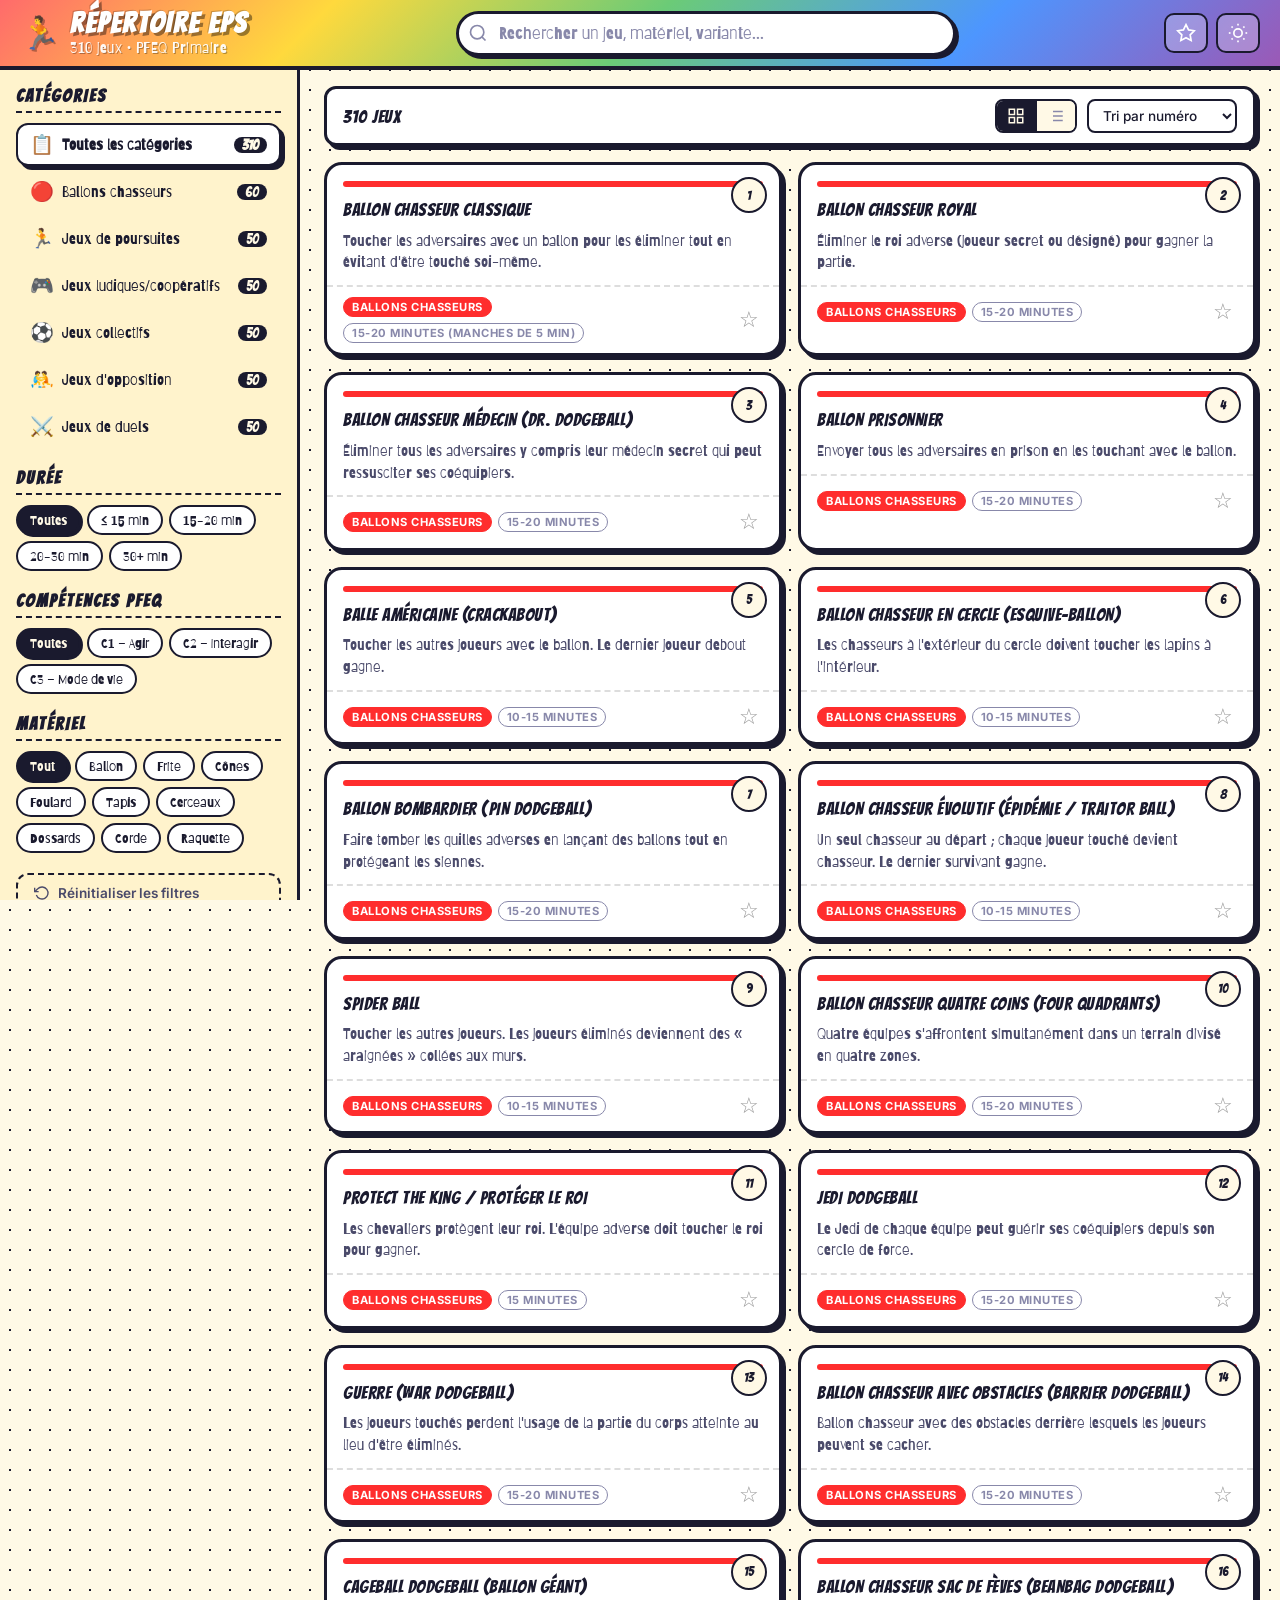
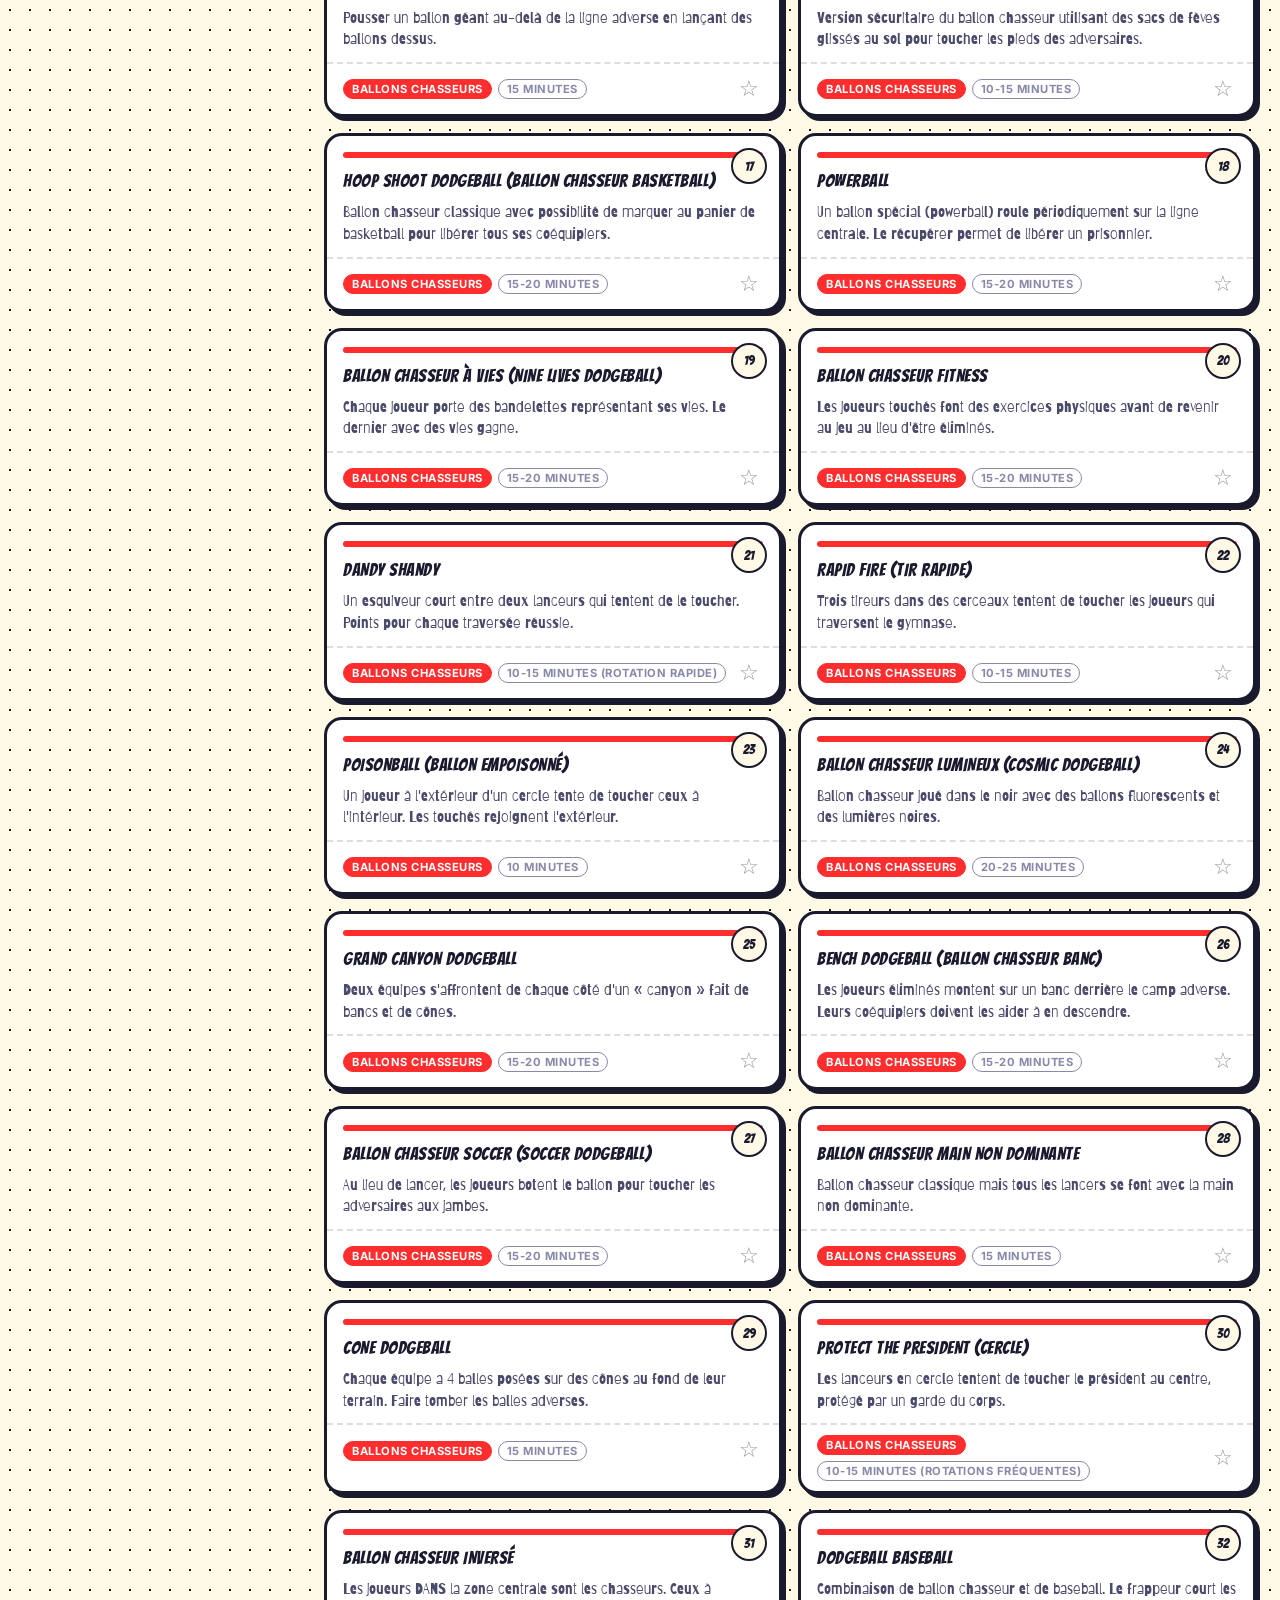
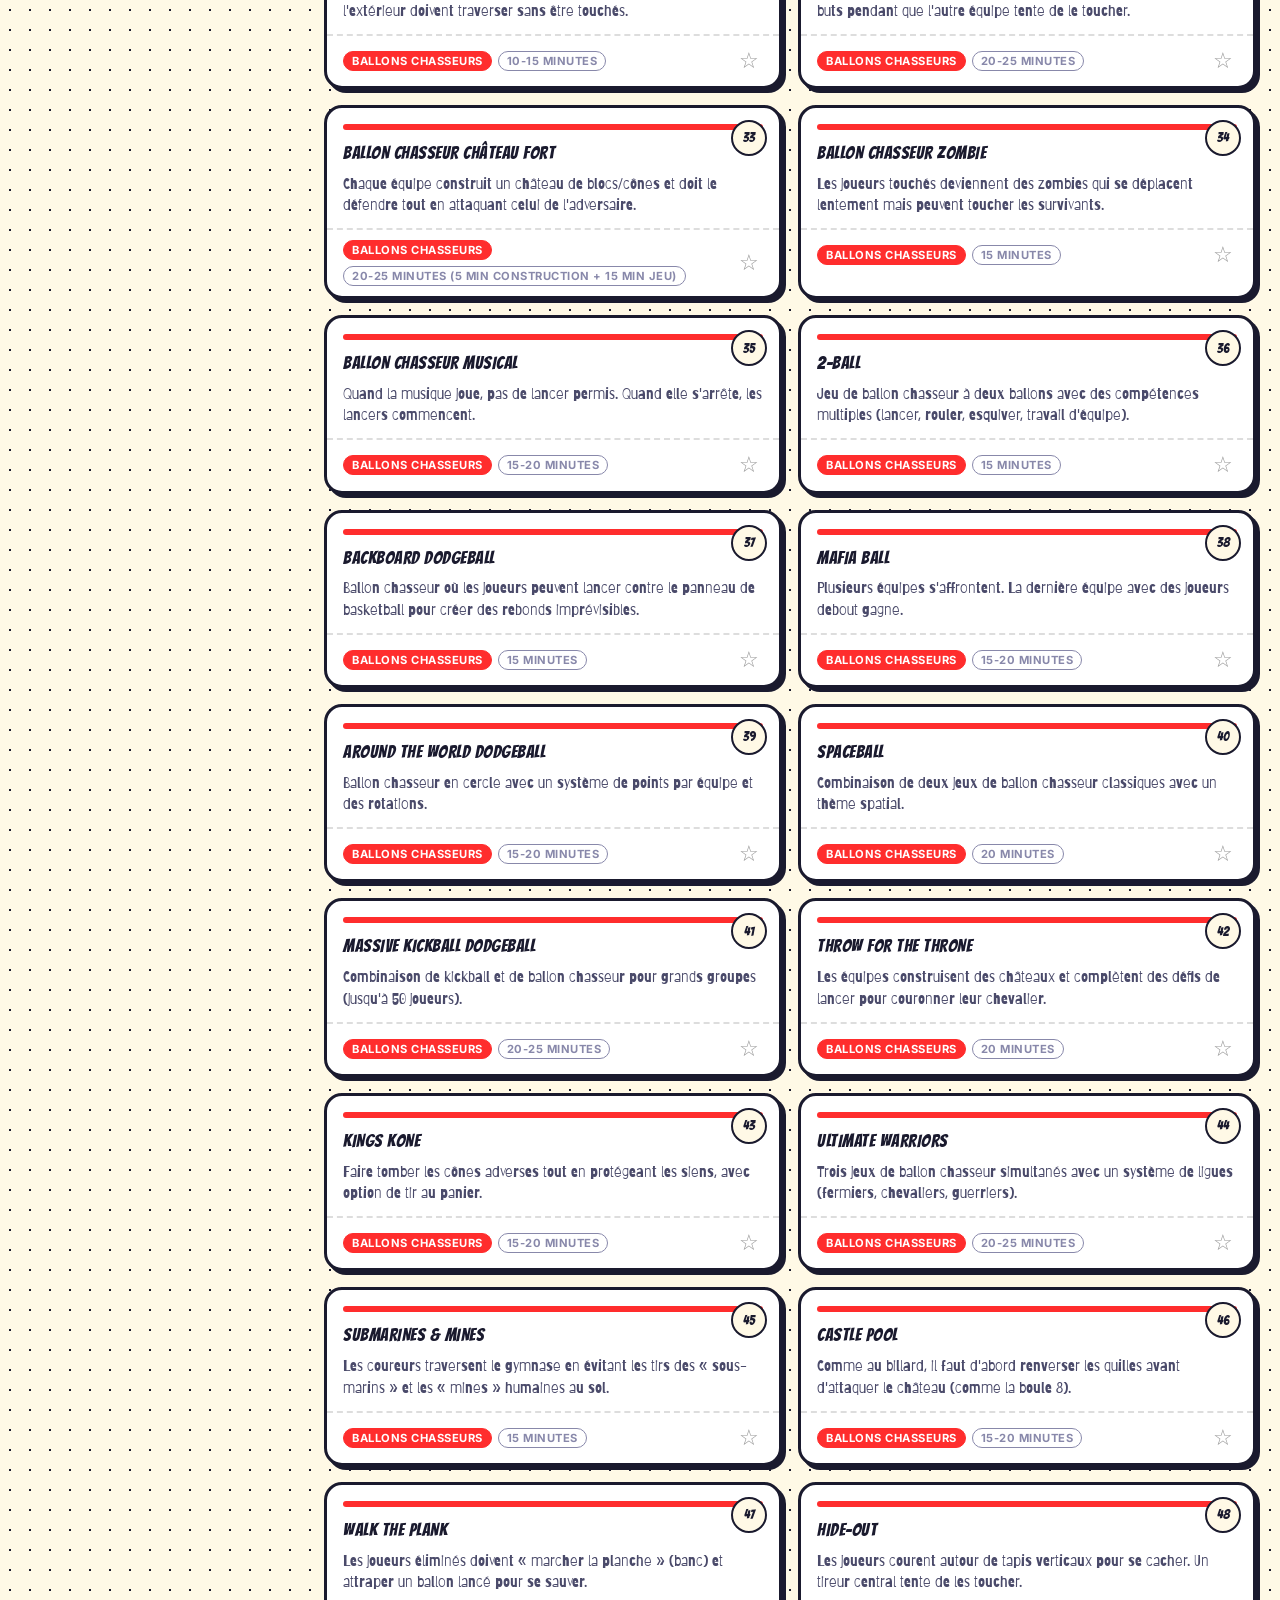
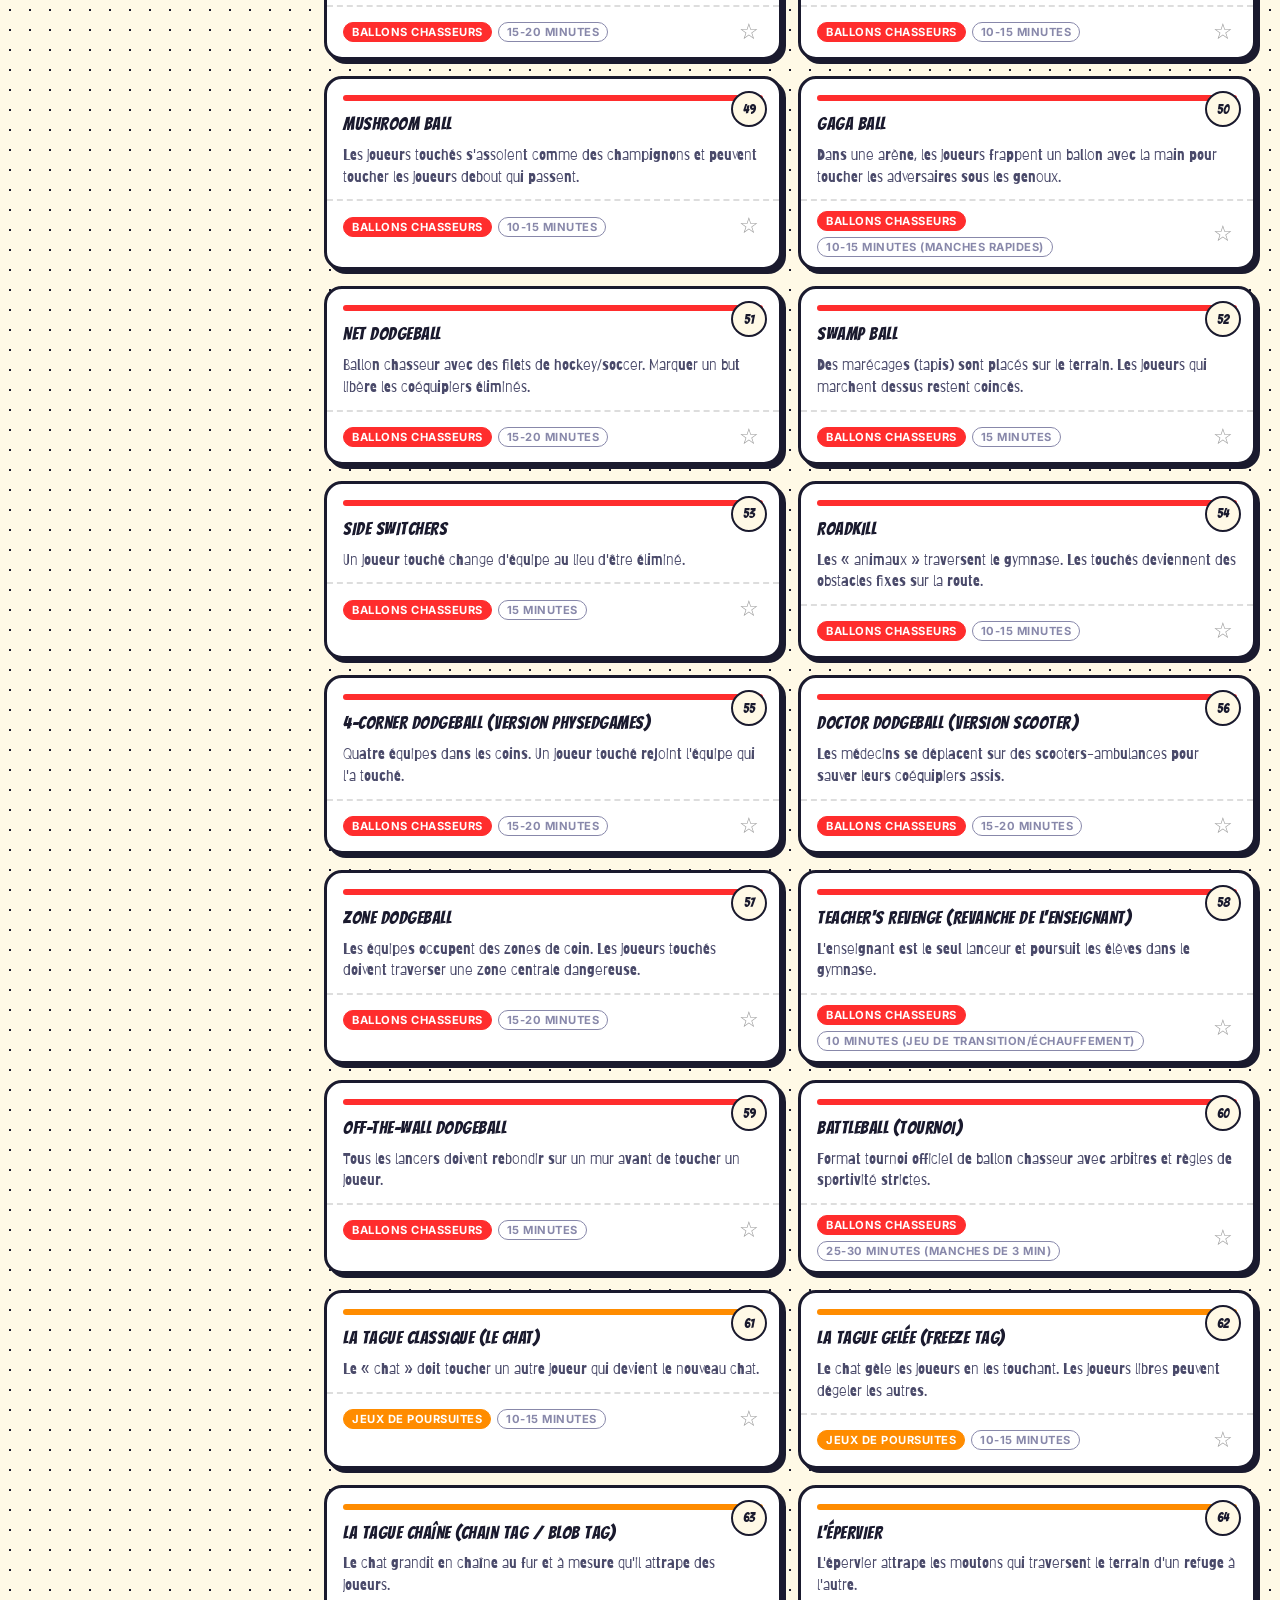
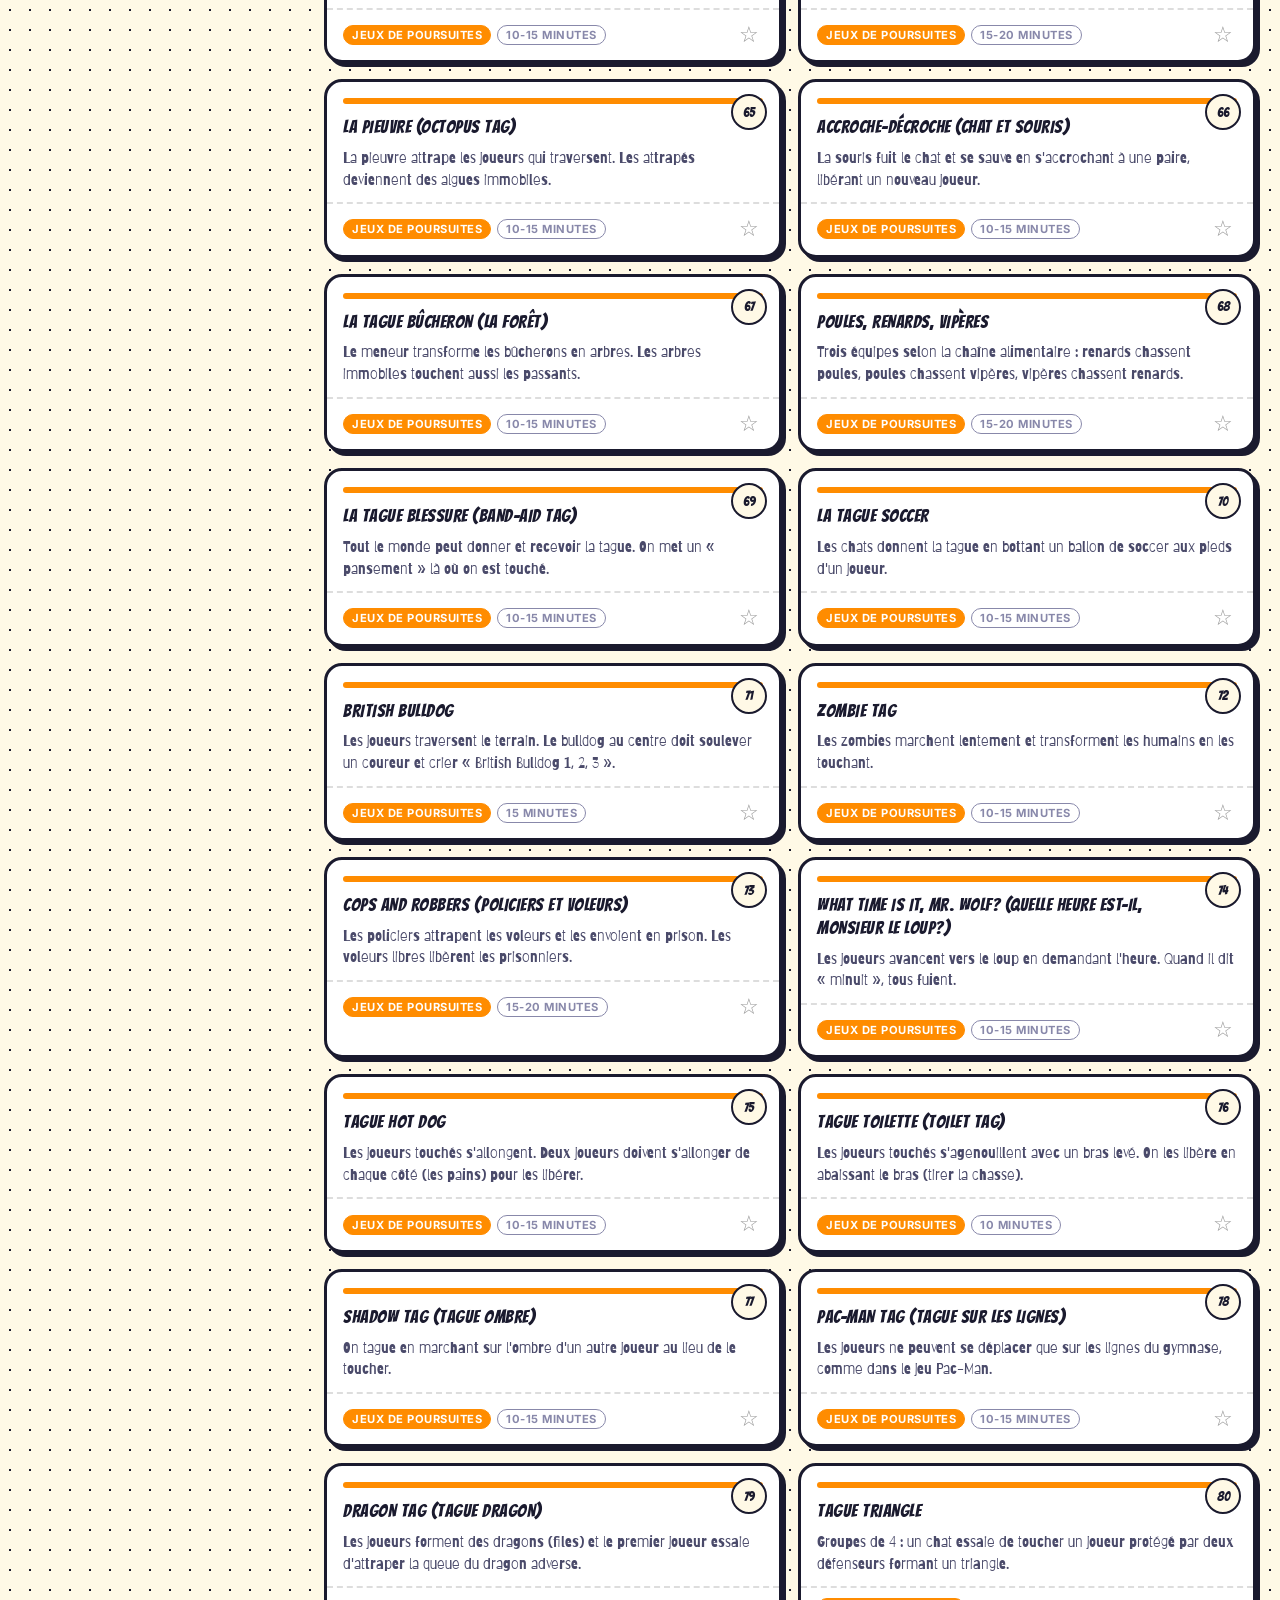
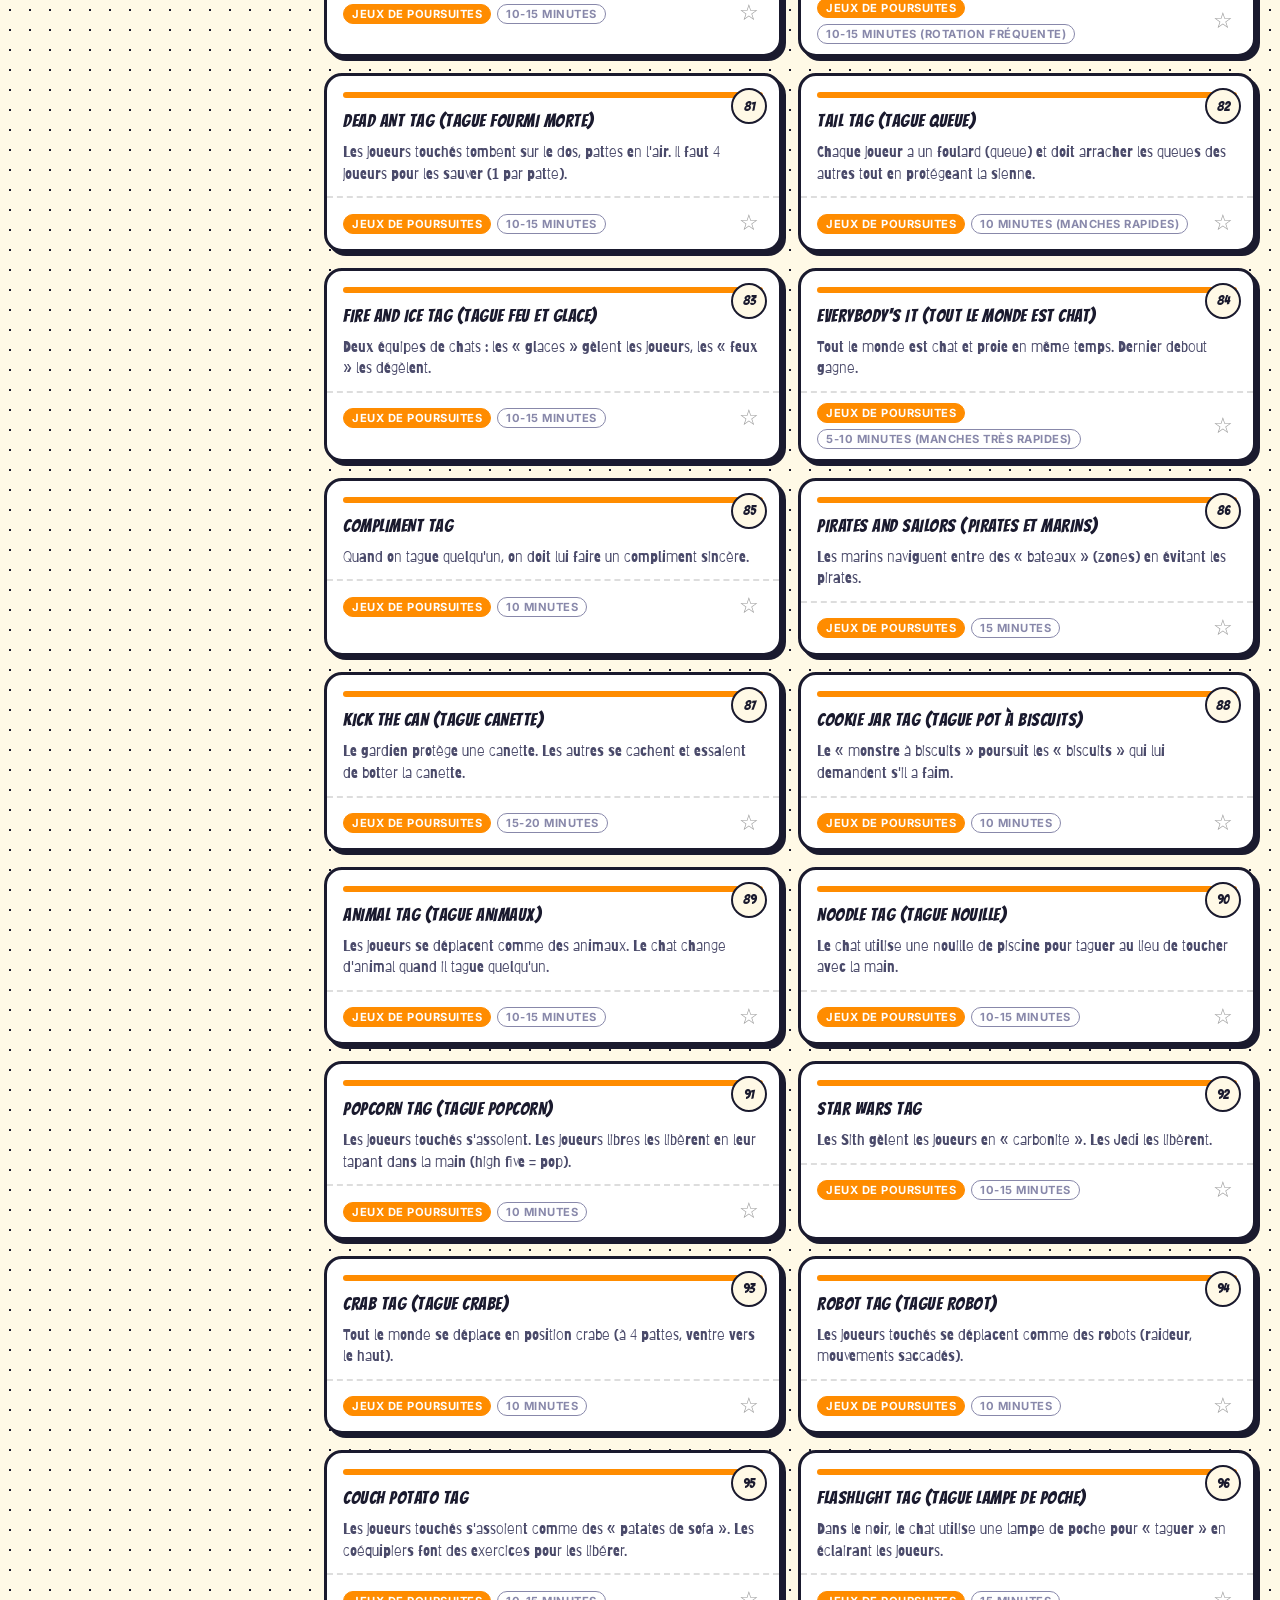
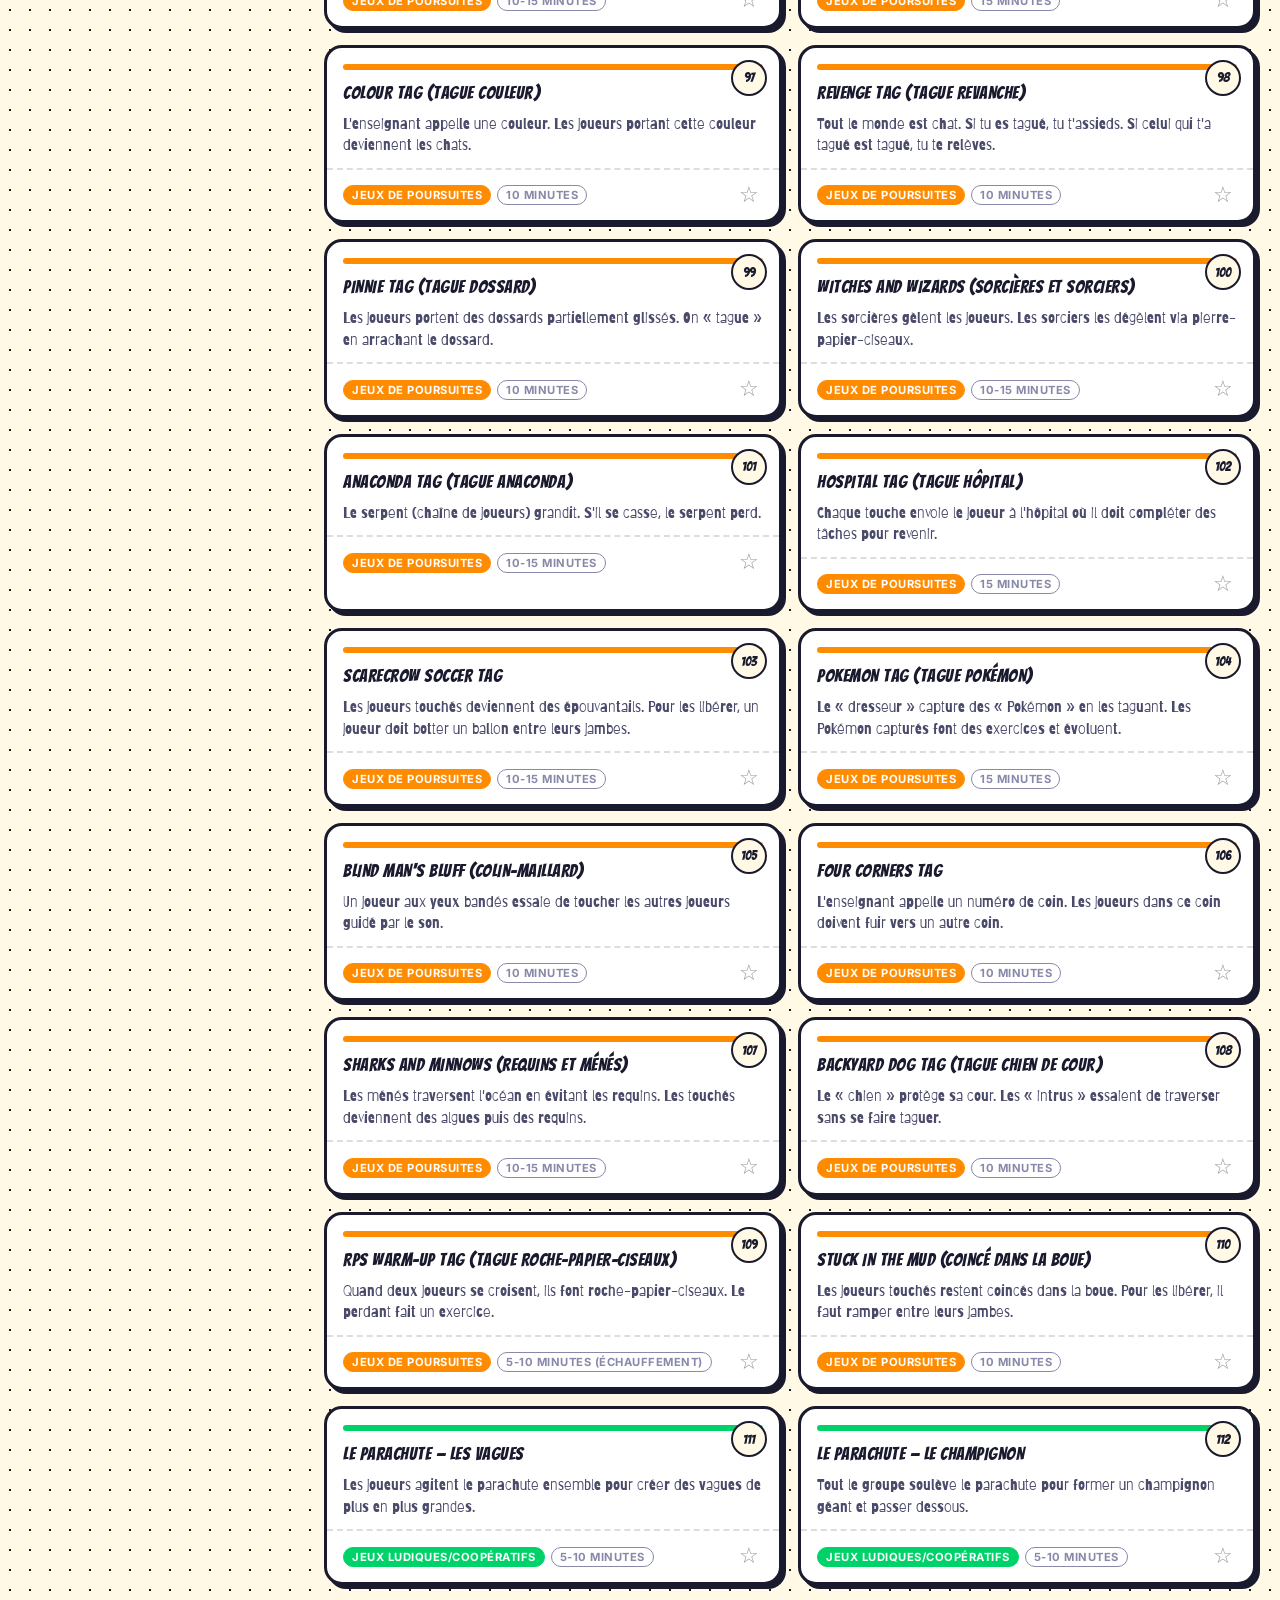
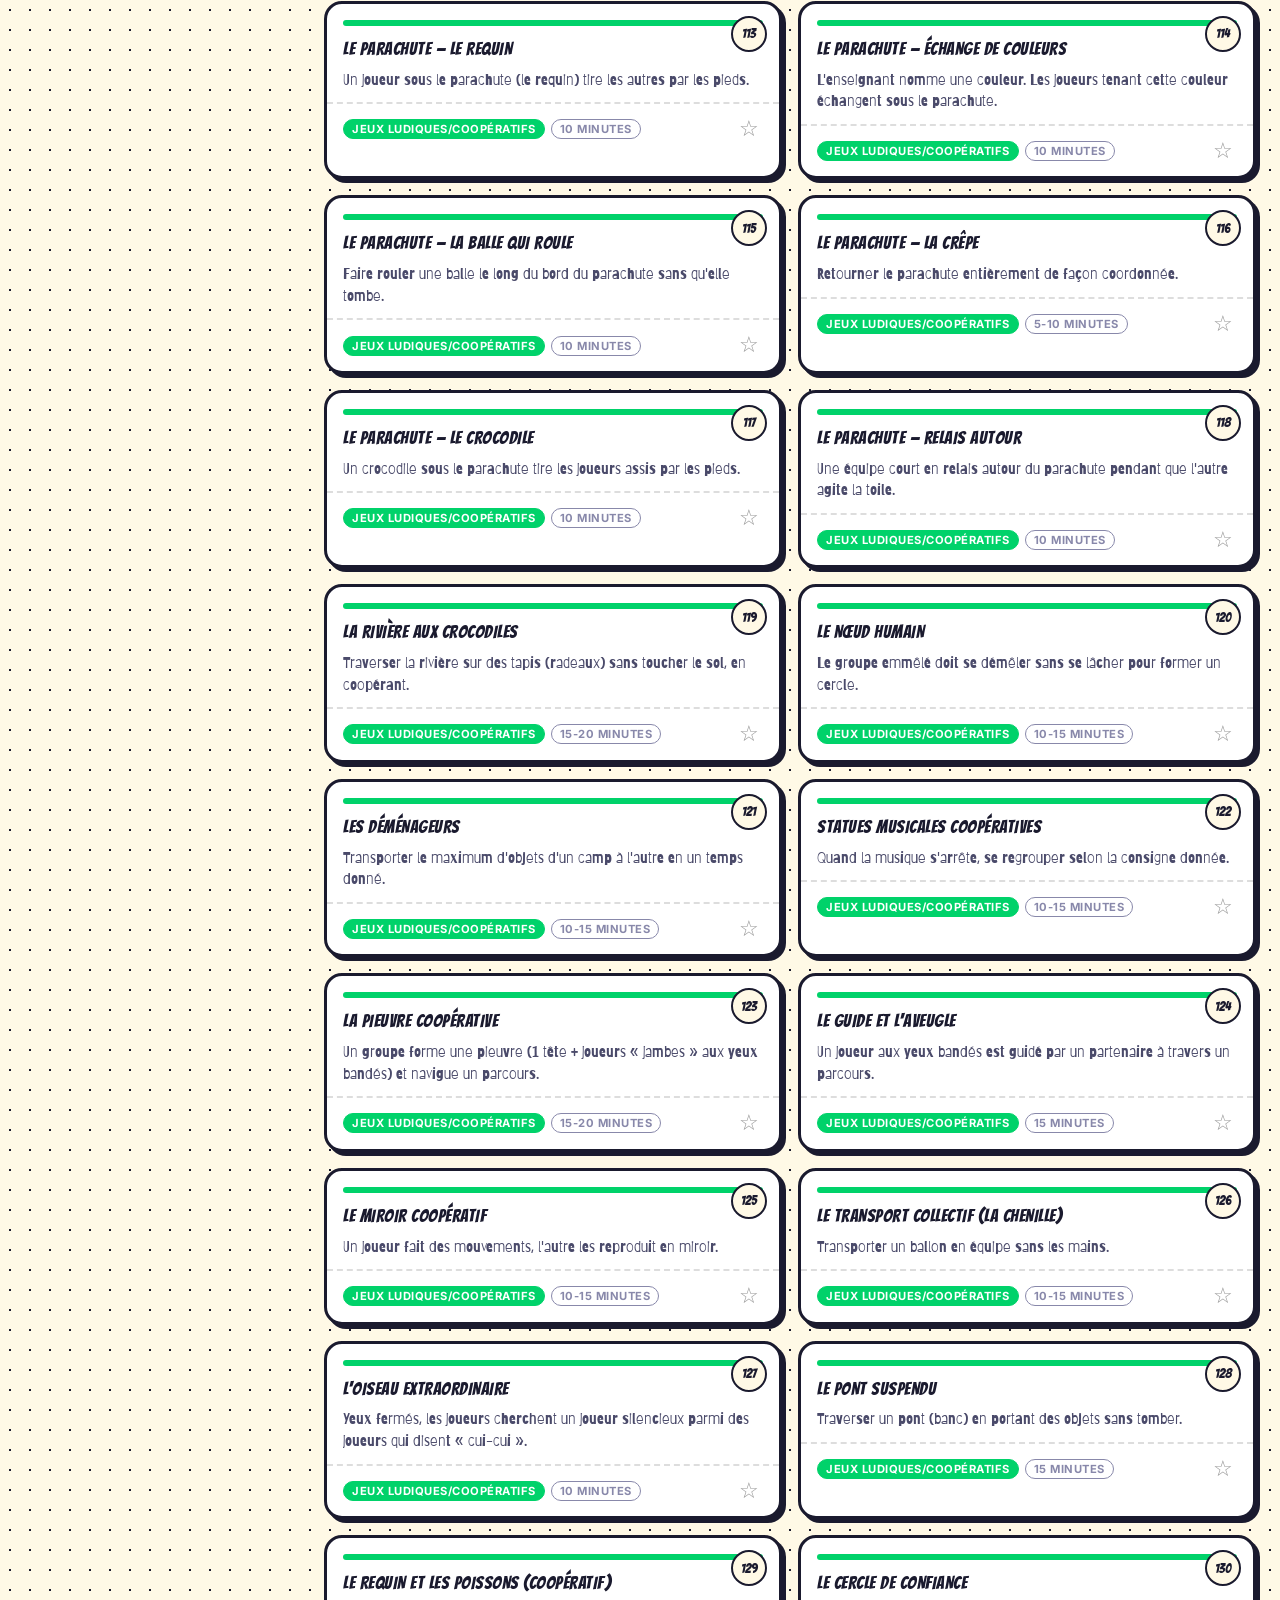
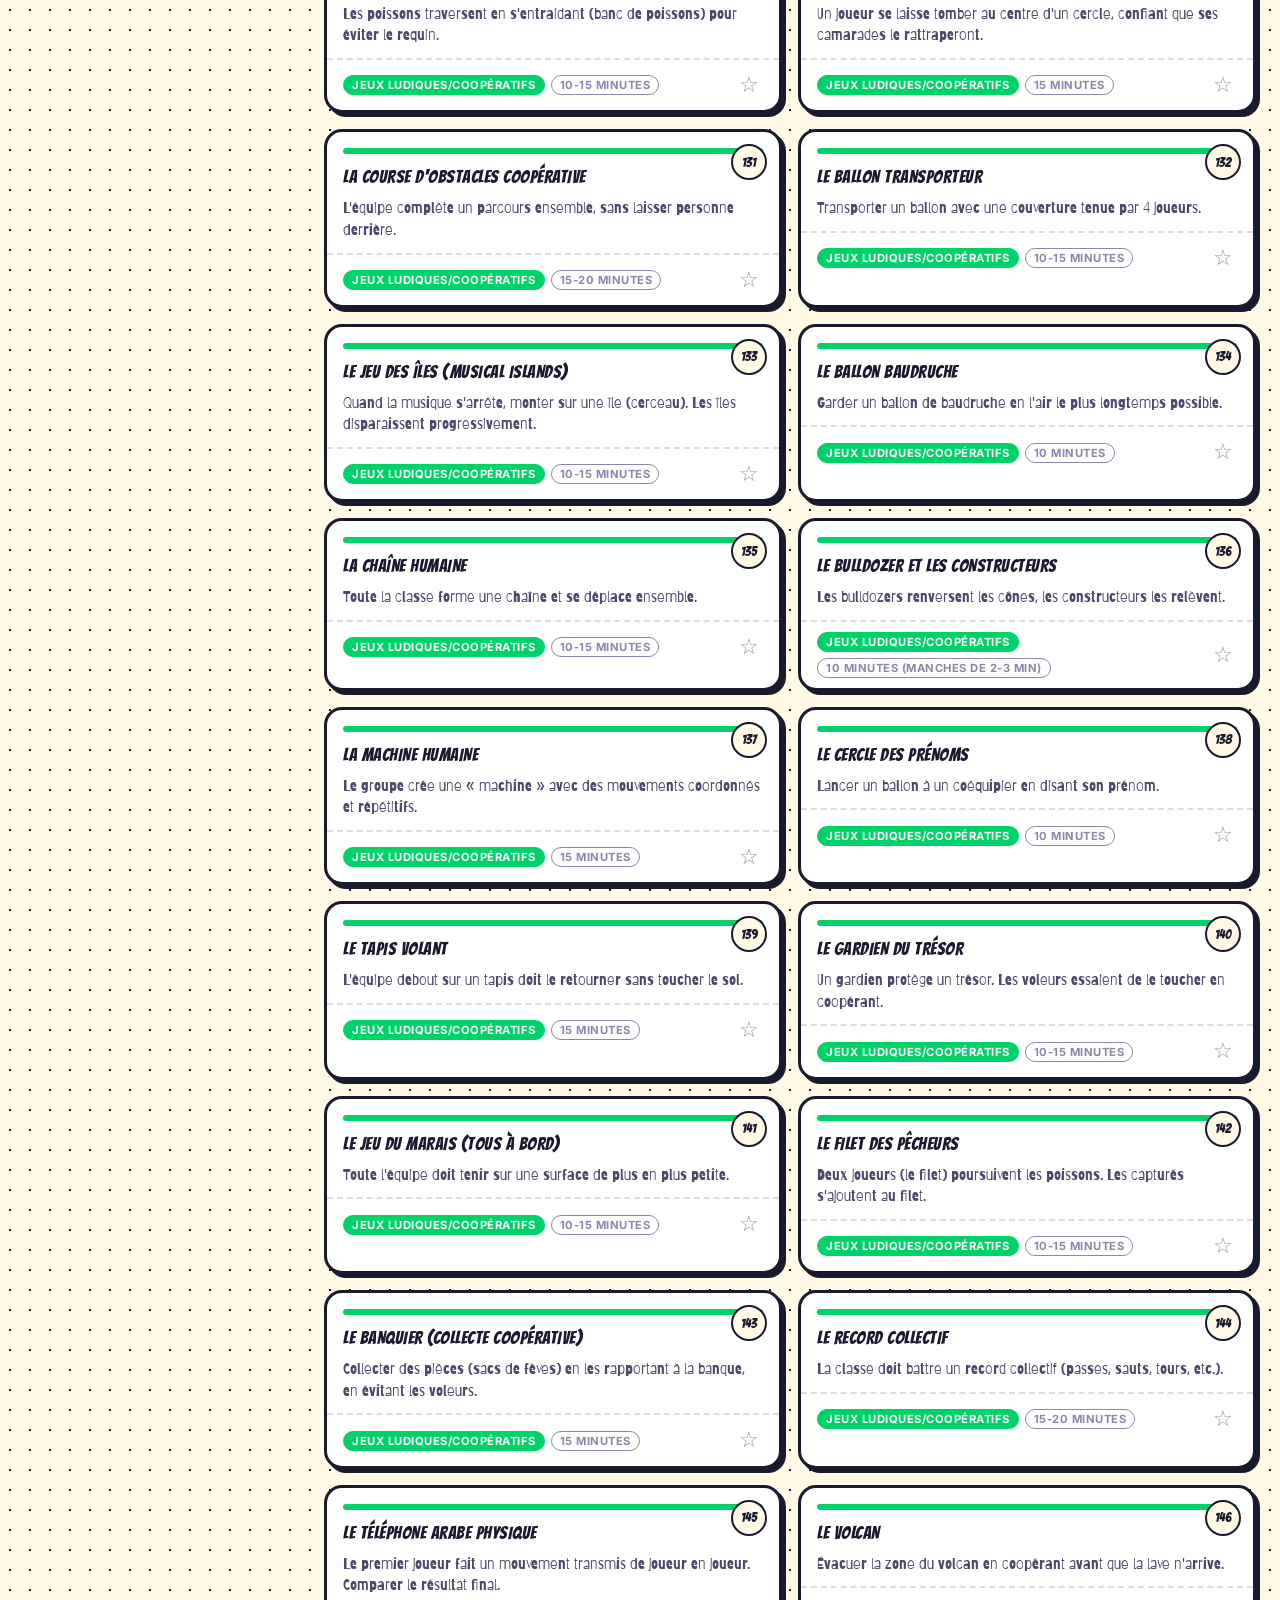
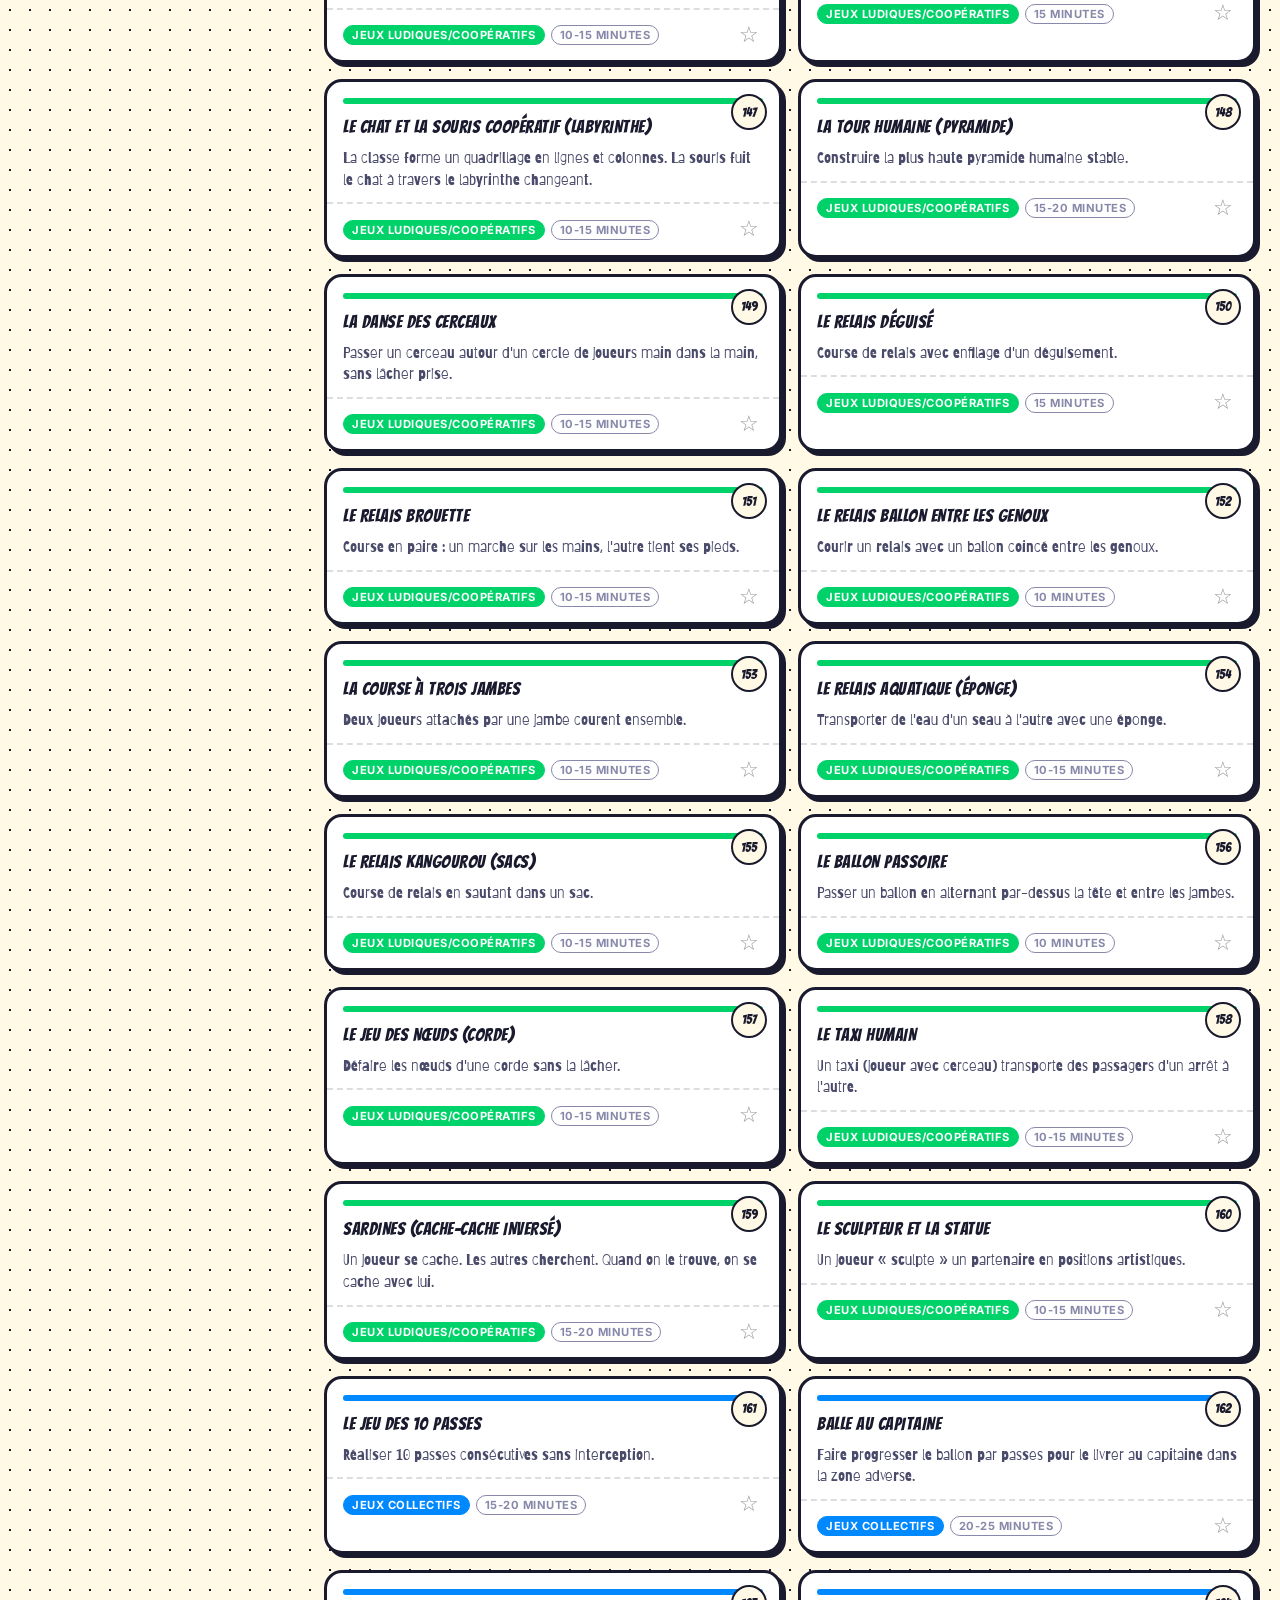
==== index.html @ cddc9d7a "Répertoire de 310 jeux d'éducation physique - PFEQ 310 jeux enrichis avec déroulement détaillé (10-1" ====
<!DOCTYPE html>
<html lang="fr" data-theme="light">
<head>
  <meta charset="UTF-8">
  <meta name="viewport" content="width=device-width, initial-scale=1.0">
  <title>Répertoire de Jeux EPS | 310 Jeux - PFEQ</title>
  <link rel="icon" href="data:image/svg+xml,<svg xmlns='http://www.w3.org/2000/svg' viewBox='0 0 100 100'><text y='.9em' font-size='90'>🏃</text></svg>">
  <link rel="preconnect" href="https://fonts.googleapis.com">
  <link rel="preconnect" href="https://fonts.gstatic.com" crossorigin>
  <link href="https://fonts.googleapis.com/css2?family=Inter:wght@300;400;500;600;700;800&display=swap" rel="stylesheet">
  <link rel="stylesheet" href="styles.css">
</head>
<body>
  <!-- HEADER -->
  <header class="header">
    <div class="header-left">
      <button class="menu-toggle" id="menuToggle" aria-label="Menu">
        <svg width="24" height="24" viewBox="0 0 24 24" fill="none" stroke="currentColor" stroke-width="2"><line x1="3" y1="6" x2="21" y2="6"/><line x1="3" y1="12" x2="21" y2="12"/><line x1="3" y1="18" x2="21" y2="18"/></svg>
      </button>
      <div class="logo">
        <span class="logo-icon">🏃</span>
        <div class="logo-text">
          <h1>Répertoire EPS</h1>
          <span class="logo-subtitle">310 jeux &bull; PFEQ Primaire</span>
        </div>
      </div>
    </div>
    <div class="header-center">
      <div class="search-container">
        <svg class="search-icon" width="20" height="20" viewBox="0 0 24 24" fill="none" stroke="currentColor" stroke-width="2"><circle cx="11" cy="11" r="8"/><line x1="21" y1="21" x2="16.65" y2="16.65"/></svg>
        <input type="text" id="searchInput" class="search-input" placeholder="Rechercher un jeu, matériel, variante...">
        <button class="search-clear" id="searchClear" aria-label="Effacer">&times;</button>
      </div>
    </div>
    <div class="header-right">
      <button class="header-btn" id="favoritesBtn" title="Mes favoris">
        <svg width="20" height="20" viewBox="0 0 24 24" fill="none" stroke="currentColor" stroke-width="2"><polygon points="12 2 15.09 8.26 22 9.27 17 14.14 18.18 21.02 12 17.77 5.82 21.02 7 14.14 2 9.27 8.91 8.26 12 2"/></svg>
        <span class="fav-count" id="favCount">0</span>
      </button>
      <button class="header-btn" id="themeToggle" title="Mode sombre">
        <svg class="icon-sun" width="20" height="20" viewBox="0 0 24 24" fill="none" stroke="currentColor" stroke-width="2"><circle cx="12" cy="12" r="5"/><line x1="12" y1="1" x2="12" y2="3"/><line x1="12" y1="21" x2="12" y2="23"/><line x1="4.22" y1="4.22" x2="5.64" y2="5.64"/><line x1="18.36" y1="18.36" x2="19.78" y2="19.78"/><line x1="1" y1="12" x2="3" y2="12"/><line x1="21" y1="12" x2="23" y2="12"/><line x1="4.22" y1="19.78" x2="5.64" y2="18.36"/><line x1="18.36" y1="5.64" x2="19.78" y2="4.22"/></svg>
        <svg class="icon-moon" width="20" height="20" viewBox="0 0 24 24" fill="none" stroke="currentColor" stroke-width="2"><path d="M21 12.79A9 9 0 1 1 11.21 3 7 7 0 0 0 21 12.79z"/></svg>
      </button>
    </div>
  </header>

  <!-- MAIN LAYOUT -->
  <div class="main-layout">
    <!-- SIDEBAR -->
    <aside class="sidebar" id="sidebar">
      <div class="sidebar-overlay" id="sidebarOverlay"></div>
      <div class="sidebar-content">
        <!-- Categories -->
        <div class="sidebar-section">
          <h3 class="sidebar-title">Catégories</h3>
          <div class="category-list" id="categoryList">
            <button class="category-btn active" data-category="all">
              <span class="cat-icon">📋</span>
              <span class="cat-name">Toutes les catégories</span>
              <span class="cat-count" id="countAll">310</span>
            </button>
            <button class="category-btn" data-category="ballons-chasseurs">
              <span class="cat-icon">🔴</span>
              <span class="cat-name">Ballons chasseurs</span>
              <span class="cat-count" id="countBallons">60</span>
            </button>
            <button class="category-btn" data-category="poursuites">
              <span class="cat-icon">🏃</span>
              <span class="cat-name">Jeux de poursuites</span>
              <span class="cat-count" id="countPoursuites">50</span>
            </button>
            <button class="category-btn" data-category="ludiques">
              <span class="cat-icon">🎮</span>
              <span class="cat-name">Jeux ludiques/coopératifs</span>
              <span class="cat-count" id="countLudiques">50</span>
            </button>
            <button class="category-btn" data-category="collectifs">
              <span class="cat-icon">⚽</span>
              <span class="cat-name">Jeux collectifs</span>
              <span class="cat-count" id="countCollectifs">50</span>
            </button>
            <button class="category-btn" data-category="opposition">
              <span class="cat-icon">🤼</span>
              <span class="cat-name">Jeux d'opposition</span>
              <span class="cat-count" id="countOpposition">50</span>
            </button>
            <button class="category-btn" data-category="duels">
              <span class="cat-icon">⚔️</span>
              <span class="cat-name">Jeux de duels</span>
              <span class="cat-count" id="countDuels">50</span>
            </button>
          </div>
        </div>

        <!-- Duration Filter -->
        <div class="sidebar-section">
          <h3 class="sidebar-title">Durée</h3>
          <div class="filter-chips" id="durationFilter">
            <button class="chip active" data-duration="all">Toutes</button>
            <button class="chip" data-duration="10">≤ 15 min</button>
            <button class="chip" data-duration="15">15-20 min</button>
            <button class="chip" data-duration="20">20-30 min</button>
            <button class="chip" data-duration="30">30+ min</button>
          </div>
        </div>

        <!-- PFEQ Competencies -->
        <div class="sidebar-section">
          <h3 class="sidebar-title">Compétences PFEQ</h3>
          <div class="filter-chips" id="pfeqFilter">
            <button class="chip active" data-pfeq="all">Toutes</button>
            <button class="chip" data-pfeq="C1">C1 – Agir</button>
            <button class="chip" data-pfeq="C2">C2 – Interagir</button>
            <button class="chip" data-pfeq="C3">C3 – Mode de vie</button>
          </div>
        </div>

        <!-- Material Filter -->
        <div class="sidebar-section">
          <h3 class="sidebar-title">Matériel</h3>
          <div class="filter-chips wrap" id="materialFilter">
            <button class="chip active" data-material="all">Tout</button>
            <button class="chip" data-material="ballon">Ballon</button>
            <button class="chip" data-material="frite">Frite</button>
            <button class="chip" data-material="cône">Cônes</button>
            <button class="chip" data-material="foulard">Foulard</button>
            <button class="chip" data-material="tapis">Tapis</button>
            <button class="chip" data-material="cerceau">Cerceaux</button>
            <button class="chip" data-material="dossard">Dossards</button>
            <button class="chip" data-material="corde">Corde</button>
            <button class="chip" data-material="raquette">Raquette</button>
          </div>
        </div>

        <!-- Reset -->
        <div class="sidebar-section">
          <button class="reset-btn" id="resetFilters">
            <svg width="16" height="16" viewBox="0 0 24 24" fill="none" stroke="currentColor" stroke-width="2"><polyline points="1 4 1 10 7 10"/><path d="M3.51 15a9 9 0 1 0 2.13-9.36L1 10"/></svg>
            Réinitialiser les filtres
          </button>
        </div>
      </div>
    </aside>

    <!-- CONTENT -->
    <main class="content" id="content">
      <!-- Stats Bar -->
      <div class="stats-bar" id="statsBar">
        <div class="stats-left">
          <span class="results-count" id="resultsCount">310 jeux</span>
          <span class="active-filters" id="activeFilters"></span>
        </div>
        <div class="stats-right">
          <div class="view-toggle">
            <button class="view-btn active" data-view="grid" title="Grille">
              <svg width="18" height="18" viewBox="0 0 24 24" fill="none" stroke="currentColor" stroke-width="2"><rect x="3" y="3" width="7" height="7"/><rect x="14" y="3" width="7" height="7"/><rect x="3" y="14" width="7" height="7"/><rect x="14" y="14" width="7" height="7"/></svg>
            </button>
            <button class="view-btn" data-view="list" title="Liste">
              <svg width="18" height="18" viewBox="0 0 24 24" fill="none" stroke="currentColor" stroke-width="2"><line x1="8" y1="6" x2="21" y2="6"/><line x1="8" y1="12" x2="21" y2="12"/><line x1="8" y1="18" x2="21" y2="18"/><line x1="3" y1="6" x2="3.01" y2="6"/><line x1="3" y1="12" x2="3.01" y2="12"/><line x1="3" y1="18" x2="3.01" y2="18"/></svg>
            </button>
          </div>
          <select class="sort-select" id="sortSelect">
            <option value="id">Tri par numéro</option>
            <option value="title">Tri alphabétique</option>
            <option value="duration">Tri par durée</option>
            <option value="category">Tri par catégorie</option>
          </select>
        </div>
      </div>

      <!-- Game Grid -->
      <div class="game-grid" id="gameGrid"></div>

      <!-- Empty State -->
      <div class="empty-state" id="emptyState" style="display:none">
        <svg width="80" height="80" viewBox="0 0 24 24" fill="none" stroke="currentColor" stroke-width="1"><circle cx="11" cy="11" r="8"/><line x1="21" y1="21" x2="16.65" y2="16.65"/></svg>
        <h3>Aucun jeu trouvé</h3>
        <p>Essayez de modifier vos critères de recherche ou filtres.</p>
        <button class="reset-btn" onclick="resetAll()">Réinitialiser tout</button>
      </div>

      <!-- Game Detail Modal -->
      <div class="modal-overlay" id="modalOverlay">
        <div class="modal" id="gameModal">
          <div class="modal-header">
            <button class="modal-close" id="modalClose" aria-label="Fermer">
              <svg width="24" height="24" viewBox="0 0 24 24" fill="none" stroke="currentColor" stroke-width="2"><line x1="18" y1="6" x2="6" y2="18"/><line x1="6" y1="6" x2="18" y2="18"/></svg>
            </button>
          </div>
          <div class="modal-body" id="modalBody"></div>
        </div>
      </div>

      <!-- Favorites View -->
      <div class="favorites-view" id="favoritesView" style="display:none">
        <div class="fav-header">
          <h2>⭐ Mes favoris</h2>
          <button class="back-btn" id="backFromFav">
            <svg width="20" height="20" viewBox="0 0 24 24" fill="none" stroke="currentColor" stroke-width="2"><line x1="19" y1="12" x2="5" y2="12"/><polyline points="12 19 5 12 12 5"/></svg>
            Retour
          </button>
        </div>
        <div class="fav-grid" id="favGrid"></div>
        <div class="fav-empty" id="favEmpty" style="display:none">
          <svg width="60" height="60" viewBox="0 0 24 24" fill="none" stroke="currentColor" stroke-width="1"><polygon points="12 2 15.09 8.26 22 9.27 17 14.14 18.18 21.02 12 17.77 5.82 21.02 7 14.14 2 9.27 8.91 8.26 12 2"/></svg>
          <h3>Aucun favori</h3>
          <p>Cliquez sur l'étoile ⭐ d'un jeu pour l'ajouter à vos favoris.</p>
        </div>
      </div>
    </main>
  </div>

  <!-- SCRIPTS -->
  <script src="games-data.js"></script>
  <script src="app.js"></script>
</body>
</html>
---- styles.css ----
/* ================================================
   RÉPERTOIRE JEUX EPS – STYLE POPART / COMIC / CARTOON
   Polices: Bangers (titres), Barriecito (texte), Zone Total Sport (accents)
   ================================================ */

@font-face {
  font-family: 'ZoneTotalSport';
  src: url('ZoneTotalSport.ttf') format('truetype');
  font-weight: normal;
  font-style: normal;
  font-display: swap;
}

@font-face {
  font-family: 'Bangers';
  src: url('Bangers-Regular.ttf') format('truetype');
  font-weight: normal;
  font-style: normal;
  font-display: swap;
}

@font-face {
  font-family: 'Barriecito';
  src: url('Barriecito-Regular.ttf') format('truetype');
  font-weight: normal;
  font-style: normal;
  font-display: swap;
}

/* ---- CSS VARIABLES ---- */
:root {
  /* Comic colors */
  --bg: #FFF9E6;
  --bg-card: #FFFFFF;
  --bg-sidebar: #FFF3CC;
  --bg-header: linear-gradient(135deg, #FF6B6B 0%, #FFD93D 25%, #6BCB77 50%, #4D96FF 75%, #9B59B6 100%);
  --text: #1A1A2E;
  --text-secondary: #4A4A6A;
  --text-muted: #8888AA;
  --border: #1A1A2E;
  --border-light: #DDDDDD;
  --shadow: #1A1A2E;
  --accent: #FF6B6B;
  --accent-hover: #FF4757;

  /* Category colors - POPART vivid */
  --cat-ballons: #FF2D2D;
  --cat-poursuites: #FF8C00;
  --cat-ludiques: #00D26A;
  --cat-collectifs: #0088FF;
  --cat-opposition: #8B2FC9;
  --cat-duels: #FFD000;

  /* Comic style */
  --comic-border: 3px solid var(--border);
  --comic-shadow: 4px 4px 0px var(--shadow);
  --comic-shadow-hover: 6px 6px 0px var(--shadow);
  --comic-radius: 12px;
  --comic-radius-lg: 18px;

  /* Dots pattern */
  --dots-pattern: radial-gradient(circle, var(--border) 1px, transparent 1px);
  --dots-size: 20px 20px;

  /* Layout */
  --header-height: 70px;
  --sidebar-width: 300px;

  /* Transitions */
  --transition: all 0.2s cubic-bezier(0.4, 0, 0.2, 1);
}

/* DARK THEME */
[data-theme="dark"] {
  --bg: #1A1A2E;
  --bg-card: #16213E;
  --bg-sidebar: #0F3460;
  --bg-header: linear-gradient(135deg, #E63946 0%, #E6A817 25%, #2ECC71 50%, #0066CC 75%, #8B2FC9 100%);
  --text: #EAEAEA;
  --text-secondary: #B8B8D0;
  --text-muted: #7878A0;
  --border: #EAEAEA;
  --border-light: #2A2A4E;
  --shadow: rgba(0,0,0,0.5);
  --comic-shadow: 4px 4px 0px rgba(0,0,0,0.4);
  --comic-shadow-hover: 6px 6px 0px rgba(0,0,0,0.5);
}

/* ---- RESET & BASE ---- */
*, *::before, *::after {
  margin: 0;
  padding: 0;
  box-sizing: border-box;
}

html {
  scroll-behavior: smooth;
}

body {
  font-family: 'Inter', -apple-system, BlinkMacSystemFont, sans-serif;
  background-color: var(--bg);
  color: var(--text);
  min-height: 100vh;
  overflow-x: hidden;
  /* Subtle halftone dots background */
  background-image: var(--dots-pattern);
  background-size: var(--dots-size);
}

/* ---- HEADER ---- */
.header {
  position: fixed;
  top: 0;
  left: 0;
  right: 0;
  height: var(--header-height);
  background: var(--bg-header);
  border-bottom: 4px solid var(--border);
  display: flex;
  align-items: center;
  justify-content: space-between;
  padding: 0 20px;
  z-index: 1000;
  gap: 16px;
}

.header-left {
  display: flex;
  align-items: center;
  gap: 12px;
  min-width: 0;
}

.menu-toggle {
  display: none;
  background: rgba(255,255,255,0.3);
  border: 2px solid var(--border);
  border-radius: 8px;
  padding: 6px;
  color: var(--border);
  cursor: pointer;
  transition: var(--transition);
}

.menu-toggle:hover {
  background: rgba(255,255,255,0.5);
}

.logo {
  display: flex;
  align-items: center;
  gap: 10px;
}

.logo-icon {
  font-size: 2rem;
  filter: drop-shadow(2px 2px 0px rgba(0,0,0,0.3));
}

.logo-text h1 {
  font-family: 'Bangers', 'Impact', sans-serif;
  font-size: 1.8rem;
  color: white;
  text-shadow: 3px 3px 0px rgba(0,0,0,0.4), -1px -1px 0px rgba(0,0,0,0.2);
  letter-spacing: 2px;
  text-transform: uppercase;
  line-height: 1;
}

.logo-subtitle {
  font-family: 'Barriecito', 'Inter', sans-serif;
  font-size: 0.85rem;
  color: rgba(255,255,255,0.95);
  font-weight: normal;
  text-shadow: 1px 1px 0px rgba(0,0,0,0.3);
  letter-spacing: 0.5px;
}

/* Search */
.header-center {
  flex: 1;
  max-width: 500px;
}

.search-container {
  position: relative;
  display: flex;
  align-items: center;
}

.search-icon {
  position: absolute;
  left: 12px;
  color: var(--text-muted);
  pointer-events: none;
}

.search-input {
  width: 100%;
  padding: 10px 36px 10px 40px;
  border: 3px solid var(--border);
  border-radius: 50px;
  font-size: 1rem;
  font-family: 'Barriecito', 'Inter', sans-serif;
  background: var(--bg-card);
  color: var(--text);
  box-shadow: 3px 3px 0px var(--shadow);
  transition: var(--transition);
  outline: none;
}

.search-input:focus {
  box-shadow: var(--comic-shadow-hover);
  transform: translateY(-1px);
}

.search-input::placeholder {
  color: var(--text-muted);
}

.search-clear {
  position: absolute;
  right: 10px;
  background: none;
  border: none;
  font-size: 1.3rem;
  color: var(--text-muted);
  cursor: pointer;
  display: none;
  line-height: 1;
}

.search-clear.visible {
  display: block;
}

/* Header Buttons */
.header-right {
  display: flex;
  align-items: center;
  gap: 8px;
}

.header-btn {
  position: relative;
  background: rgba(255,255,255,0.25);
  border: 2px solid var(--border);
  border-radius: 10px;
  padding: 8px 10px;
  color: white;
  cursor: pointer;
  transition: var(--transition);
  display: flex;
  align-items: center;
  gap: 4px;
}

.header-btn:hover {
  background: rgba(255,255,255,0.45);
  transform: translateY(-2px);
  box-shadow: 2px 2px 0px var(--shadow);
}

.fav-count {
  font-family: 'Bangers', 'Impact', sans-serif;
  font-size: 0.85rem;
  background: var(--accent);
  color: white;
  border-radius: 50%;
  min-width: 20px;
  height: 20px;
  display: flex;
  align-items: center;
  justify-content: center;
  border: 1px solid var(--border);
}

.fav-count:empty, .fav-count[data-count="0"] {
  display: none;
}

/* Theme Toggle */
[data-theme="light"] .icon-moon { display: none; }
[data-theme="dark"] .icon-sun { display: none; }

/* ---- MAIN LAYOUT ---- */
.main-layout {
  display: flex;
  margin-top: var(--header-height);
  min-height: calc(100vh - var(--header-height));
}

/* ---- SIDEBAR ---- */
.sidebar {
  width: var(--sidebar-width);
  min-width: var(--sidebar-width);
  background: var(--bg-sidebar);
  border-right: 3px solid var(--border);
  height: calc(100vh - var(--header-height));
  position: sticky;
  top: var(--header-height);
  overflow-y: auto;
  z-index: 100;
}

.sidebar-overlay {
  display: none;
}

.sidebar-content {
  padding: 16px;
}

.sidebar-section {
  margin-bottom: 20px;
}

.sidebar-title {
  font-family: 'Bangers', 'Impact', sans-serif;
  font-size: 1.1rem;
  text-transform: uppercase;
  letter-spacing: 2px;
  color: var(--text);
  margin-bottom: 10px;
  padding-bottom: 6px;
  border-bottom: 2px dashed var(--border);
}

/* Category Buttons */
.category-list {
  display: flex;
  flex-direction: column;
  gap: 4px;
}

.category-btn {
  display: flex;
  align-items: center;
  gap: 8px;
  padding: 8px 12px;
  border: 2px solid transparent;
  border-radius: var(--comic-radius);
  background: transparent;
  cursor: pointer;
  font-family: 'Barriecito', 'Inter', sans-serif;
  font-size: 0.9rem;
  font-weight: 500;
  color: var(--text);
  transition: var(--transition);
  text-align: left;
  width: 100%;
}

.category-btn:hover {
  background: rgba(0,0,0,0.05);
  border-color: var(--border-light);
}

.category-btn.active {
  background: var(--bg-card);
  border-color: var(--border);
  box-shadow: var(--comic-shadow);
  font-weight: 700;
}

[data-theme="dark"] .category-btn:hover {
  background: rgba(255,255,255,0.05);
}

.cat-icon {
  font-size: 1.2rem;
  flex-shrink: 0;
}

.cat-name {
  flex: 1;
  overflow: hidden;
  text-overflow: ellipsis;
  white-space: nowrap;
}

.cat-count {
  font-family: 'Bangers', 'Impact', sans-serif;
  font-size: 0.85rem;
  background: var(--border);
  color: var(--bg);
  border-radius: 50px;
  padding: 1px 8px;
  min-width: 28px;
  text-align: center;
}

/* Category-specific active styles */
.category-btn.active[data-category="ballons-chasseurs"] { border-color: var(--cat-ballons); }
.category-btn.active[data-category="poursuites"] { border-color: var(--cat-poursuites); }
.category-btn.active[data-category="ludiques"] { border-color: var(--cat-ludiques); }
.category-btn.active[data-category="collectifs"] { border-color: var(--cat-collectifs); }
.category-btn.active[data-category="opposition"] { border-color: var(--cat-opposition); }
.category-btn.active[data-category="duels"] { border-color: var(--cat-duels); }

/* Filter Chips */
.filter-chips {
  display: flex;
  gap: 6px;
  flex-wrap: wrap;
}

.chip {
  font-family: 'Barriecito', 'Inter', sans-serif;
  font-size: 0.82rem;
  font-weight: normal;
  padding: 5px 12px;
  border: 2px solid var(--border);
  border-radius: 50px;
  background: var(--bg-card);
  color: var(--text);
  cursor: pointer;
  transition: var(--transition);
  white-space: nowrap;
}

.chip:hover {
  transform: translateY(-1px);
  box-shadow: 2px 2px 0px var(--shadow);
}

.chip.active {
  background: var(--border);
  color: var(--bg);
  box-shadow: 2px 2px 0px var(--shadow);
}

/* Reset Button */
.reset-btn {
  display: flex;
  align-items: center;
  gap: 8px;
  width: 100%;
  padding: 10px 16px;
  border: 2px dashed var(--border);
  border-radius: var(--comic-radius);
  background: transparent;
  color: var(--text-secondary);
  font-family: 'Inter', sans-serif;
  font-size: 0.85rem;
  font-weight: 600;
  cursor: pointer;
  transition: var(--transition);
}

.reset-btn:hover {
  background: var(--bg-card);
  color: var(--accent);
  border-color: var(--accent);
}

/* ---- CONTENT ---- */
.content {
  flex: 1;
  padding: 16px 24px 40px;
  min-width: 0;
}

/* Stats Bar */
.stats-bar {
  display: flex;
  align-items: center;
  justify-content: space-between;
  padding: 10px 16px;
  margin-bottom: 16px;
  background: var(--bg-card);
  border: var(--comic-border);
  border-radius: var(--comic-radius);
  box-shadow: var(--comic-shadow);
  gap: 12px;
  flex-wrap: wrap;
}

.stats-left {
  display: flex;
  align-items: center;
  gap: 10px;
  flex-wrap: wrap;
}

.results-count {
  font-family: 'Bangers', 'Impact', sans-serif;
  font-size: 1.1rem;
  letter-spacing: 0.5px;
}

.active-filters {
  font-size: 0.8rem;
  color: var(--text-muted);
  font-style: italic;
}

.stats-right {
  display: flex;
  align-items: center;
  gap: 10px;
}

.view-toggle {
  display: flex;
  border: 2px solid var(--border);
  border-radius: 8px;
  overflow: hidden;
}

.view-btn {
  padding: 6px 10px;
  border: none;
  background: var(--bg);
  color: var(--text-muted);
  cursor: pointer;
  transition: var(--transition);
  display: flex;
  align-items: center;
}

.view-btn:first-child {
  border-right: 2px solid var(--border);
}

.view-btn.active {
  background: var(--border);
  color: var(--bg);
}

.sort-select {
  font-family: 'Inter', sans-serif;
  font-size: 0.85rem;
  padding: 6px 10px;
  border: 2px solid var(--border);
  border-radius: 8px;
  background: var(--bg-card);
  color: var(--text);
  cursor: pointer;
  font-weight: 500;
}

/* ---- GAME GRID ---- */
.game-grid {
  display: grid;
  grid-template-columns: repeat(auto-fill, minmax(320px, 1fr));
  gap: 16px;
}

.game-grid.list-view {
  grid-template-columns: 1fr;
}

/* ---- GAME CARD ---- */
.game-card {
  background: var(--bg-card);
  border: var(--comic-border);
  border-radius: var(--comic-radius-lg);
  box-shadow: var(--comic-shadow);
  overflow: hidden;
  cursor: pointer;
  transition: var(--transition);
  position: relative;
}

.game-card:hover {
  transform: translateY(-4px);
  box-shadow: var(--comic-shadow-hover);
}

.game-card:active {
  transform: translateY(-1px);
  box-shadow: 2px 2px 0px var(--shadow);
}

.card-top {
  padding: 16px 16px 12px;
  position: relative;
}

.card-category-bar {
  height: 6px;
  border-radius: 3px;
  margin-bottom: 12px;
}

.card-category-bar.ballons-chasseurs { background: var(--cat-ballons); }
.card-category-bar.poursuites { background: var(--cat-poursuites); }
.card-category-bar.ludiques { background: var(--cat-ludiques); }
.card-category-bar.collectifs { background: var(--cat-collectifs); }
.card-category-bar.opposition { background: var(--cat-opposition); }
.card-category-bar.duels { background: var(--cat-duels); }

.card-number {
  position: absolute;
  top: 12px;
  right: 12px;
  font-family: 'Bangers', 'Impact', sans-serif;
  font-size: 0.8rem;
  background: var(--bg);
  border: 2px solid var(--border);
  border-radius: 50%;
  width: 36px;
  height: 36px;
  display: flex;
  align-items: center;
  justify-content: center;
  color: var(--text);
}

.card-title {
  font-family: 'Bangers', 'Impact', sans-serif;
  font-size: 1.1rem;
  color: var(--text);
  letter-spacing: 0.5px;
  text-transform: uppercase;
  line-height: 1.3;
  padding-right: 40px;
  margin-bottom: 8px;
}

.card-but {
  font-family: 'Barriecito', 'Inter', sans-serif;
  font-size: 0.9rem;
  color: var(--text-secondary);
  line-height: 1.5;
  display: -webkit-box;
  -webkit-line-clamp: 2;
  -webkit-box-orient: vertical;
  overflow: hidden;
}

.card-bottom {
  padding: 10px 16px;
  border-top: 2px dashed var(--border-light);
  display: flex;
  align-items: center;
  justify-content: space-between;
  gap: 8px;
}

.card-tags {
  display: flex;
  gap: 6px;
  flex-wrap: wrap;
  flex: 1;
}

.card-tag {
  font-family: 'Inter', sans-serif;
  font-size: 0.7rem;
  font-weight: 700;
  padding: 2px 8px;
  border-radius: 50px;
  border: 1.5px solid;
  text-transform: uppercase;
  letter-spacing: 0.5px;
}

.card-tag.duration {
  border-color: var(--text-muted);
  color: var(--text-muted);
}

.card-tag.category {
  color: white;
}

.card-tag.category.ballons-chasseurs { background: var(--cat-ballons); border-color: var(--cat-ballons); }
.card-tag.category.poursuites { background: var(--cat-poursuites); border-color: var(--cat-poursuites); }
.card-tag.category.ludiques { background: var(--cat-ludiques); border-color: var(--cat-ludiques); }
.card-tag.category.collectifs { background: var(--cat-collectifs); border-color: var(--cat-collectifs); }
.card-tag.category.opposition { background: var(--cat-opposition); border-color: var(--cat-opposition); }
.card-tag.category.duels { background: var(--cat-duels); border-color: var(--cat-duels); }

.card-fav {
  background: none;
  border: none;
  font-size: 1.4rem;
  cursor: pointer;
  transition: var(--transition);
  padding: 4px;
  line-height: 1;
  filter: grayscale(1);
  opacity: 0.4;
}

.card-fav:hover {
  transform: scale(1.2);
  filter: grayscale(0);
  opacity: 1;
}

.card-fav.is-fav {
  filter: grayscale(0);
  opacity: 1;
}

/* ---- LIST VIEW CARD ---- */
.game-grid.list-view .game-card {
  display: flex;
  flex-direction: row;
}

.game-grid.list-view .card-top {
  flex: 1;
}

.game-grid.list-view .card-bottom {
  flex-direction: column;
  border-top: none;
  border-left: 2px dashed var(--border-light);
  min-width: 130px;
  justify-content: center;
}

.game-grid.list-view .card-category-bar {
  width: 40px;
  height: 4px;
}

/* ---- MODAL (GAME DETAIL) ---- */
.modal-overlay {
  display: none;
  position: fixed;
  top: 0;
  left: 0;
  right: 0;
  bottom: 0;
  background: rgba(0,0,0,0.6);
  z-index: 2000;
  justify-content: center;
  align-items: flex-start;
  padding: 40px 20px;
  overflow-y: auto;
}

.modal-overlay.open {
  display: flex;
}

.modal {
  background: var(--bg-card);
  border: 4px solid var(--border);
  border-radius: var(--comic-radius-lg);
  box-shadow: 8px 8px 0px var(--shadow);
  max-width: 750px;
  width: 100%;
  position: relative;
  animation: popIn 0.25s cubic-bezier(0.34, 1.56, 0.64, 1);
}

@keyframes popIn {
  from { transform: scale(0.9); opacity: 0; }
  to { transform: scale(1); opacity: 1; }
}

.modal-close {
  position: absolute;
  top: 12px;
  right: 12px;
  background: var(--accent);
  border: 2px solid var(--border);
  border-radius: 50%;
  width: 36px;
  height: 36px;
  display: flex;
  align-items: center;
  justify-content: center;
  cursor: pointer;
  color: white;
  transition: var(--transition);
  z-index: 10;
}

.modal-close:hover {
  background: var(--accent-hover);
  transform: scale(1.1) rotate(90deg);
}

.modal-header {
  position: relative;
}

.modal-body {
  padding: 0;
}

/* Detail content inside modal */
.detail-header {
  padding: 24px 24px 16px;
  position: relative;
}

.detail-category-bar {
  height: 8px;
  border-radius: 4px 4px 0 0;
}

.detail-category-bar.ballons-chasseurs { background: var(--cat-ballons); }
.detail-category-bar.poursuites { background: var(--cat-poursuites); }
.detail-category-bar.ludiques { background: var(--cat-ludiques); }
.detail-category-bar.collectifs { background: var(--cat-collectifs); }
.detail-category-bar.opposition { background: var(--cat-opposition); }
.detail-category-bar.duels { background: var(--cat-duels); }

.detail-meta {
  display: flex;
  align-items: center;
  gap: 10px;
  margin-bottom: 8px;
  flex-wrap: wrap;
}

.detail-number {
  font-family: 'Bangers', 'Impact', sans-serif;
  font-size: 1.2rem;
  background: var(--bg);
  border: 2px solid var(--border);
  border-radius: 50%;
  width: 45px;
  height: 45px;
  display: flex;
  align-items: center;
  justify-content: center;
}

.detail-cat-badge {
  font-family: 'Bangers', 'Impact', sans-serif;
  font-size: 0.75rem;
  padding: 4px 14px;
  border-radius: 50px;
  color: white;
  text-transform: uppercase;
  letter-spacing: 1px;
  border: 2px solid var(--border);
}

.detail-cat-badge.ballons-chasseurs { background: var(--cat-ballons); }
.detail-cat-badge.poursuites { background: var(--cat-poursuites); }
.detail-cat-badge.ludiques { background: var(--cat-ludiques); }
.detail-cat-badge.collectifs { background: var(--cat-collectifs); }
.detail-cat-badge.opposition { background: var(--cat-opposition); }
.detail-cat-badge.duels { background: var(--cat-duels); }

.detail-fav-btn {
  margin-left: auto;
  background: none;
  border: 2px solid var(--border);
  border-radius: 10px;
  padding: 6px 14px;
  cursor: pointer;
  font-size: 1rem;
  display: flex;
  align-items: center;
  gap: 6px;
  font-family: 'Inter', sans-serif;
  font-weight: 600;
  font-size: 0.85rem;
  color: var(--text);
  transition: var(--transition);
}

.detail-fav-btn:hover {
  box-shadow: var(--comic-shadow);
  transform: translateY(-1px);
}

.detail-fav-btn.is-fav {
  background: #FFF3CD;
  border-color: #FFD000;
}

[data-theme="dark"] .detail-fav-btn.is-fav {
  background: #3D3000;
}

.detail-title {
  font-family: 'Bangers', 'Impact', sans-serif;
  font-size: 1.7rem;
  color: var(--text);
  text-transform: uppercase;
  letter-spacing: 1px;
  line-height: 1.2;
  text-shadow: 2px 2px 0px rgba(0,0,0,0.08);
  margin-bottom: 4px;
}

/* Detail sections */
.detail-sections {
  padding: 0 24px 24px;
}

.detail-section {
  margin-bottom: 16px;
}

.detail-section-title {
  font-family: 'Bangers', 'Impact', sans-serif;
  font-size: 0.9rem;
  text-transform: uppercase;
  letter-spacing: 1.5px;
  color: var(--accent);
  margin-bottom: 6px;
  padding-bottom: 4px;
  border-bottom: 2px dotted var(--border-light);
}

.detail-section p,
.detail-section li {
  font-family: 'Barriecito', 'Inter', sans-serif;
  font-size: 0.95rem;
  line-height: 1.7;
  color: var(--text-secondary);
}

.detail-section ul, .detail-section ol {
  padding-left: 20px;
}

.detail-section li {
  margin-bottom: 4px;
}

.detail-section li::marker {
  color: var(--accent);
  font-weight: bold;
}

/* Competency badges */
.competency-grid {
  display: flex;
  flex-direction: column;
  gap: 6px;
}

.comp-item {
  display: flex;
  align-items: flex-start;
  gap: 8px;
  font-family: 'Barriecito', 'Inter', sans-serif;
  font-size: 0.92rem;
  color: var(--text-secondary);
  line-height: 1.6;
}

.comp-badge {
  font-family: 'Bangers', 'Impact', sans-serif;
  font-size: 0.7rem;
  padding: 2px 8px;
  border-radius: 6px;
  border: 2px solid var(--border);
  flex-shrink: 0;
  text-transform: uppercase;
  letter-spacing: 0.5px;
}

.comp-badge.c1 { background: #E3F2FD; color: #1565C0; }
.comp-badge.c2 { background: #E8F5E9; color: #2E7D32; }
.comp-badge.c3 { background: #FFF3E0; color: #E65100; }
.comp-badge.ct { background: #F3E5F5; color: #7B1FA2; }

[data-theme="dark"] .comp-badge.c1 { background: #1A3A5C; color: #90CAF9; }
[data-theme="dark"] .comp-badge.c2 { background: #1A3C2A; color: #A5D6A7; }
[data-theme="dark"] .comp-badge.c3 { background: #3C2A1A; color: #FFCC80; }
[data-theme="dark"] .comp-badge.ct { background: #2A1A3C; color: #CE93D8; }

/* Material tags */
.material-tags {
  display: flex;
  flex-wrap: wrap;
  gap: 6px;
}

.material-tag {
  font-family: 'Barriecito', 'Inter', sans-serif;
  font-size: 0.85rem;
  font-weight: normal;
  padding: 3px 10px;
  background: var(--bg);
  border: 2px solid var(--border);
  border-radius: 50px;
  color: var(--text);
}

/* Variantes */
.variante-item {
  position: relative;
  padding-left: 16px;
  margin-bottom: 6px;
  font-family: 'Barriecito', 'Inter', sans-serif;
  font-size: 0.92rem;
  color: var(--text-secondary);
  line-height: 1.6;
}

.variante-item::before {
  content: "💡";
  position: absolute;
  left: -4px;
  top: 0;
}

/* Print button */
.detail-print-btn {
  display: flex;
  align-items: center;
  justify-content: center;
  gap: 8px;
  width: 100%;
  padding: 12px;
  margin-top: 16px;
  background: var(--bg);
  border: 2px dashed var(--border);
  border-radius: var(--comic-radius);
  font-family: 'Bangers', 'Impact', sans-serif;
  font-size: 0.9rem;
  letter-spacing: 1px;
  text-transform: uppercase;
  color: var(--text);
  cursor: pointer;
  transition: var(--transition);
}

.detail-print-btn:hover {
  background: var(--border);
  color: var(--bg);
  border-style: solid;
}

/* ---- EMPTY STATE ---- */
.empty-state {
  text-align: center;
  padding: 60px 20px;
  color: var(--text-muted);
}

.empty-state svg {
  margin-bottom: 16px;
  opacity: 0.3;
}

.empty-state h3 {
  font-family: 'Bangers', 'Impact', sans-serif;
  font-size: 1.5rem;
  margin-bottom: 8px;
  color: var(--text-secondary);
}

.empty-state p {
  margin-bottom: 20px;
  font-size: 0.95rem;
}

.empty-state .reset-btn {
  display: inline-flex;
  width: auto;
}

/* ---- FAVORITES VIEW ---- */
.fav-header {
  display: flex;
  align-items: center;
  justify-content: space-between;
  margin-bottom: 20px;
}

.fav-header h2 {
  font-family: 'Bangers', 'Impact', sans-serif;
  font-size: 1.5rem;
  text-transform: uppercase;
  letter-spacing: 1px;
}

.back-btn {
  display: flex;
  align-items: center;
  gap: 6px;
  padding: 8px 16px;
  border: 2px solid var(--border);
  border-radius: var(--comic-radius);
  background: var(--bg-card);
  box-shadow: var(--comic-shadow);
  font-family: 'Inter', sans-serif;
  font-weight: 600;
  font-size: 0.85rem;
  color: var(--text);
  cursor: pointer;
  transition: var(--transition);
}

.back-btn:hover {
  transform: translateY(-2px);
  box-shadow: var(--comic-shadow-hover);
}

.fav-grid {
  display: grid;
  grid-template-columns: repeat(auto-fill, minmax(320px, 1fr));
  gap: 16px;
}

.fav-empty {
  text-align: center;
  padding: 60px 20px;
  color: var(--text-muted);
}

.fav-empty svg {
  margin-bottom: 16px;
  opacity: 0.3;
}

.fav-empty h3 {
  font-family: 'Bangers', 'Impact', sans-serif;
  font-size: 1.3rem;
  margin-bottom: 8px;
}

/* ---- PRINT STYLES ---- */
@media print {
  .header, .sidebar, .stats-bar, .modal-close, .card-fav,
  .detail-fav-btn, .detail-print-btn, .modal-overlay {
    display: none !important;
  }

  body {
    background: white !important;
    background-image: none !important;
    color: black !important;
  }

  .main-layout {
    margin-top: 0;
  }

  .content {
    padding: 0;
  }

  .game-card {
    break-inside: avoid;
    box-shadow: none;
    border: 1px solid #ccc;
  }

  .print-game {
    page-break-inside: avoid;
    border: 2px solid black;
    border-radius: 8px;
    padding: 20px;
    margin-bottom: 20px;
  }

  .print-game h2 {
    font-family: 'Bangers', 'Impact', sans-serif;
    font-size: 1.3rem;
    border-bottom: 2px solid black;
    padding-bottom: 6px;
    margin-bottom: 12px;
  }

  .print-game h3 {
    font-weight: bold;
    margin: 10px 0 4px;
  }

  .print-game p, .print-game li {
    font-size: 0.85rem;
    line-height: 1.5;
  }
}

/* ---- RESPONSIVE ---- */
@media (max-width: 1024px) {
  .sidebar {
    position: fixed;
    top: var(--header-height);
    left: -320px;
    height: calc(100vh - var(--header-height));
    transition: left 0.3s ease;
    z-index: 500;
    box-shadow: none;
  }

  .sidebar.open {
    left: 0;
    box-shadow: 10px 0 30px rgba(0,0,0,0.3);
  }

  .sidebar-overlay {
    display: block;
    position: fixed;
    top: 0;
    left: 0;
    right: 0;
    bottom: 0;
    background: rgba(0,0,0,0.5);
    z-index: -1;
    opacity: 0;
    pointer-events: none;
    transition: opacity 0.3s ease;
  }

  .sidebar.open .sidebar-overlay {
    opacity: 1;
    pointer-events: auto;
    z-index: -1;
  }

  .menu-toggle {
    display: flex;
  }

  .game-grid {
    grid-template-columns: repeat(auto-fill, minmax(280px, 1fr));
  }
}

@media (max-width: 768px) {
  .header {
    padding: 0 12px;
    gap: 8px;
  }

  .logo-text h1 {
    font-size: 1.2rem;
  }

  .logo-subtitle {
    display: none;
  }

  .header-center {
    max-width: 200px;
  }

  .content {
    padding: 12px 12px 40px;
  }

  .game-grid {
    grid-template-columns: 1fr;
    gap: 12px;
  }

  .modal {
    margin: 10px;
    border-radius: var(--comic-radius);
  }

  .modal-overlay {
    padding: 10px;
    align-items: flex-start;
  }

  .detail-title {
    font-size: 1.3rem;
  }

  .fav-grid {
    grid-template-columns: 1fr;
  }
}

@media (max-width: 480px) {
  .header-center {
    display: none;
  }

  .logo-text h1 {
    font-size: 1rem;
  }

  /* Show a floating search on mobile */
  .mobile-search-toggle {
    display: block;
  }
}

/* ---- ANIMATIONS ---- */
@keyframes fadeInUp {
  from {
    opacity: 0;
    transform: translateY(20px);
  }
  to {
    opacity: 1;
    transform: translateY(0);
  }
}

.game-card {
  animation: fadeInUp 0.3s ease forwards;
}

.game-card:nth-child(2) { animation-delay: 0.02s; }
.game-card:nth-child(3) { animation-delay: 0.04s; }
.game-card:nth-child(4) { animation-delay: 0.06s; }
.game-card:nth-child(5) { animation-delay: 0.08s; }
.game-card:nth-child(6) { animation-delay: 0.1s; }

/* Scrollbar */
::-webkit-scrollbar {
  width: 8px;
}

::-webkit-scrollbar-track {
  background: var(--bg);
}

::-webkit-scrollbar-thumb {
  background: var(--border);
  border-radius: 4px;
}

::-webkit-scrollbar-thumb:hover {
  background: var(--accent);
}

/* Selection */
::selection {
  background: var(--accent);
  color: white;
}
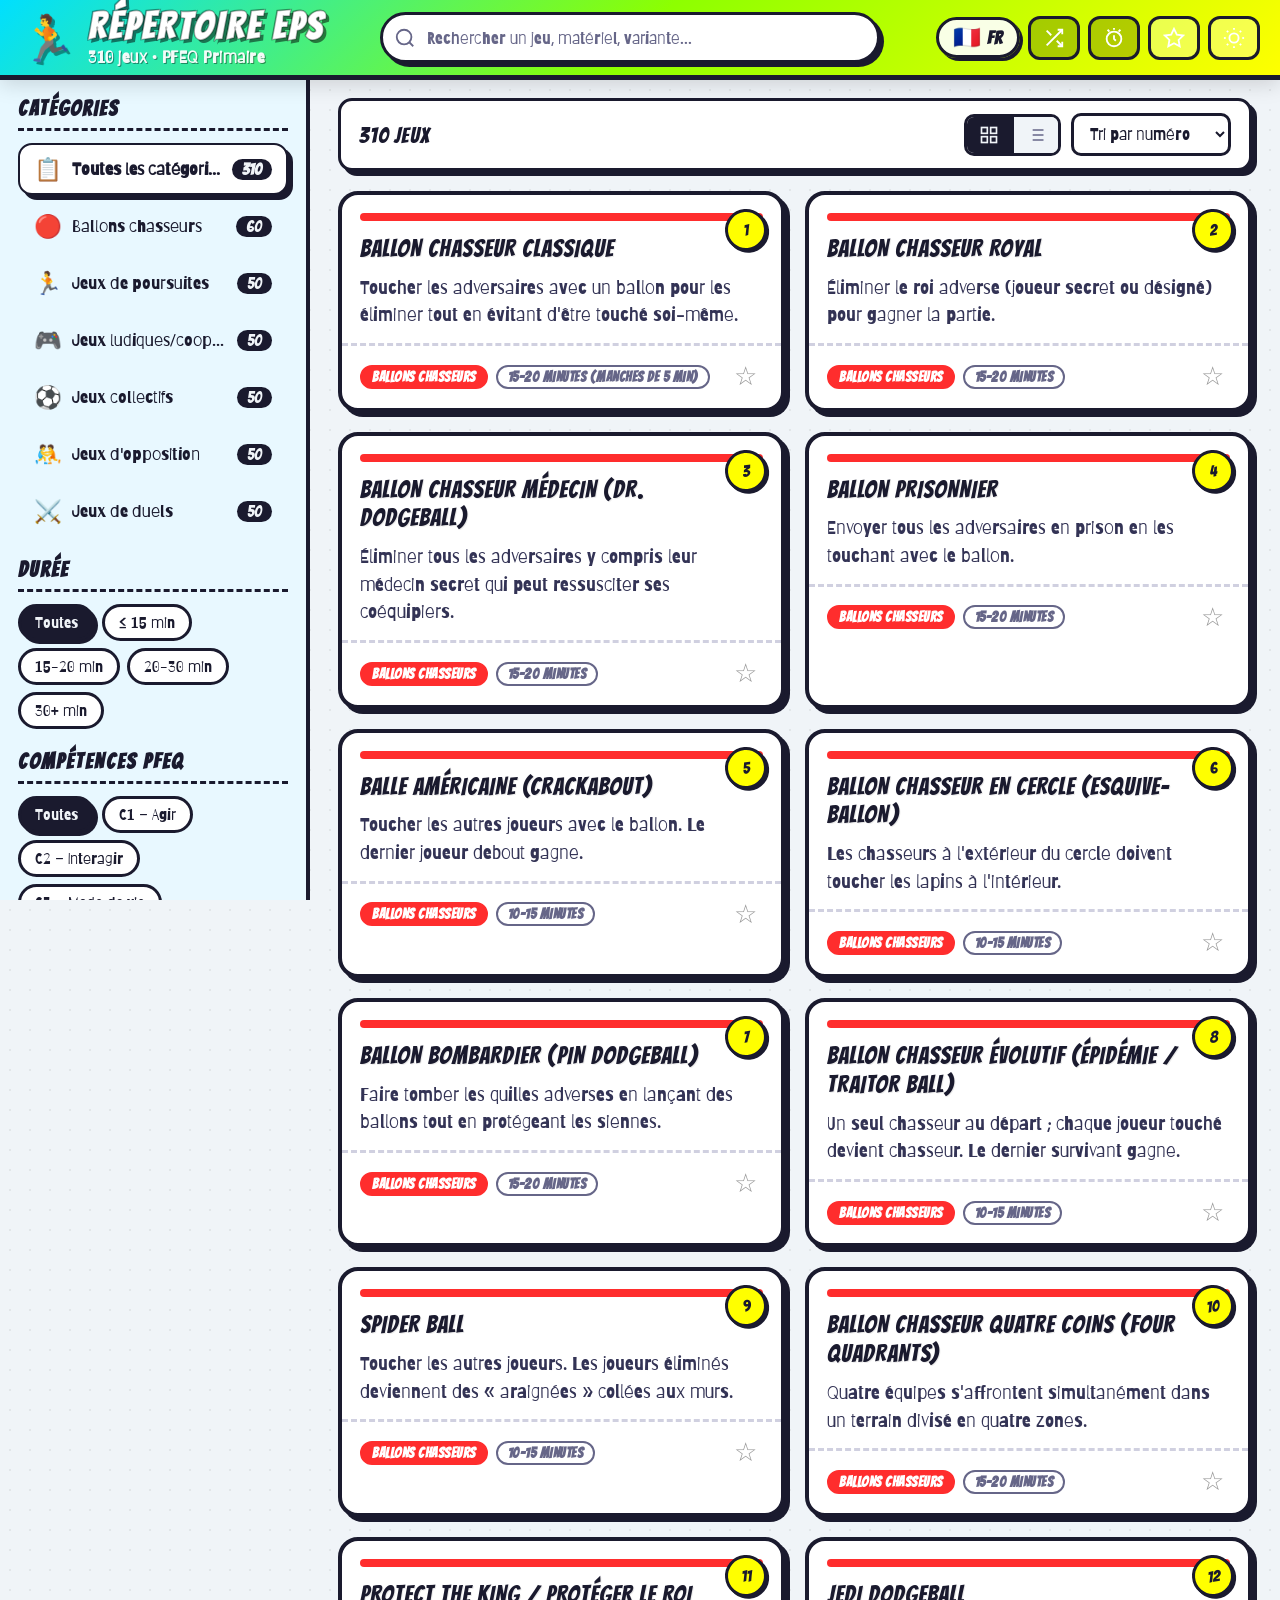
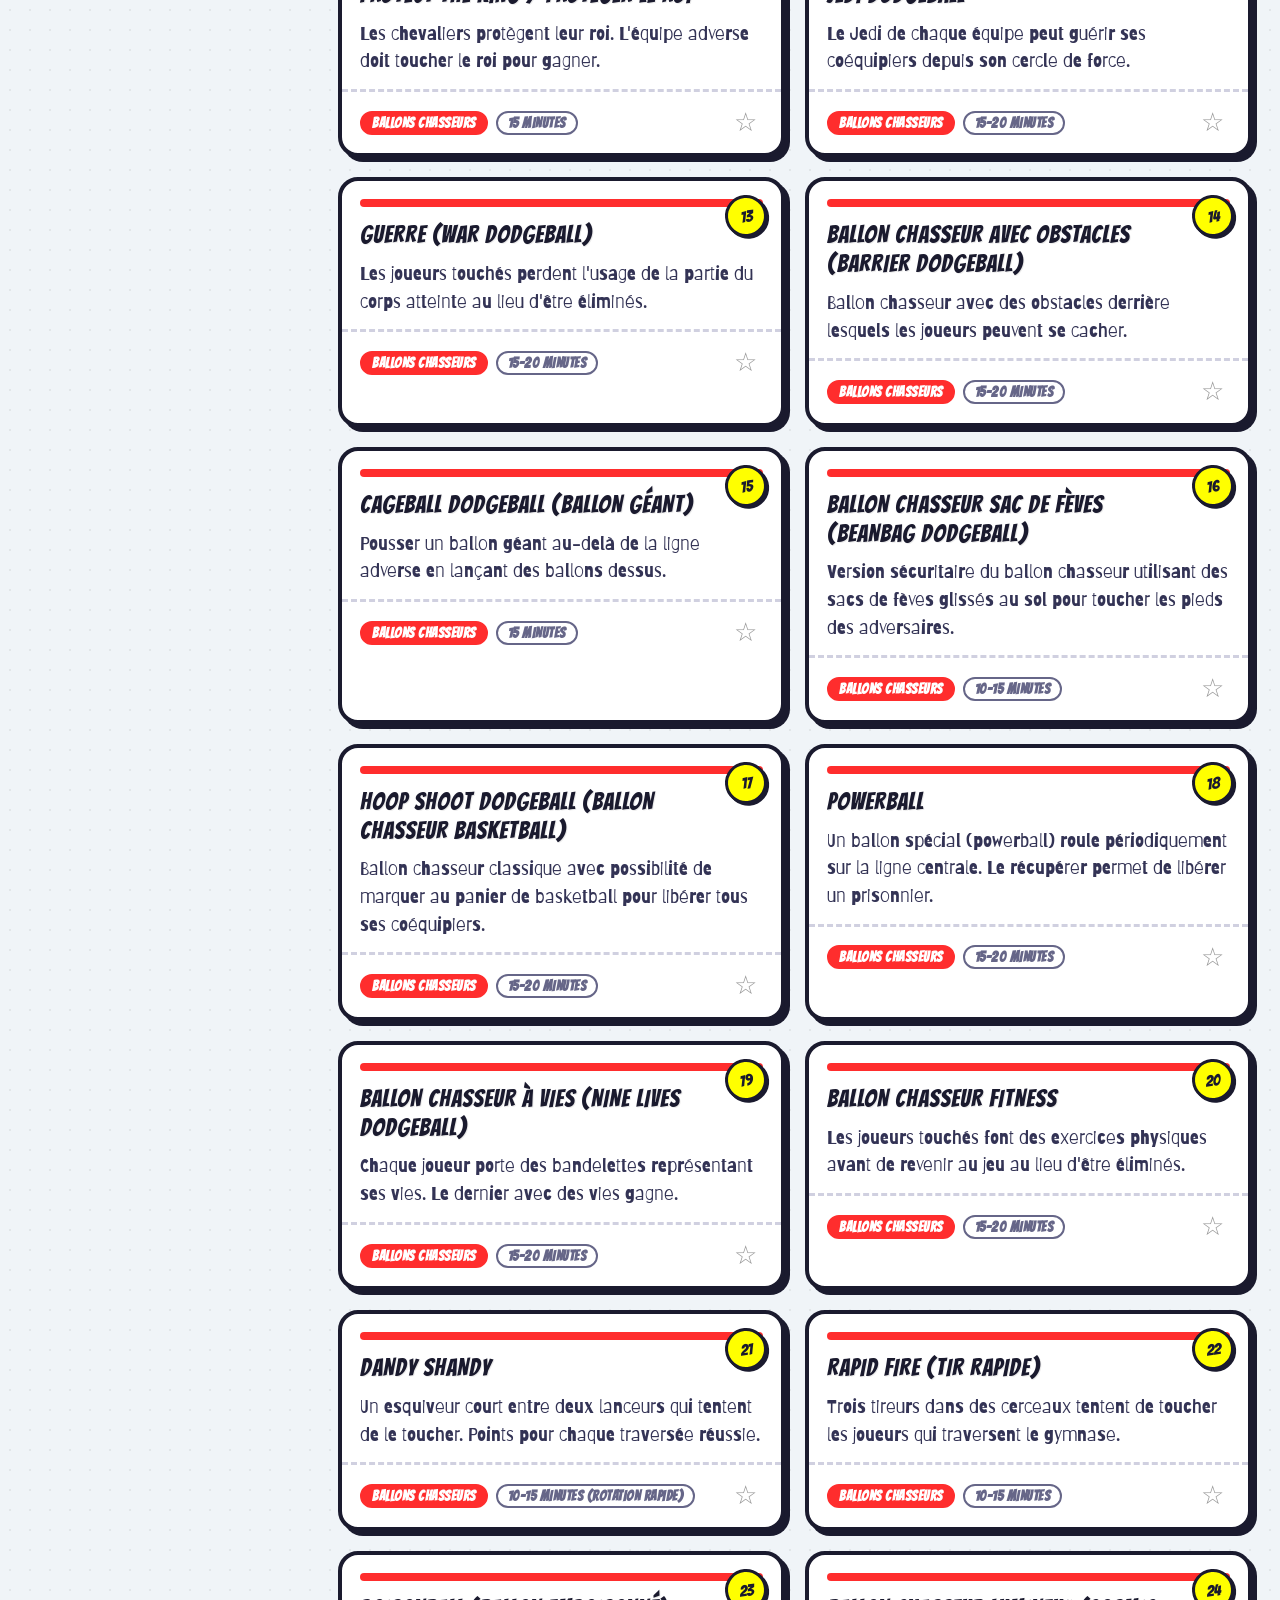
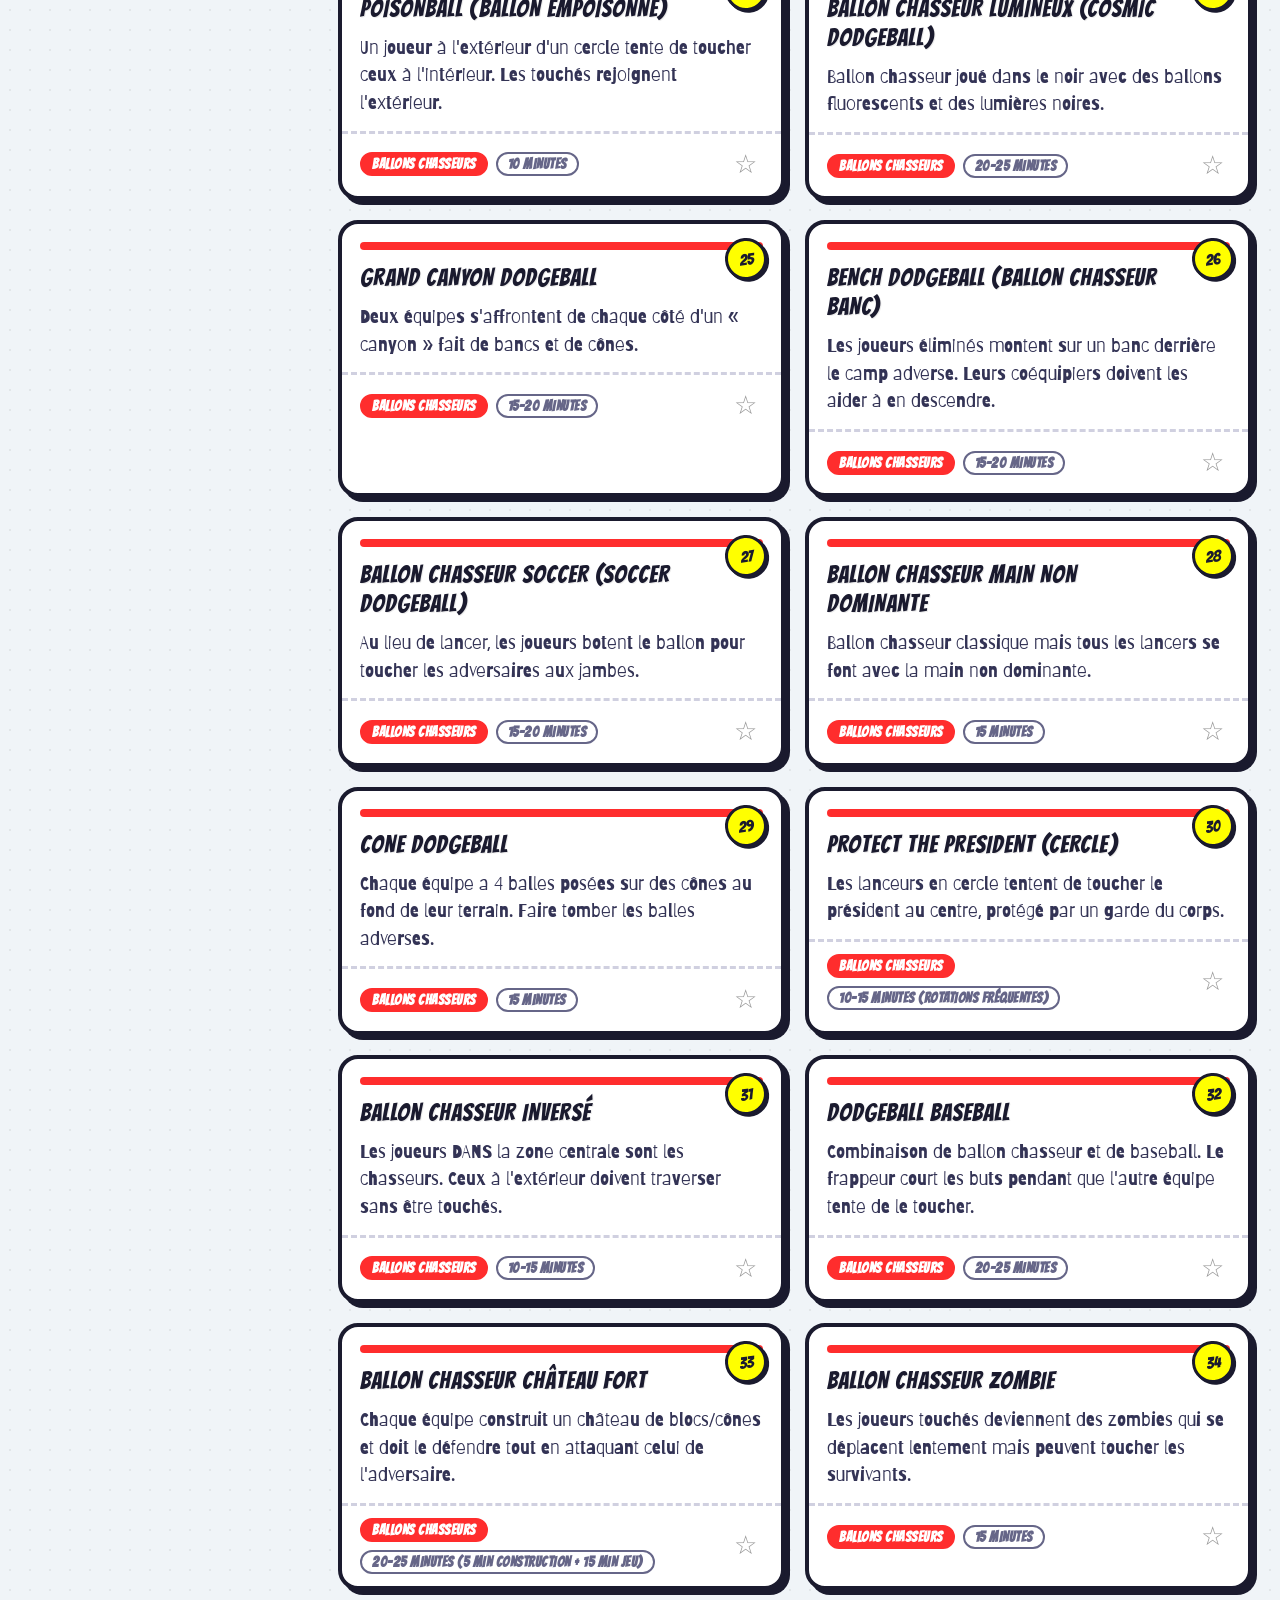
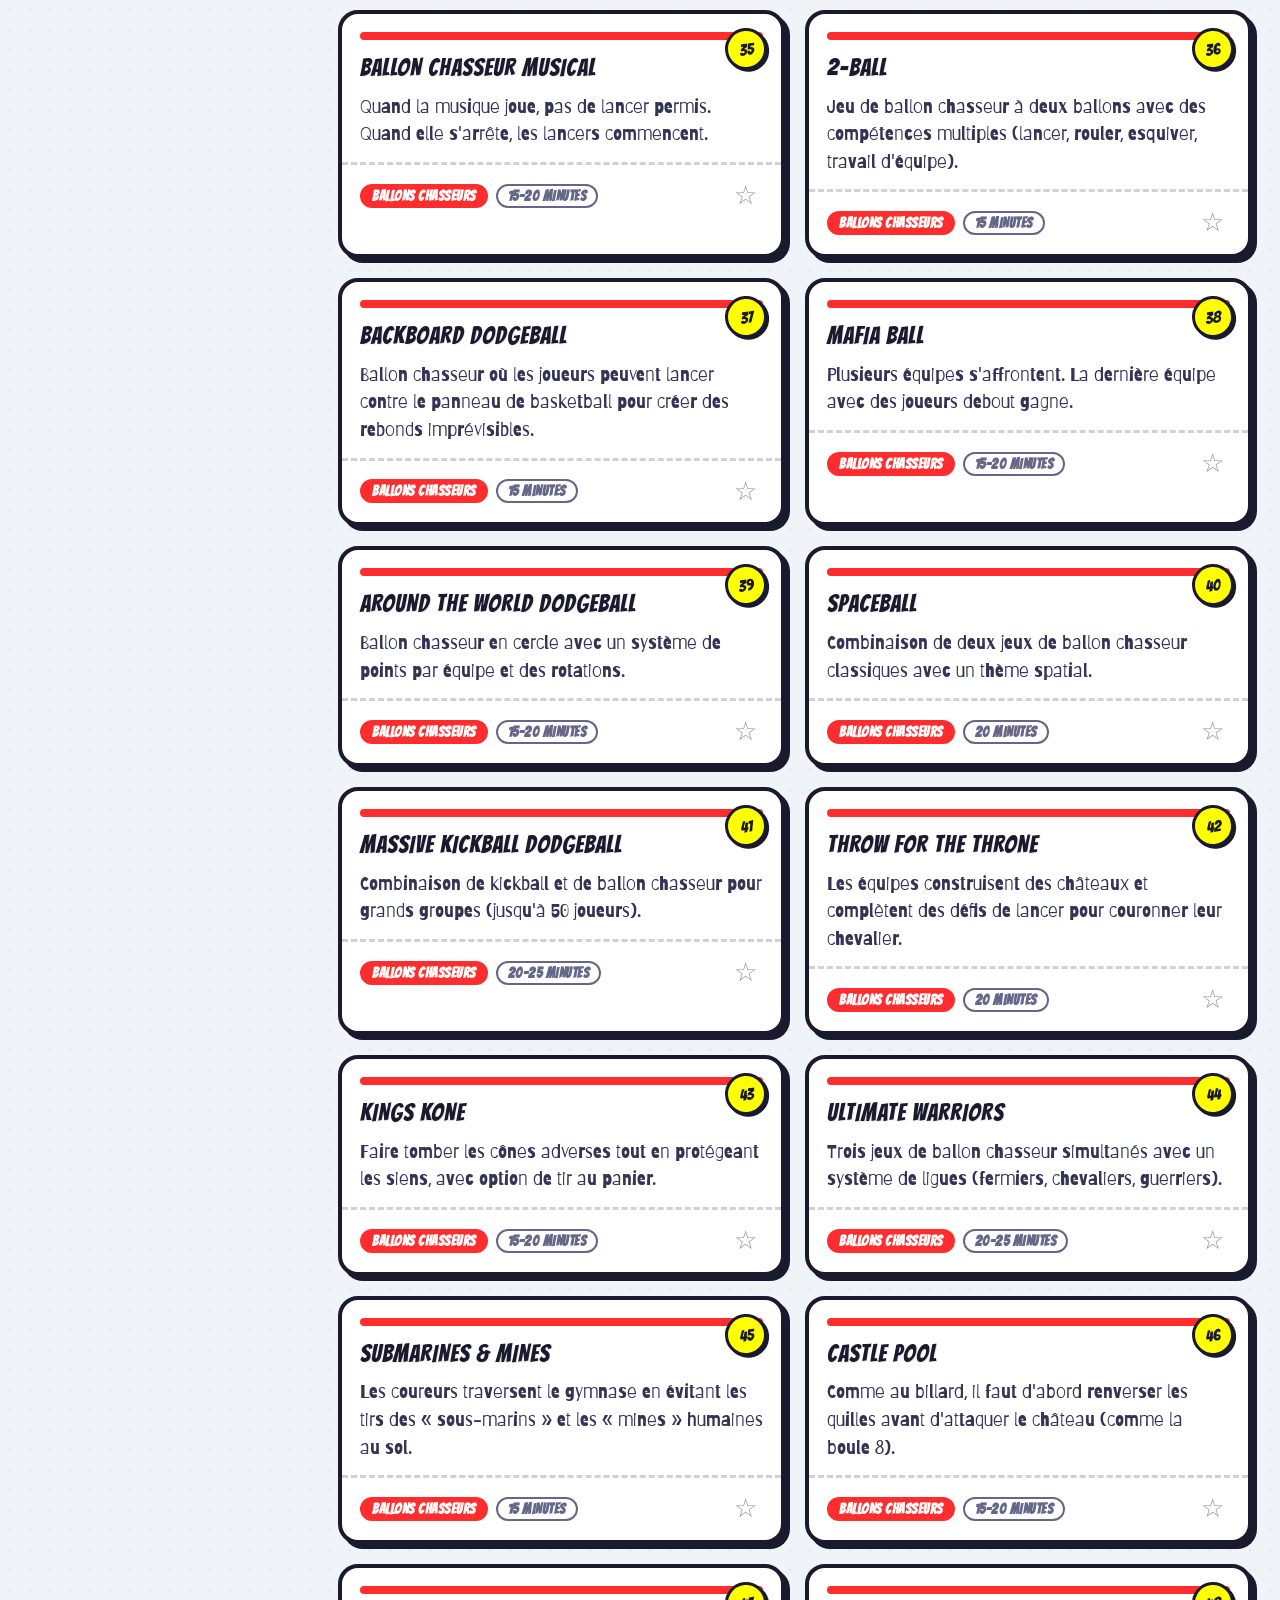
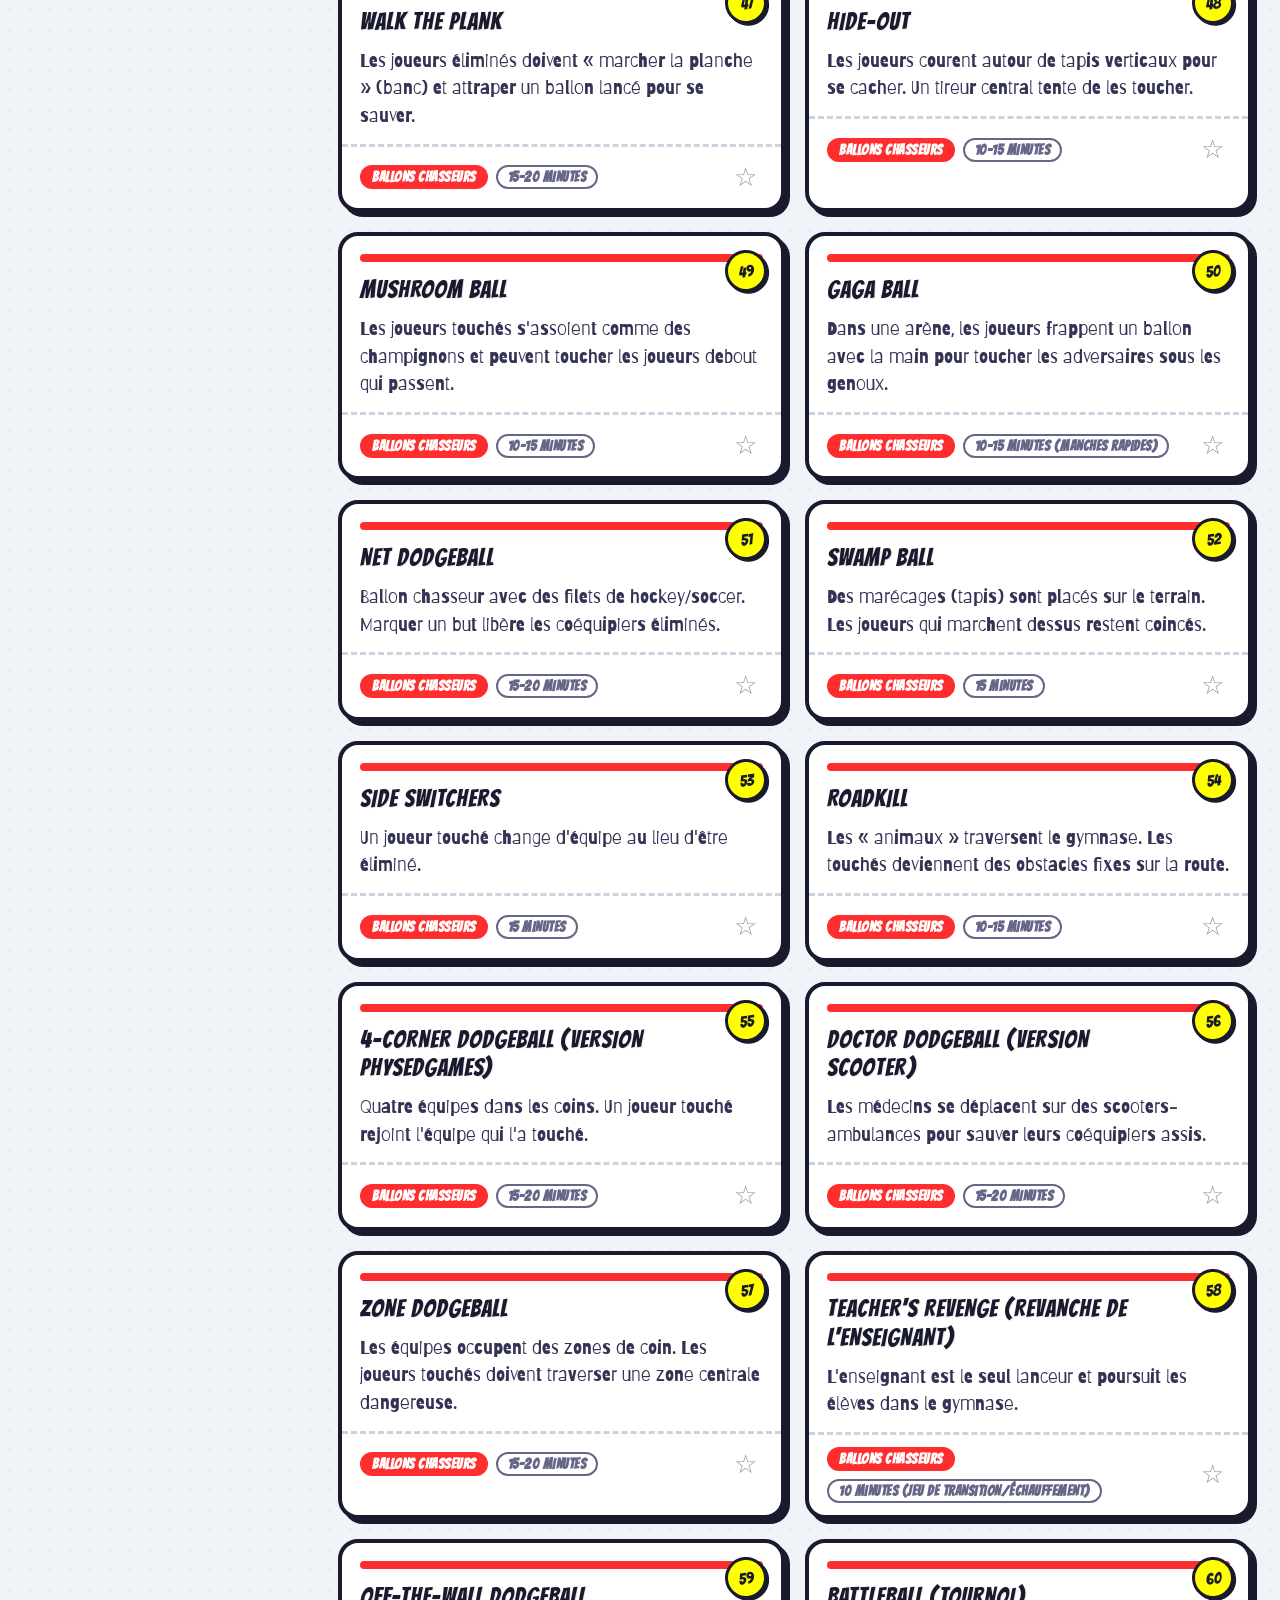
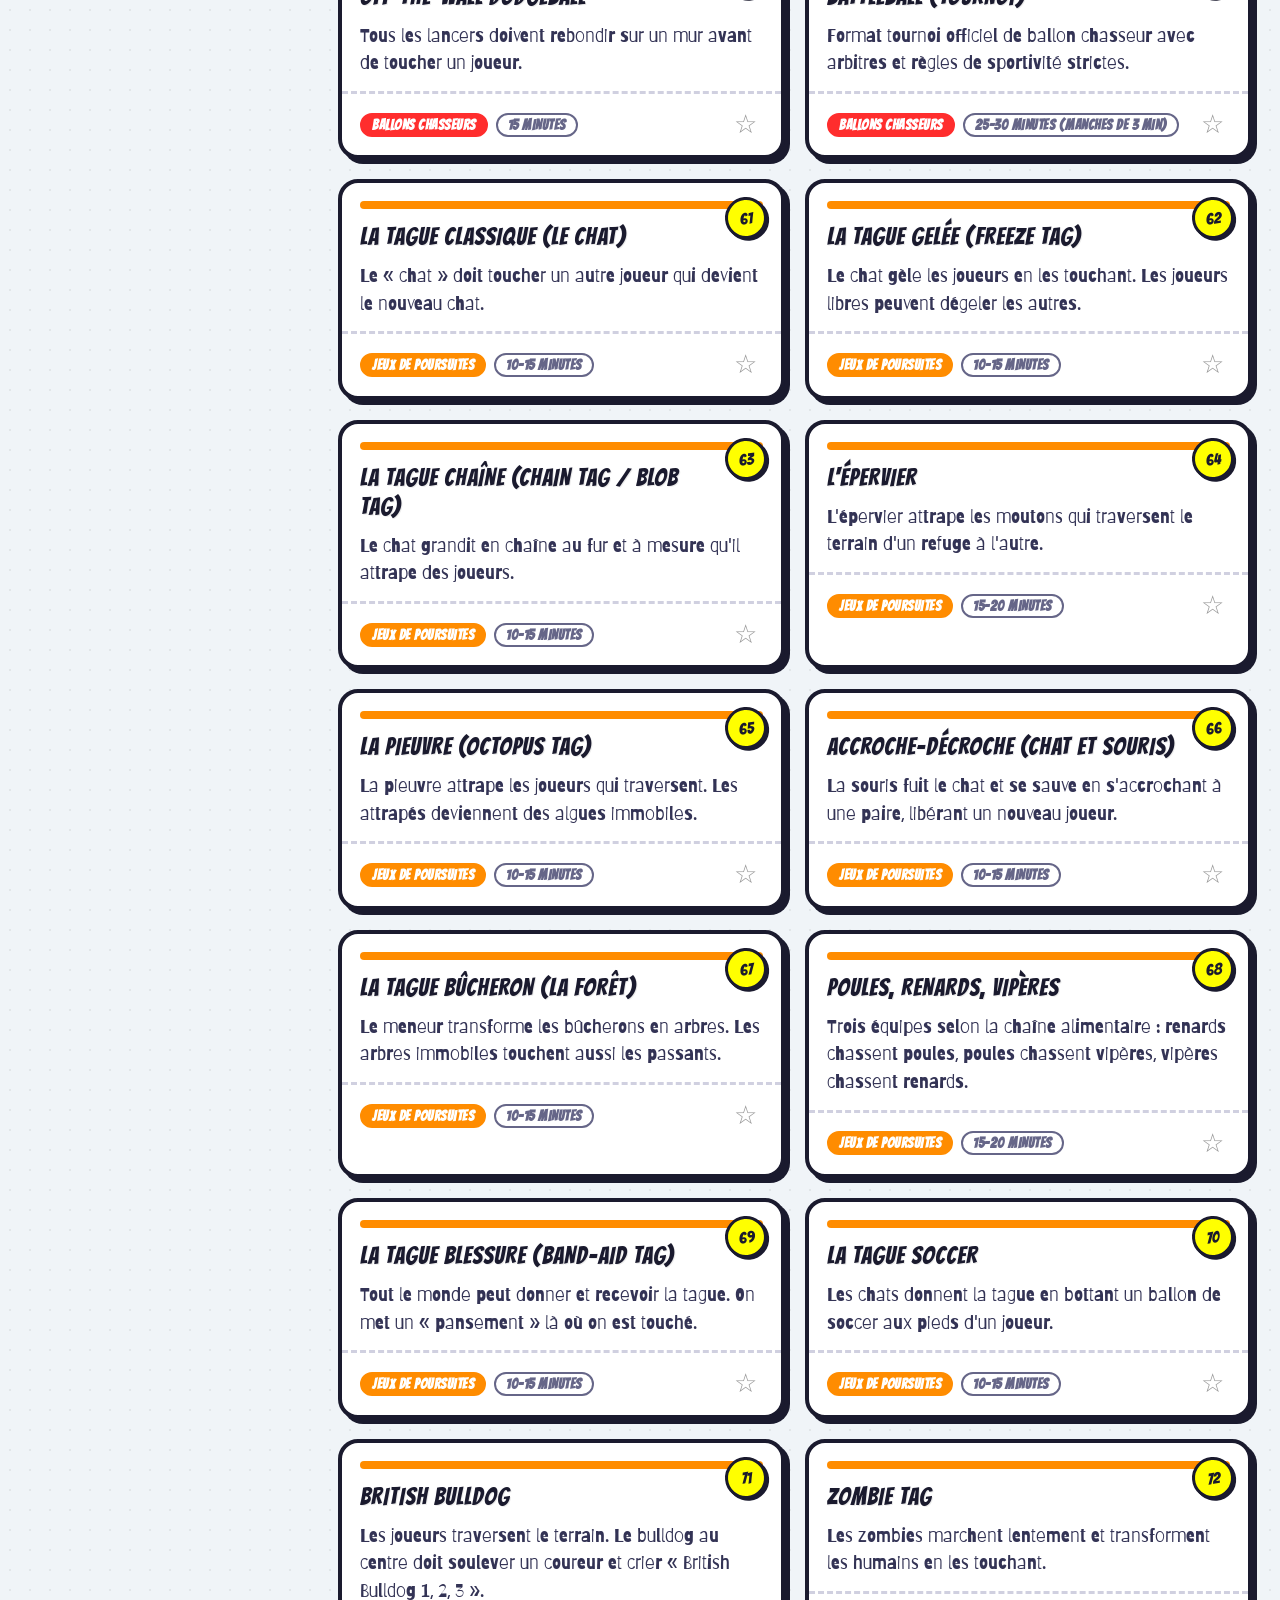
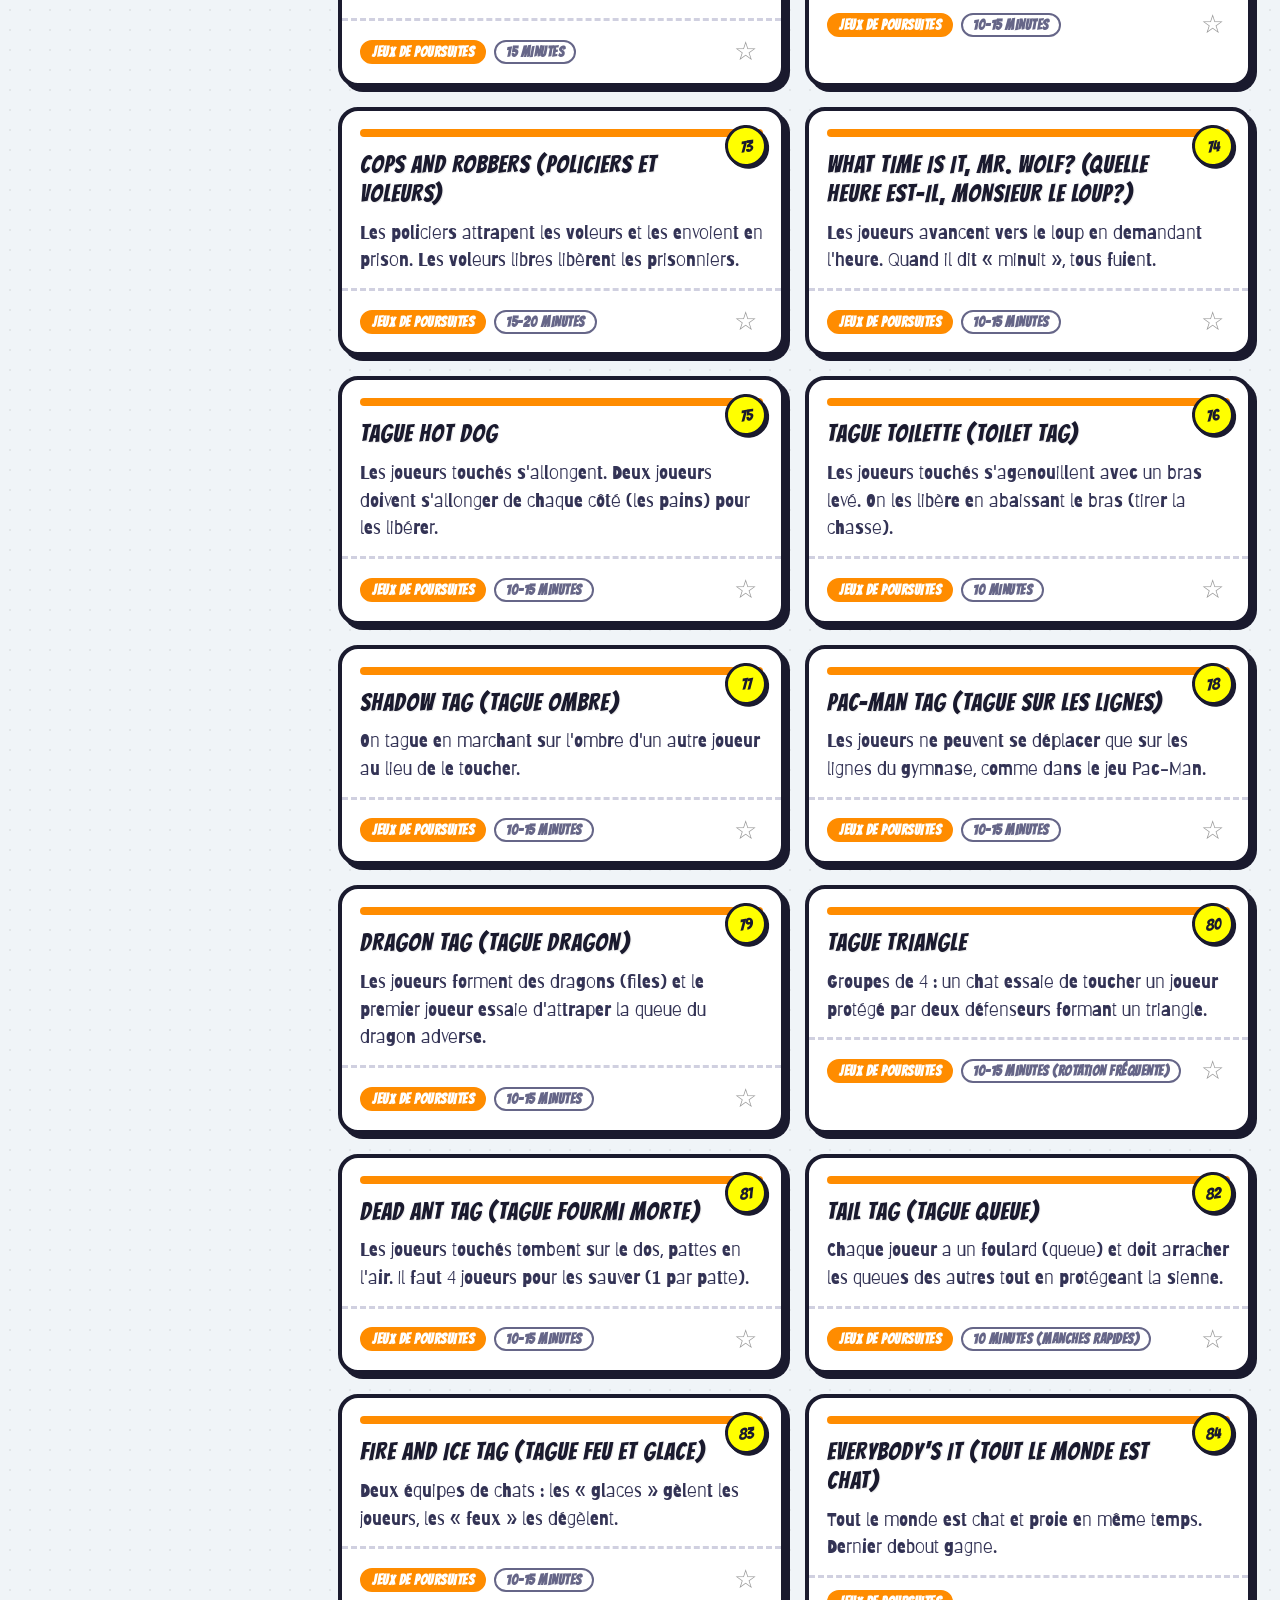
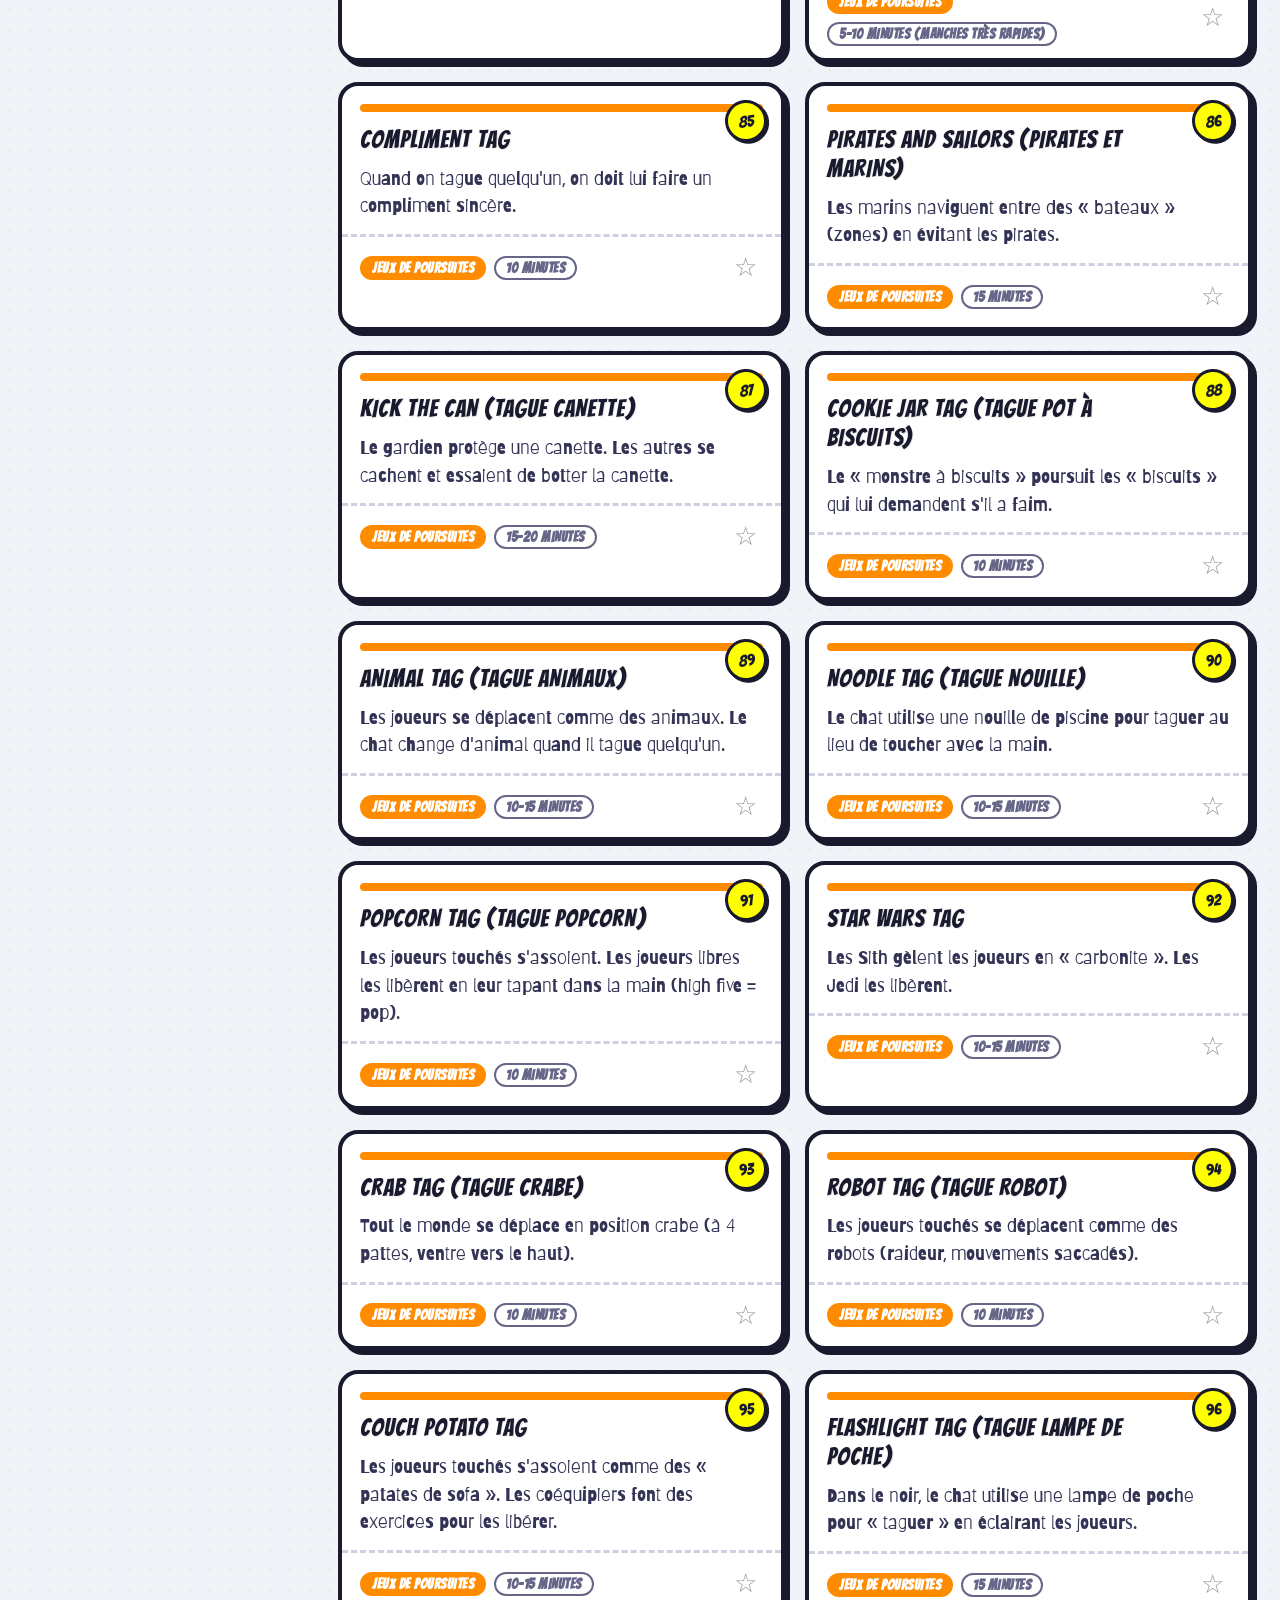
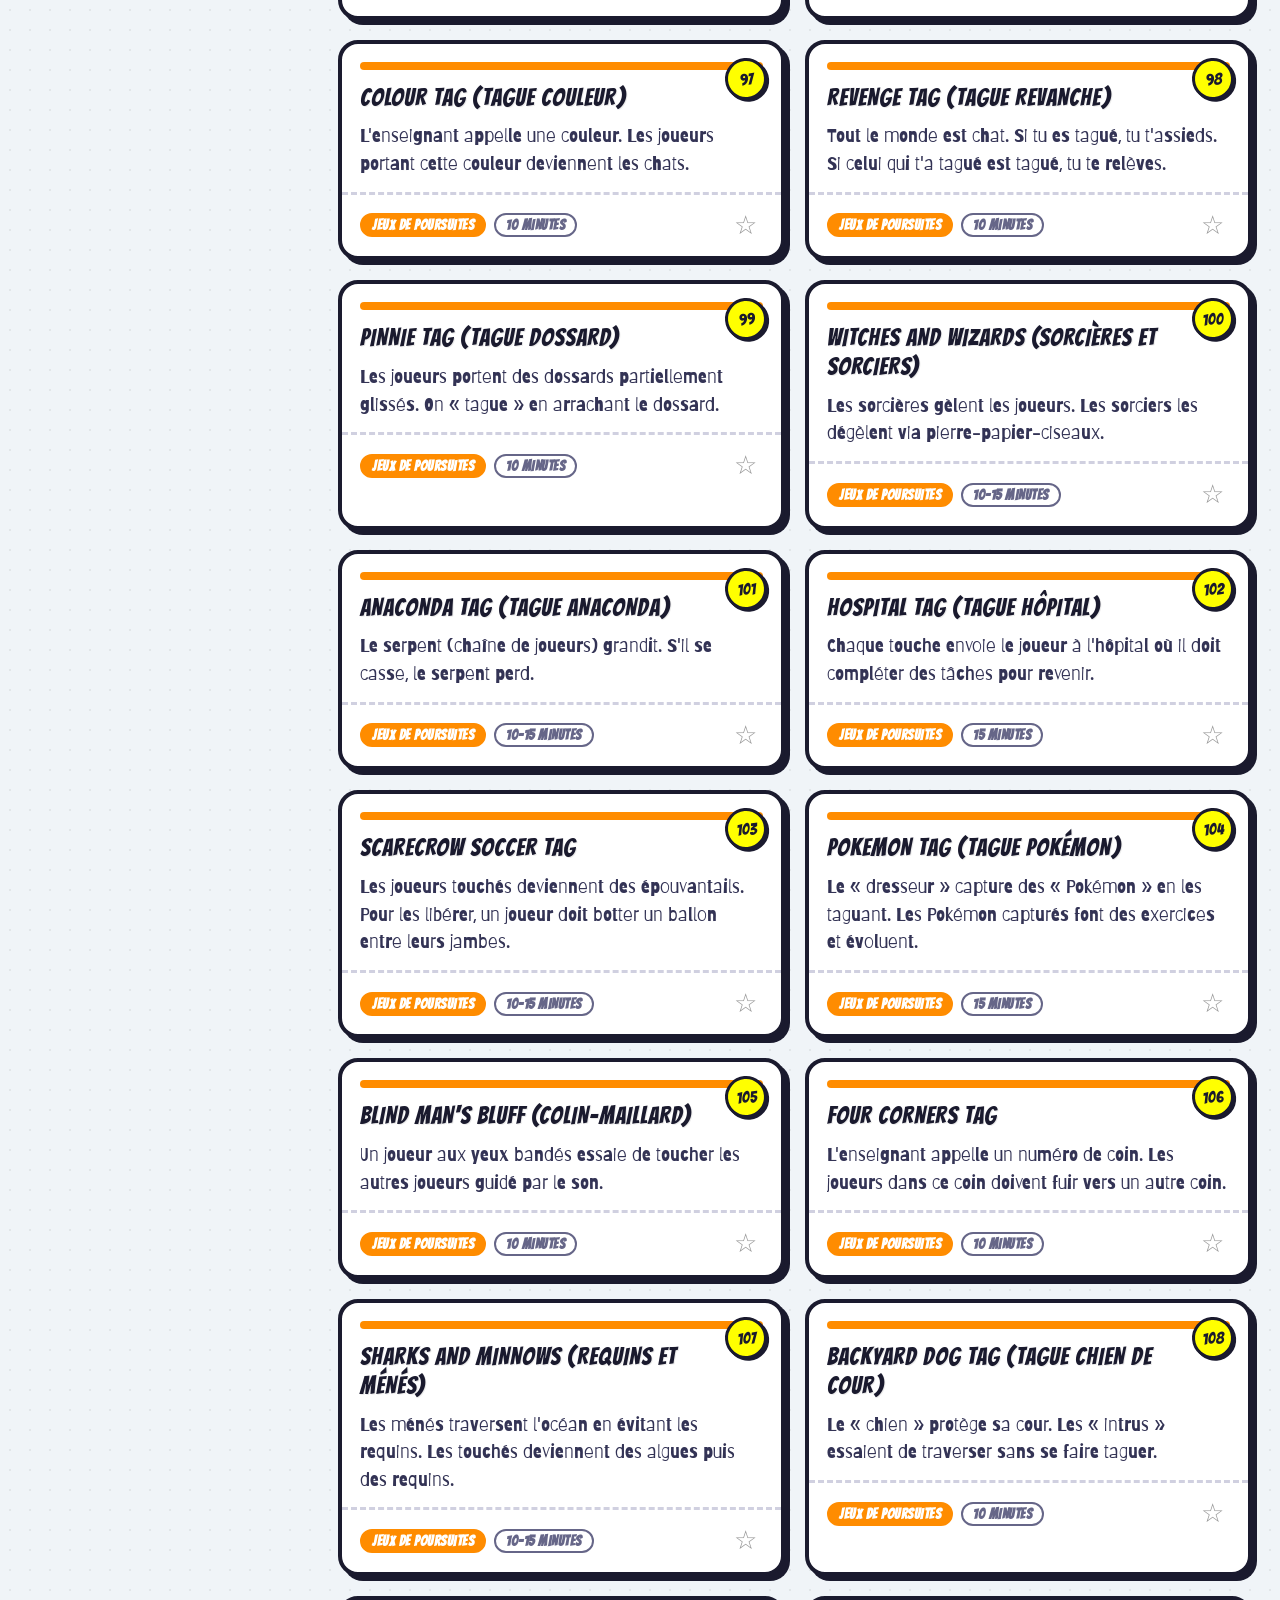
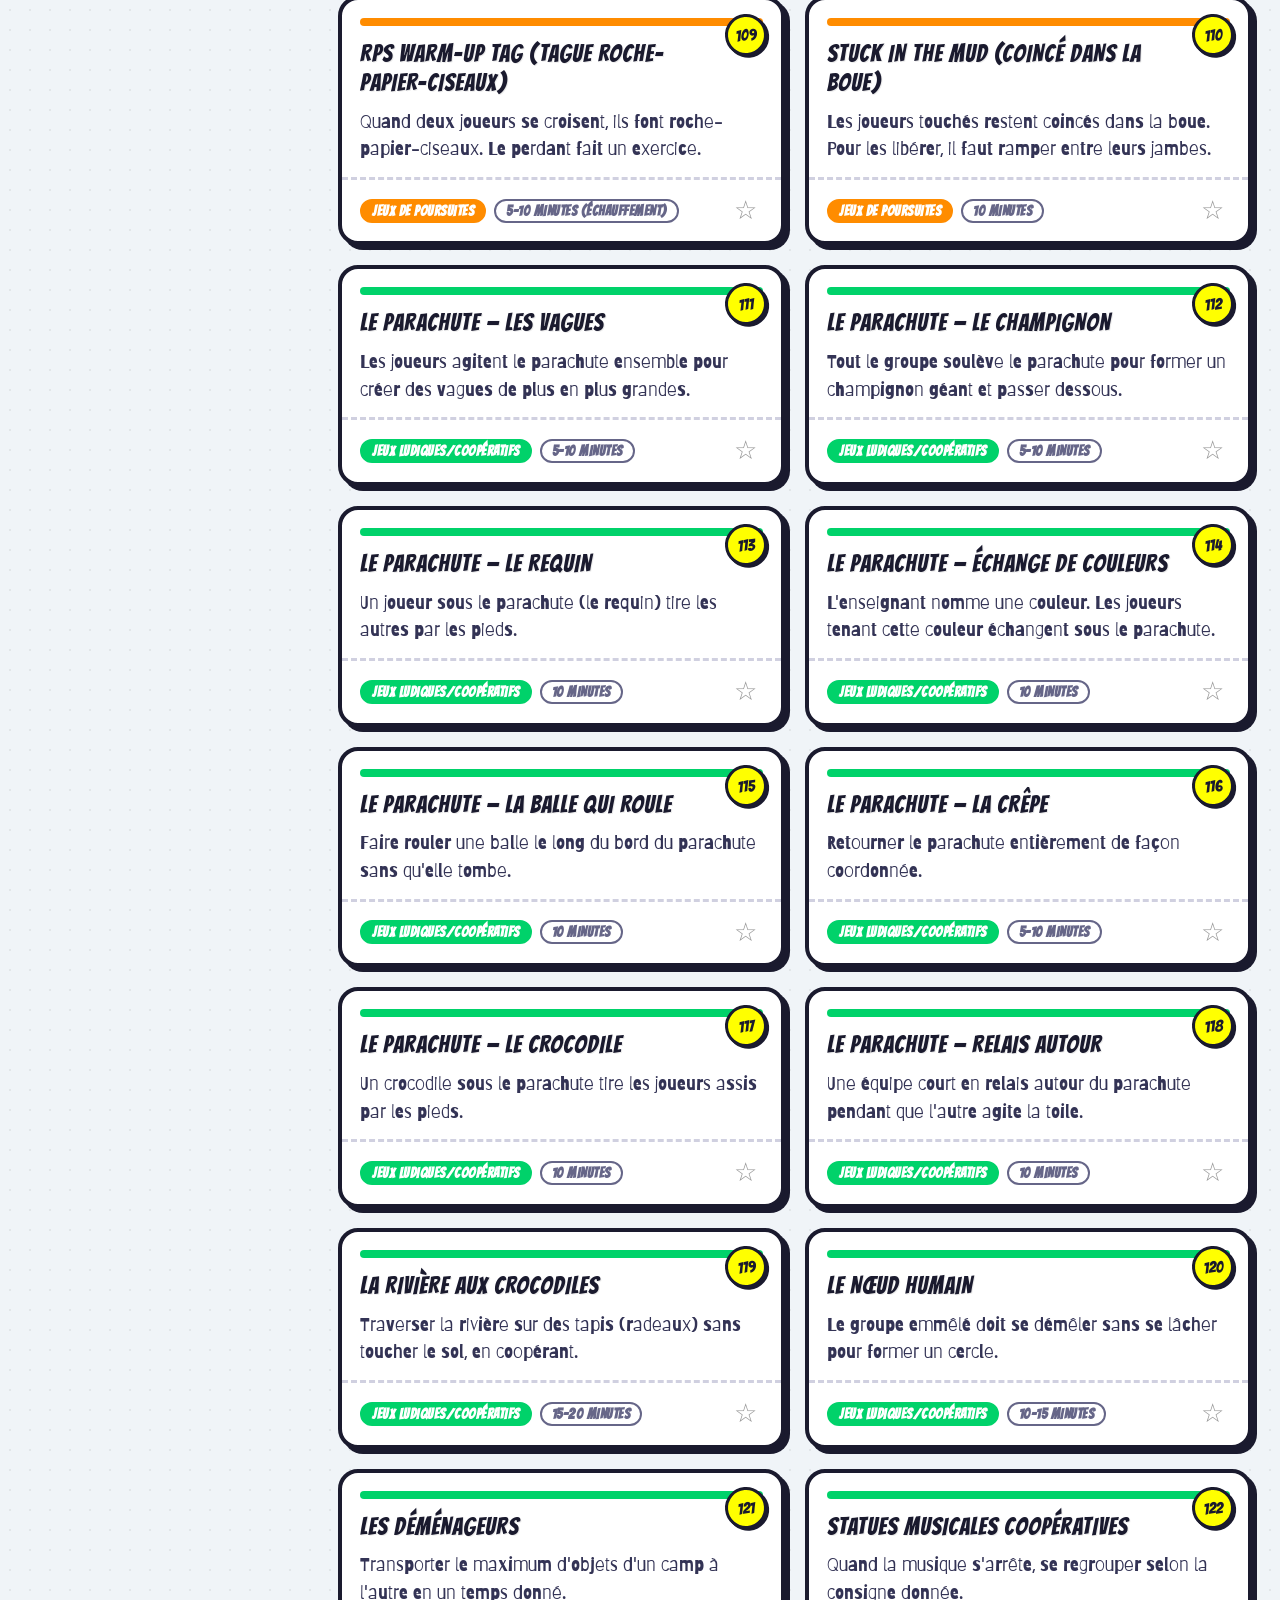
==== commit ba19646f: "v2.0 - Interface GIGA-JEUX + bilingue FR/EN + outils pédagogiques - Texte agrandi pour tableau blanc" ====
--- a/index.html
+++ b/index.html
@@ -1,5 +1,5 @@
 <!DOCTYPE html>
-<html lang="fr" data-theme="light">
+<html lang="fr" data-theme="light" data-lang="fr">
 <head>
   <meta charset="UTF-8">
   <meta name="viewport" content="width=device-width, initial-scale=1.0">
@@ -15,34 +15,71 @@
   <header class="header">
     <div class="header-left">
       <button class="menu-toggle" id="menuToggle" aria-label="Menu">
-        <svg width="24" height="24" viewBox="0 0 24 24" fill="none" stroke="currentColor" stroke-width="2"><line x1="3" y1="6" x2="21" y2="6"/><line x1="3" y1="12" x2="21" y2="12"/><line x1="3" y1="18" x2="21" y2="18"/></svg>
+        <svg width="28" height="28" viewBox="0 0 24 24" fill="none" stroke="currentColor" stroke-width="2.5"><line x1="3" y1="6" x2="21" y2="6"/><line x1="3" y1="12" x2="21" y2="12"/><line x1="3" y1="18" x2="21" y2="18"/></svg>
       </button>
       <div class="logo">
         <span class="logo-icon">🏃</span>
         <div class="logo-text">
-          <h1>Répertoire EPS</h1>
-          <span class="logo-subtitle">310 jeux &bull; PFEQ Primaire</span>
+          <h1 data-fr="Répertoire EPS" data-en="PE Game Library">Répertoire EPS</h1>
+          <span class="logo-subtitle" data-fr="310 jeux &bull; PFEQ Primaire" data-en="310 games &bull; Quebec Curriculum">310 jeux &bull; PFEQ Primaire</span>
         </div>
       </div>
     </div>
     <div class="header-center">
       <div class="search-container">
-        <svg class="search-icon" width="20" height="20" viewBox="0 0 24 24" fill="none" stroke="currentColor" stroke-width="2"><circle cx="11" cy="11" r="8"/><line x1="21" y1="21" x2="16.65" y2="16.65"/></svg>
-        <input type="text" id="searchInput" class="search-input" placeholder="Rechercher un jeu, matériel, variante...">
+        <svg class="search-icon" width="22" height="22" viewBox="0 0 24 24" fill="none" stroke="currentColor" stroke-width="2"><circle cx="11" cy="11" r="8"/><line x1="21" y1="21" x2="16.65" y2="16.65"/></svg>
+        <input type="text" id="searchInput" class="search-input" data-placeholder-fr="Rechercher un jeu, matériel, variante..." data-placeholder-en="Search a game, equipment, variant..." placeholder="Rechercher un jeu, matériel, variante...">
         <button class="search-clear" id="searchClear" aria-label="Effacer">&times;</button>
       </div>
     </div>
     <div class="header-right">
+      <!-- Language Toggle -->
+      <button class="lang-toggle" id="langToggle" title="Switch language">
+        <span class="lang-flag" id="langFlag">🇫🇷</span>
+        <span class="lang-label" id="langLabel">FR</span>
+      </button>
+      <!-- Random Game -->
+      <button class="header-btn action-btn" id="randomBtn" title="Jeu aléatoire">
+        <svg width="22" height="22" viewBox="0 0 24 24" fill="none" stroke="currentColor" stroke-width="2"><polyline points="16 3 21 3 21 8"/><line x1="4" y1="20" x2="21" y2="3"/><polyline points="21 16 21 21 16 21"/><line x1="15" y1="15" x2="21" y2="21"/><line x1="4" y1="4" x2="9" y2="9"/></svg>
+      </button>
+      <!-- Timer -->
+      <button class="header-btn action-btn" id="timerBtn" title="Minuteur">
+        <svg width="22" height="22" viewBox="0 0 24 24" fill="none" stroke="currentColor" stroke-width="2"><circle cx="12" cy="13" r="8"/><path d="M12 9v4l2 2"/><path d="M5 3l2 2"/><path d="M19 3l-2 2"/><line x1="12" y1="1" x2="12" y2="3"/></svg>
+      </button>
+      <!-- Favorites -->
       <button class="header-btn" id="favoritesBtn" title="Mes favoris">
-        <svg width="20" height="20" viewBox="0 0 24 24" fill="none" stroke="currentColor" stroke-width="2"><polygon points="12 2 15.09 8.26 22 9.27 17 14.14 18.18 21.02 12 17.77 5.82 21.02 7 14.14 2 9.27 8.91 8.26 12 2"/></svg>
+        <svg width="22" height="22" viewBox="0 0 24 24" fill="none" stroke="currentColor" stroke-width="2"><polygon points="12 2 15.09 8.26 22 9.27 17 14.14 18.18 21.02 12 17.77 5.82 21.02 7 14.14 2 9.27 8.91 8.26 12 2"/></svg>
         <span class="fav-count" id="favCount">0</span>
       </button>
+      <!-- Theme Toggle -->
       <button class="header-btn" id="themeToggle" title="Mode sombre">
-        <svg class="icon-sun" width="20" height="20" viewBox="0 0 24 24" fill="none" stroke="currentColor" stroke-width="2"><circle cx="12" cy="12" r="5"/><line x1="12" y1="1" x2="12" y2="3"/><line x1="12" y1="21" x2="12" y2="23"/><line x1="4.22" y1="4.22" x2="5.64" y2="5.64"/><line x1="18.36" y1="18.36" x2="19.78" y2="19.78"/><line x1="1" y1="12" x2="3" y2="12"/><line x1="21" y1="12" x2="23" y2="12"/><line x1="4.22" y1="19.78" x2="5.64" y2="18.36"/><line x1="18.36" y1="5.64" x2="19.78" y2="4.22"/></svg>
-        <svg class="icon-moon" width="20" height="20" viewBox="0 0 24 24" fill="none" stroke="currentColor" stroke-width="2"><path d="M21 12.79A9 9 0 1 1 11.21 3 7 7 0 0 0 21 12.79z"/></svg>
+        <svg class="icon-sun" width="22" height="22" viewBox="0 0 24 24" fill="none" stroke="currentColor" stroke-width="2"><circle cx="12" cy="12" r="5"/><line x1="12" y1="1" x2="12" y2="3"/><line x1="12" y1="21" x2="12" y2="23"/><line x1="4.22" y1="4.22" x2="5.64" y2="5.64"/><line x1="18.36" y1="18.36" x2="19.78" y2="19.78"/><line x1="1" y1="12" x2="3" y2="12"/><line x1="21" y1="12" x2="23" y2="12"/><line x1="4.22" y1="19.78" x2="5.64" y2="18.36"/><line x1="18.36" y1="5.64" x2="19.78" y2="4.22"/></svg>
+        <svg class="icon-moon" width="22" height="22" viewBox="0 0 24 24" fill="none" stroke="currentColor" stroke-width="2"><path d="M21 12.79A9 9 0 1 1 11.21 3 7 7 0 0 0 21 12.79z"/></svg>
       </button>
     </div>
   </header>
+
+  <!-- TIMER OVERLAY -->
+  <div class="timer-overlay" id="timerOverlay">
+    <div class="timer-modal">
+      <button class="timer-close" id="timerClose">&times;</button>
+      <h2 class="timer-title" data-fr="⏱️ Minuteur" data-en="⏱️ Timer">⏱️ Minuteur</h2>
+      <div class="timer-display" id="timerDisplay">05:00</div>
+      <div class="timer-presets">
+        <button class="timer-preset" data-time="60">1 min</button>
+        <button class="timer-preset" data-time="120">2 min</button>
+        <button class="timer-preset active" data-time="300">5 min</button>
+        <button class="timer-preset" data-time="600">10 min</button>
+        <button class="timer-preset" data-time="900">15 min</button>
+        <button class="timer-preset" data-time="1200">20 min</button>
+      </div>
+      <div class="timer-controls">
+        <button class="timer-ctrl-btn start" id="timerStart" data-fr="▶ DÉMARRER" data-en="▶ START">▶ DÉMARRER</button>
+        <button class="timer-ctrl-btn pause" id="timerPause" data-fr="⏸ PAUSE" data-en="⏸ PAUSE" style="display:none">⏸ PAUSE</button>
+        <button class="timer-ctrl-btn reset" id="timerReset" data-fr="↺ RÉINITIALISER" data-en="↺ RESET">↺ RÉINITIALISER</button>
+      </div>
+    </div>
+  </div>
 
   <!-- MAIN LAYOUT -->
   <div class="main-layout">
@@ -52,41 +89,41 @@
       <div class="sidebar-content">
         <!-- Categories -->
         <div class="sidebar-section">
-          <h3 class="sidebar-title">Catégories</h3>
+          <h3 class="sidebar-title" data-fr="Catégories" data-en="Categories">Catégories</h3>
           <div class="category-list" id="categoryList">
             <button class="category-btn active" data-category="all">
               <span class="cat-icon">📋</span>
-              <span class="cat-name">Toutes les catégories</span>
+              <span class="cat-name" data-fr="Toutes les catégories" data-en="All categories">Toutes les catégories</span>
               <span class="cat-count" id="countAll">310</span>
             </button>
             <button class="category-btn" data-category="ballons-chasseurs">
               <span class="cat-icon">🔴</span>
-              <span class="cat-name">Ballons chasseurs</span>
+              <span class="cat-name" data-fr="Ballons chasseurs" data-en="Dodgeball games">Ballons chasseurs</span>
               <span class="cat-count" id="countBallons">60</span>
             </button>
             <button class="category-btn" data-category="poursuites">
               <span class="cat-icon">🏃</span>
-              <span class="cat-name">Jeux de poursuites</span>
+              <span class="cat-name" data-fr="Jeux de poursuites" data-en="Chase games">Jeux de poursuites</span>
               <span class="cat-count" id="countPoursuites">50</span>
             </button>
             <button class="category-btn" data-category="ludiques">
               <span class="cat-icon">🎮</span>
-              <span class="cat-name">Jeux ludiques/coopératifs</span>
+              <span class="cat-name" data-fr="Jeux ludiques/coopératifs" data-en="Fun/cooperative games">Jeux ludiques/coopératifs</span>
               <span class="cat-count" id="countLudiques">50</span>
             </button>
             <button class="category-btn" data-category="collectifs">
               <span class="cat-icon">⚽</span>
-              <span class="cat-name">Jeux collectifs</span>
+              <span class="cat-name" data-fr="Jeux collectifs" data-en="Team games">Jeux collectifs</span>
               <span class="cat-count" id="countCollectifs">50</span>
             </button>
             <button class="category-btn" data-category="opposition">
               <span class="cat-icon">🤼</span>
-              <span class="cat-name">Jeux d'opposition</span>
+              <span class="cat-name" data-fr="Jeux d'opposition" data-en="Wrestling games">Jeux d'opposition</span>
               <span class="cat-count" id="countOpposition">50</span>
             </button>
             <button class="category-btn" data-category="duels">
               <span class="cat-icon">⚔️</span>
-              <span class="cat-name">Jeux de duels</span>
+              <span class="cat-name" data-fr="Jeux de duels" data-en="Duel games">Jeux de duels</span>
               <span class="cat-count" id="countDuels">50</span>
             </button>
           </div>
@@ -94,9 +131,9 @@
 
         <!-- Duration Filter -->
         <div class="sidebar-section">
-          <h3 class="sidebar-title">Durée</h3>
+          <h3 class="sidebar-title" data-fr="Durée" data-en="Duration">Durée</h3>
           <div class="filter-chips" id="durationFilter">
-            <button class="chip active" data-duration="all">Toutes</button>
+            <button class="chip active" data-duration="all" data-fr="Toutes" data-en="All">Toutes</button>
             <button class="chip" data-duration="10">≤ 15 min</button>
             <button class="chip" data-duration="15">15-20 min</button>
             <button class="chip" data-duration="20">20-30 min</button>
@@ -106,37 +143,48 @@
 
         <!-- PFEQ Competencies -->
         <div class="sidebar-section">
-          <h3 class="sidebar-title">Compétences PFEQ</h3>
+          <h3 class="sidebar-title" data-fr="Compétences PFEQ" data-en="PFEQ Competencies">Compétences PFEQ</h3>
           <div class="filter-chips" id="pfeqFilter">
-            <button class="chip active" data-pfeq="all">Toutes</button>
-            <button class="chip" data-pfeq="C1">C1 – Agir</button>
-            <button class="chip" data-pfeq="C2">C2 – Interagir</button>
-            <button class="chip" data-pfeq="C3">C3 – Mode de vie</button>
+            <button class="chip active" data-pfeq="all" data-fr="Toutes" data-en="All">Toutes</button>
+            <button class="chip" data-pfeq="C1" data-fr="C1 – Agir" data-en="C1 – Act">C1 – Agir</button>
+            <button class="chip" data-pfeq="C2" data-fr="C2 – Interagir" data-en="C2 – Interact">C2 – Interagir</button>
+            <button class="chip" data-pfeq="C3" data-fr="C3 – Mode de vie" data-en="C3 – Lifestyle">C3 – Mode de vie</button>
+          </div>
+        </div>
+
+        <!-- Cycle Filter -->
+        <div class="sidebar-section">
+          <h3 class="sidebar-title" data-fr="Cycle scolaire" data-en="Grade level">Cycle scolaire</h3>
+          <div class="filter-chips" id="cycleFilter">
+            <button class="chip active" data-cycle="all" data-fr="Tous" data-en="All">Tous</button>
+            <button class="chip" data-cycle="1" data-fr="Cycle 1 (6-8)" data-en="Cycle 1 (6-8)">Cycle 1 (6-8)</button>
+            <button class="chip" data-cycle="2" data-fr="Cycle 2 (8-10)" data-en="Cycle 2 (8-10)">Cycle 2 (8-10)</button>
+            <button class="chip" data-cycle="3" data-fr="Cycle 3 (10-12)" data-en="Cycle 3 (10-12)">Cycle 3 (10-12)</button>
           </div>
         </div>
 
         <!-- Material Filter -->
         <div class="sidebar-section">
-          <h3 class="sidebar-title">Matériel</h3>
+          <h3 class="sidebar-title" data-fr="Matériel" data-en="Equipment">Matériel</h3>
           <div class="filter-chips wrap" id="materialFilter">
-            <button class="chip active" data-material="all">Tout</button>
-            <button class="chip" data-material="ballon">Ballon</button>
-            <button class="chip" data-material="frite">Frite</button>
-            <button class="chip" data-material="cône">Cônes</button>
-            <button class="chip" data-material="foulard">Foulard</button>
-            <button class="chip" data-material="tapis">Tapis</button>
-            <button class="chip" data-material="cerceau">Cerceaux</button>
-            <button class="chip" data-material="dossard">Dossards</button>
-            <button class="chip" data-material="corde">Corde</button>
-            <button class="chip" data-material="raquette">Raquette</button>
+            <button class="chip active" data-material="all" data-fr="Tout" data-en="All">Tout</button>
+            <button class="chip" data-material="ballon" data-fr="Ballon" data-en="Ball">Ballon</button>
+            <button class="chip" data-material="frite" data-fr="Frite" data-en="Noodle">Frite</button>
+            <button class="chip" data-material="cône" data-fr="Cônes" data-en="Cones">Cônes</button>
+            <button class="chip" data-material="foulard" data-fr="Foulard" data-en="Scarf">Foulard</button>
+            <button class="chip" data-material="tapis" data-fr="Tapis" data-en="Mat">Tapis</button>
+            <button class="chip" data-material="cerceau" data-fr="Cerceaux" data-en="Hoops">Cerceaux</button>
+            <button class="chip" data-material="dossard" data-fr="Dossards" data-en="Pinnies">Dossards</button>
+            <button class="chip" data-material="corde" data-fr="Corde" data-en="Rope">Corde</button>
+            <button class="chip" data-material="raquette" data-fr="Raquette" data-en="Racket">Raquette</button>
           </div>
         </div>
 
         <!-- Reset -->
         <div class="sidebar-section">
           <button class="reset-btn" id="resetFilters">
-            <svg width="16" height="16" viewBox="0 0 24 24" fill="none" stroke="currentColor" stroke-width="2"><polyline points="1 4 1 10 7 10"/><path d="M3.51 15a9 9 0 1 0 2.13-9.36L1 10"/></svg>
-            Réinitialiser les filtres
+            <svg width="18" height="18" viewBox="0 0 24 24" fill="none" stroke="currentColor" stroke-width="2"><polyline points="1 4 1 10 7 10"/><path d="M3.51 15a9 9 0 1 0 2.13-9.36L1 10"/></svg>
+            <span data-fr="Réinitialiser les filtres" data-en="Reset filters">Réinitialiser les filtres</span>
           </button>
         </div>
       </div>
@@ -153,17 +201,17 @@
         <div class="stats-right">
           <div class="view-toggle">
             <button class="view-btn active" data-view="grid" title="Grille">
-              <svg width="18" height="18" viewBox="0 0 24 24" fill="none" stroke="currentColor" stroke-width="2"><rect x="3" y="3" width="7" height="7"/><rect x="14" y="3" width="7" height="7"/><rect x="3" y="14" width="7" height="7"/><rect x="14" y="14" width="7" height="7"/></svg>
+              <svg width="20" height="20" viewBox="0 0 24 24" fill="none" stroke="currentColor" stroke-width="2"><rect x="3" y="3" width="7" height="7"/><rect x="14" y="3" width="7" height="7"/><rect x="3" y="14" width="7" height="7"/><rect x="14" y="14" width="7" height="7"/></svg>
             </button>
             <button class="view-btn" data-view="list" title="Liste">
-              <svg width="18" height="18" viewBox="0 0 24 24" fill="none" stroke="currentColor" stroke-width="2"><line x1="8" y1="6" x2="21" y2="6"/><line x1="8" y1="12" x2="21" y2="12"/><line x1="8" y1="18" x2="21" y2="18"/><line x1="3" y1="6" x2="3.01" y2="6"/><line x1="3" y1="12" x2="3.01" y2="12"/><line x1="3" y1="18" x2="3.01" y2="18"/></svg>
+              <svg width="20" height="20" viewBox="0 0 24 24" fill="none" stroke="currentColor" stroke-width="2"><line x1="8" y1="6" x2="21" y2="6"/><line x1="8" y1="12" x2="21" y2="12"/><line x1="8" y1="18" x2="21" y2="18"/><line x1="3" y1="6" x2="3.01" y2="6"/><line x1="3" y1="12" x2="3.01" y2="12"/><line x1="3" y1="18" x2="3.01" y2="18"/></svg>
             </button>
           </div>
           <select class="sort-select" id="sortSelect">
-            <option value="id">Tri par numéro</option>
-            <option value="title">Tri alphabétique</option>
-            <option value="duration">Tri par durée</option>
-            <option value="category">Tri par catégorie</option>
+            <option value="id" data-fr="Tri par numéro" data-en="Sort by number">Tri par numéro</option>
+            <option value="title" data-fr="Tri alphabétique" data-en="Sort A-Z">Tri alphabétique</option>
+            <option value="duration" data-fr="Tri par durée" data-en="Sort by duration">Tri par durée</option>
+            <option value="category" data-fr="Tri par catégorie" data-en="Sort by category">Tri par catégorie</option>
           </select>
         </div>
       </div>
@@ -174,9 +222,9 @@
       <!-- Empty State -->
       <div class="empty-state" id="emptyState" style="display:none">
         <svg width="80" height="80" viewBox="0 0 24 24" fill="none" stroke="currentColor" stroke-width="1"><circle cx="11" cy="11" r="8"/><line x1="21" y1="21" x2="16.65" y2="16.65"/></svg>
-        <h3>Aucun jeu trouvé</h3>
-        <p>Essayez de modifier vos critères de recherche ou filtres.</p>
-        <button class="reset-btn" onclick="resetAll()">Réinitialiser tout</button>
+        <h3 data-fr="Aucun jeu trouvé" data-en="No games found">Aucun jeu trouvé</h3>
+        <p data-fr="Essayez de modifier vos critères de recherche ou filtres." data-en="Try adjusting your search criteria or filters.">Essayez de modifier vos critères de recherche ou filtres.</p>
+        <button class="reset-btn" onclick="resetAll()"><span data-fr="Réinitialiser tout" data-en="Reset all">Réinitialiser tout</span></button>
       </div>
 
       <!-- Game Detail Modal -->
@@ -184,7 +232,7 @@
         <div class="modal" id="gameModal">
           <div class="modal-header">
             <button class="modal-close" id="modalClose" aria-label="Fermer">
-              <svg width="24" height="24" viewBox="0 0 24 24" fill="none" stroke="currentColor" stroke-width="2"><line x1="18" y1="6" x2="6" y2="18"/><line x1="6" y1="6" x2="18" y2="18"/></svg>
+              <svg width="28" height="28" viewBox="0 0 24 24" fill="none" stroke="currentColor" stroke-width="2.5"><line x1="18" y1="6" x2="6" y2="18"/><line x1="6" y1="6" x2="18" y2="18"/></svg>
             </button>
           </div>
           <div class="modal-body" id="modalBody"></div>
@@ -194,17 +242,17 @@
       <!-- Favorites View -->
       <div class="favorites-view" id="favoritesView" style="display:none">
         <div class="fav-header">
-          <h2>⭐ Mes favoris</h2>
+          <h2 data-fr="⭐ Mes favoris" data-en="⭐ My favorites">⭐ Mes favoris</h2>
           <button class="back-btn" id="backFromFav">
             <svg width="20" height="20" viewBox="0 0 24 24" fill="none" stroke="currentColor" stroke-width="2"><line x1="19" y1="12" x2="5" y2="12"/><polyline points="12 19 5 12 12 5"/></svg>
-            Retour
+            <span data-fr="Retour" data-en="Back">Retour</span>
           </button>
         </div>
         <div class="fav-grid" id="favGrid"></div>
         <div class="fav-empty" id="favEmpty" style="display:none">
           <svg width="60" height="60" viewBox="0 0 24 24" fill="none" stroke="currentColor" stroke-width="1"><polygon points="12 2 15.09 8.26 22 9.27 17 14.14 18.18 21.02 12 17.77 5.82 21.02 7 14.14 2 9.27 8.91 8.26 12 2"/></svg>
-          <h3>Aucun favori</h3>
-          <p>Cliquez sur l'étoile ⭐ d'un jeu pour l'ajouter à vos favoris.</p>
+          <h3 data-fr="Aucun favori" data-en="No favorites">Aucun favori</h3>
+          <p data-fr="Cliquez sur l'étoile d'un jeu pour l'ajouter à vos favoris." data-en="Click the star on a game to add it to your favorites.">Cliquez sur l'étoile d'un jeu pour l'ajouter à vos favoris.</p>
         </div>
       </div>
     </main>
--- a/styles.css
+++ b/styles.css
@@ -1,6 +1,8 @@
 /* ================================================
-   RÉPERTOIRE JEUX EPS – STYLE POPART / COMIC / CARTOON
-   Polices: Bangers (titres), Barriecito (texte), Zone Total Sport (accents)
+   RÉPERTOIRE JEUX EPS – STYLE GIGA-JEUX / COMIC / GYMNASIUM
+   Couleurs: #00DFFF (cyan), #8DFF00 (lime), #FFFF00 (jaune)
+   Polices: Bangers (titres), Barriecito (texte), ZoneTotalSport
+   Optimisé pour TABLEAU BLANC INTERACTIF (gros texte)
    ================================================ */
 
 @font-face {
@@ -29,21 +31,29 @@
 
 /* ---- CSS VARIABLES ---- */
 :root {
-  /* Comic colors */
-  --bg: #FFF9E6;
+  /* GIGA colors */
+  --cyan: #00DFFF;
+  --lime: #8DFF00;
+  --yellow: #FFFF00;
+  --cyan-dark: #00B8D4;
+  --lime-dark: #6BBF00;
+  --yellow-dark: #E6D800;
+
+  /* Base colors */
+  --bg: #F0F4F8;
   --bg-card: #FFFFFF;
-  --bg-sidebar: #FFF3CC;
-  --bg-header: linear-gradient(135deg, #FF6B6B 0%, #FFD93D 25%, #6BCB77 50%, #4D96FF 75%, #9B59B6 100%);
+  --bg-sidebar: #E8F8FF;
+  --bg-header: linear-gradient(135deg, #00DFFF 0%, #8DFF00 50%, #FFFF00 100%);
   --text: #1A1A2E;
-  --text-secondary: #4A4A6A;
-  --text-muted: #8888AA;
+  --text-secondary: #333355;
+  --text-muted: #666688;
   --border: #1A1A2E;
-  --border-light: #DDDDDD;
+  --border-light: #D0D0E0;
   --shadow: #1A1A2E;
-  --accent: #FF6B6B;
-  --accent-hover: #FF4757;
-
-  /* Category colors - POPART vivid */
+  --accent: #00DFFF;
+  --accent-hover: #00B8D4;
+
+  /* Category colors - VIVID */
   --cat-ballons: #FF2D2D;
   --cat-poursuites: #FF8C00;
   --cat-ludiques: #00D26A;
@@ -53,18 +63,18 @@
 
   /* Comic style */
   --comic-border: 3px solid var(--border);
-  --comic-shadow: 4px 4px 0px var(--shadow);
-  --comic-shadow-hover: 6px 6px 0px var(--shadow);
-  --comic-radius: 12px;
-  --comic-radius-lg: 18px;
+  --comic-shadow: 5px 5px 0px var(--shadow);
+  --comic-shadow-hover: 8px 8px 0px var(--shadow);
+  --comic-radius: 14px;
+  --comic-radius-lg: 20px;
 
   /* Dots pattern */
-  --dots-pattern: radial-gradient(circle, var(--border) 1px, transparent 1px);
+  --dots-pattern: radial-gradient(circle, rgba(0,0,0,0.06) 1.5px, transparent 1.5px);
   --dots-size: 20px 20px;
 
   /* Layout */
-  --header-height: 70px;
-  --sidebar-width: 300px;
+  --header-height: 80px;
+  --sidebar-width: 310px;
 
   /* Transitions */
   --transition: all 0.2s cubic-bezier(0.4, 0, 0.2, 1);
@@ -72,18 +82,18 @@
 
 /* DARK THEME */
 [data-theme="dark"] {
-  --bg: #1A1A2E;
-  --bg-card: #16213E;
-  --bg-sidebar: #0F3460;
-  --bg-header: linear-gradient(135deg, #E63946 0%, #E6A817 25%, #2ECC71 50%, #0066CC 75%, #8B2FC9 100%);
-  --text: #EAEAEA;
-  --text-secondary: #B8B8D0;
-  --text-muted: #7878A0;
-  --border: #EAEAEA;
-  --border-light: #2A2A4E;
-  --shadow: rgba(0,0,0,0.5);
-  --comic-shadow: 4px 4px 0px rgba(0,0,0,0.4);
-  --comic-shadow-hover: 6px 6px 0px rgba(0,0,0,0.5);
+  --bg: #0D1117;
+  --bg-card: #161B22;
+  --bg-sidebar: #0D2137;
+  --bg-header: linear-gradient(135deg, #007B99 0%, #4D7A00 50%, #998A00 100%);
+  --text: #E6EDF3;
+  --text-secondary: #B0BEC5;
+  --text-muted: #7B8B9A;
+  --border: #E6EDF3;
+  --border-light: #21262D;
+  --shadow: rgba(0,0,0,0.6);
+  --comic-shadow: 5px 5px 0px rgba(0,0,0,0.5);
+  --comic-shadow-hover: 8px 8px 0px rgba(0,0,0,0.6);
 }
 
 /* ---- RESET & BASE ---- */
@@ -95,17 +105,34 @@
 
 html {
   scroll-behavior: smooth;
+  -webkit-tap-highlight-color: transparent;
 }
 
 body {
-  font-family: 'Inter', -apple-system, BlinkMacSystemFont, sans-serif;
+  font-family: 'Barriecito', 'Inter', -apple-system, BlinkMacSystemFont, sans-serif;
   background-color: var(--bg);
   color: var(--text);
   min-height: 100vh;
   overflow-x: hidden;
-  /* Subtle halftone dots background */
   background-image: var(--dots-pattern);
   background-size: var(--dots-size);
+  /* BIGGER base font for whiteboard */
+  font-size: 18px;
+}
+
+/* ---- TEXT STROKE UTILITIES ---- */
+.text-stroke {
+  -webkit-text-stroke: 1.5px black;
+  paint-order: stroke fill;
+}
+
+.text-stroke-sm {
+  -webkit-text-stroke: 0.8px black;
+  paint-order: stroke fill;
+}
+
+[data-theme="dark"] .text-stroke {
+  -webkit-text-stroke: 1.5px rgba(255,255,255,0.3);
 }
 
 /* ---- HEADER ---- */
@@ -116,13 +143,14 @@
   right: 0;
   height: var(--header-height);
   background: var(--bg-header);
-  border-bottom: 4px solid var(--border);
+  border-bottom: 5px solid var(--border);
   display: flex;
   align-items: center;
   justify-content: space-between;
   padding: 0 20px;
   z-index: 1000;
-  gap: 16px;
+  gap: 12px;
+  box-shadow: 0 4px 20px rgba(0,0,0,0.15);
 }
 
 .header-left {
@@ -135,9 +163,9 @@
 .menu-toggle {
   display: none;
   background: rgba(255,255,255,0.3);
-  border: 2px solid var(--border);
-  border-radius: 8px;
-  padding: 6px;
+  border: 3px solid var(--border);
+  border-radius: 10px;
+  padding: 8px;
   color: var(--border);
   cursor: pointer;
   transition: var(--transition);
@@ -145,39 +173,79 @@
 
 .menu-toggle:hover {
   background: rgba(255,255,255,0.5);
+  transform: scale(1.05);
 }
 
 .logo {
   display: flex;
   align-items: center;
-  gap: 10px;
+  gap: 12px;
 }
 
 .logo-icon {
-  font-size: 2rem;
-  filter: drop-shadow(2px 2px 0px rgba(0,0,0,0.3));
+  font-size: 2.8rem;
+  filter: drop-shadow(3px 3px 0px rgba(0,0,0,0.4));
 }
 
 .logo-text h1 {
   font-family: 'Bangers', 'Impact', sans-serif;
-  font-size: 1.8rem;
+  font-size: 2.4rem;
   color: white;
-  text-shadow: 3px 3px 0px rgba(0,0,0,0.4), -1px -1px 0px rgba(0,0,0,0.2);
-  letter-spacing: 2px;
+  text-shadow: 3px 3px 0px rgba(0,0,0,0.5), -1px -1px 0px rgba(0,0,0,0.2);
+  -webkit-text-stroke: 1.5px rgba(0,0,0,0.3);
+  letter-spacing: 3px;
   text-transform: uppercase;
   line-height: 1;
 }
 
 .logo-subtitle {
   font-family: 'Barriecito', 'Inter', sans-serif;
-  font-size: 0.85rem;
+  font-size: 1rem;
   color: rgba(255,255,255,0.95);
-  font-weight: normal;
-  text-shadow: 1px 1px 0px rgba(0,0,0,0.3);
+  font-weight: bold;
+  text-shadow: 1px 1px 0px rgba(0,0,0,0.4);
   letter-spacing: 0.5px;
 }
 
-/* Search */
+/* ---- LANGUAGE TOGGLE ---- */
+.lang-toggle {
+  display: flex;
+  align-items: center;
+  gap: 6px;
+  background: rgba(255,255,255,0.9);
+  border: 3px solid var(--border);
+  border-radius: 50px;
+  padding: 6px 14px;
+  cursor: pointer;
+  transition: var(--transition);
+  box-shadow: 3px 3px 0px var(--shadow);
+  font-family: 'Bangers', 'Impact', sans-serif;
+}
+
+.lang-toggle:hover {
+  transform: translateY(-2px) scale(1.05);
+  box-shadow: 5px 5px 0px var(--shadow);
+  background: var(--yellow);
+}
+
+.lang-toggle:active {
+  transform: translateY(0);
+  box-shadow: 2px 2px 0px var(--shadow);
+}
+
+.lang-flag {
+  font-size: 1.4rem;
+  line-height: 1;
+}
+
+.lang-label {
+  font-size: 1.1rem;
+  font-weight: bold;
+  color: var(--text);
+  letter-spacing: 1px;
+}
+
+/* ---- SEARCH ---- */
 .header-center {
   flex: 1;
   max-width: 500px;
@@ -191,40 +259,42 @@
 
 .search-icon {
   position: absolute;
-  left: 12px;
+  left: 14px;
   color: var(--text-muted);
   pointer-events: none;
 }
 
 .search-input {
   width: 100%;
-  padding: 10px 36px 10px 40px;
+  padding: 12px 40px 12px 44px;
   border: 3px solid var(--border);
   border-radius: 50px;
-  font-size: 1rem;
+  font-size: 1.1rem;
   font-family: 'Barriecito', 'Inter', sans-serif;
   background: var(--bg-card);
   color: var(--text);
-  box-shadow: 3px 3px 0px var(--shadow);
+  box-shadow: 4px 4px 0px var(--shadow);
   transition: var(--transition);
   outline: none;
 }
 
 .search-input:focus {
   box-shadow: var(--comic-shadow-hover);
-  transform: translateY(-1px);
+  transform: translateY(-2px);
+  border-color: var(--cyan);
 }
 
 .search-input::placeholder {
   color: var(--text-muted);
+  font-size: 1rem;
 }
 
 .search-clear {
   position: absolute;
-  right: 10px;
+  right: 12px;
   background: none;
   border: none;
-  font-size: 1.3rem;
+  font-size: 1.5rem;
   color: var(--text-muted);
   cursor: pointer;
   display: none;
@@ -235,7 +305,7 @@
   display: block;
 }
 
-/* Header Buttons */
+/* ---- HEADER BUTTONS ---- */
 .header-right {
   display: flex;
   align-items: center;
@@ -244,10 +314,10 @@
 
 .header-btn {
   position: relative;
-  background: rgba(255,255,255,0.25);
-  border: 2px solid var(--border);
-  border-radius: 10px;
-  padding: 8px 10px;
+  background: rgba(255,255,255,0.3);
+  border: 3px solid var(--border);
+  border-radius: 12px;
+  padding: 8px 12px;
   color: white;
   cursor: pointer;
   transition: var(--transition);
@@ -257,23 +327,36 @@
 }
 
 .header-btn:hover {
-  background: rgba(255,255,255,0.45);
-  transform: translateY(-2px);
-  box-shadow: 2px 2px 0px var(--shadow);
+  background: rgba(255,255,255,0.5);
+  transform: translateY(-3px);
+  box-shadow: 3px 3px 0px var(--shadow);
+}
+
+.header-btn:active {
+  transform: translateY(0);
+}
+
+.header-btn.action-btn {
+  background: rgba(0,0,0,0.2);
+}
+
+.header-btn.action-btn:hover {
+  background: var(--yellow);
+  color: var(--border);
 }
 
 .fav-count {
   font-family: 'Bangers', 'Impact', sans-serif;
-  font-size: 0.85rem;
-  background: var(--accent);
+  font-size: 0.95rem;
+  background: var(--cat-ballons);
   color: white;
   border-radius: 50%;
-  min-width: 20px;
-  height: 20px;
+  min-width: 24px;
+  height: 24px;
   display: flex;
   align-items: center;
   justify-content: center;
-  border: 1px solid var(--border);
+  border: 2px solid var(--border);
 }
 
 .fav-count:empty, .fav-count[data-count="0"] {
@@ -296,7 +379,7 @@
   width: var(--sidebar-width);
   min-width: var(--sidebar-width);
   background: var(--bg-sidebar);
-  border-right: 3px solid var(--border);
+  border-right: 4px solid var(--border);
   height: calc(100vh - var(--header-height));
   position: sticky;
   top: var(--header-height);
@@ -309,42 +392,42 @@
 }
 
 .sidebar-content {
-  padding: 16px;
+  padding: 18px;
 }
 
 .sidebar-section {
-  margin-bottom: 20px;
+  margin-bottom: 22px;
 }
 
 .sidebar-title {
   font-family: 'Bangers', 'Impact', sans-serif;
-  font-size: 1.1rem;
+  font-size: 1.3rem;
   text-transform: uppercase;
   letter-spacing: 2px;
   color: var(--text);
-  margin-bottom: 10px;
-  padding-bottom: 6px;
-  border-bottom: 2px dashed var(--border);
+  margin-bottom: 12px;
+  padding-bottom: 8px;
+  border-bottom: 3px dashed var(--border);
 }
 
 /* Category Buttons */
 .category-list {
   display: flex;
   flex-direction: column;
-  gap: 4px;
+  gap: 5px;
 }
 
 .category-btn {
   display: flex;
   align-items: center;
-  gap: 8px;
-  padding: 8px 12px;
+  gap: 10px;
+  padding: 10px 14px;
   border: 2px solid transparent;
   border-radius: var(--comic-radius);
   background: transparent;
   cursor: pointer;
   font-family: 'Barriecito', 'Inter', sans-serif;
-  font-size: 0.9rem;
+  font-size: 1.05rem;
   font-weight: 500;
   color: var(--text);
   transition: var(--transition);
@@ -355,6 +438,7 @@
 .category-btn:hover {
   background: rgba(0,0,0,0.05);
   border-color: var(--border-light);
+  transform: translateX(4px);
 }
 
 .category-btn.active {
@@ -369,7 +453,7 @@
 }
 
 .cat-icon {
-  font-size: 1.2rem;
+  font-size: 1.4rem;
   flex-shrink: 0;
 }
 
@@ -382,12 +466,12 @@
 
 .cat-count {
   font-family: 'Bangers', 'Impact', sans-serif;
-  font-size: 0.85rem;
+  font-size: 1rem;
   background: var(--border);
   color: var(--bg);
   border-radius: 50px;
-  padding: 1px 8px;
-  min-width: 28px;
+  padding: 2px 10px;
+  min-width: 32px;
   text-align: center;
 }
 
@@ -402,16 +486,16 @@
 /* Filter Chips */
 .filter-chips {
   display: flex;
-  gap: 6px;
+  gap: 7px;
   flex-wrap: wrap;
 }
 
 .chip {
   font-family: 'Barriecito', 'Inter', sans-serif;
-  font-size: 0.82rem;
+  font-size: 0.95rem;
   font-weight: normal;
-  padding: 5px 12px;
-  border: 2px solid var(--border);
+  padding: 6px 14px;
+  border: 3px solid var(--border);
   border-radius: 50px;
   background: var(--bg-card);
   color: var(--text);
@@ -421,29 +505,29 @@
 }
 
 .chip:hover {
-  transform: translateY(-1px);
-  box-shadow: 2px 2px 0px var(--shadow);
+  transform: translateY(-2px);
+  box-shadow: 3px 3px 0px var(--shadow);
 }
 
 .chip.active {
   background: var(--border);
   color: var(--bg);
-  box-shadow: 2px 2px 0px var(--shadow);
+  box-shadow: 3px 3px 0px var(--shadow);
 }
 
 /* Reset Button */
 .reset-btn {
   display: flex;
   align-items: center;
-  gap: 8px;
+  gap: 10px;
   width: 100%;
-  padding: 10px 16px;
-  border: 2px dashed var(--border);
+  padding: 12px 18px;
+  border: 3px dashed var(--border);
   border-radius: var(--comic-radius);
   background: transparent;
   color: var(--text-secondary);
-  font-family: 'Inter', sans-serif;
-  font-size: 0.85rem;
+  font-family: 'Barriecito', 'Inter', sans-serif;
+  font-size: 1rem;
   font-weight: 600;
   cursor: pointer;
   transition: var(--transition);
@@ -451,14 +535,15 @@
 
 .reset-btn:hover {
   background: var(--bg-card);
-  color: var(--accent);
-  border-color: var(--accent);
+  color: var(--cat-ballons);
+  border-color: var(--cat-ballons);
+  transform: translateY(-2px);
 }
 
 /* ---- CONTENT ---- */
 .content {
   flex: 1;
-  padding: 16px 24px 40px;
+  padding: 18px 28px 50px;
   min-width: 0;
 }
 
@@ -467,31 +552,31 @@
   display: flex;
   align-items: center;
   justify-content: space-between;
-  padding: 10px 16px;
-  margin-bottom: 16px;
+  padding: 12px 18px;
+  margin-bottom: 20px;
   background: var(--bg-card);
   border: var(--comic-border);
   border-radius: var(--comic-radius);
   box-shadow: var(--comic-shadow);
+  gap: 14px;
+  flex-wrap: wrap;
+}
+
+.stats-left {
+  display: flex;
+  align-items: center;
   gap: 12px;
   flex-wrap: wrap;
 }
 
-.stats-left {
-  display: flex;
-  align-items: center;
-  gap: 10px;
-  flex-wrap: wrap;
-}
-
 .results-count {
   font-family: 'Bangers', 'Impact', sans-serif;
-  font-size: 1.1rem;
-  letter-spacing: 0.5px;
+  font-size: 1.4rem;
+  letter-spacing: 1px;
 }
 
 .active-filters {
-  font-size: 0.8rem;
+  font-size: 0.95rem;
   color: var(--text-muted);
   font-style: italic;
 }
@@ -504,13 +589,13 @@
 
 .view-toggle {
   display: flex;
-  border: 2px solid var(--border);
-  border-radius: 8px;
+  border: 3px solid var(--border);
+  border-radius: 10px;
   overflow: hidden;
 }
 
 .view-btn {
-  padding: 6px 10px;
+  padding: 8px 12px;
   border: none;
   background: var(--bg);
   color: var(--text-muted);
@@ -521,7 +606,7 @@
 }
 
 .view-btn:first-child {
-  border-right: 2px solid var(--border);
+  border-right: 3px solid var(--border);
 }
 
 .view-btn.active {
@@ -530,11 +615,11 @@
 }
 
 .sort-select {
-  font-family: 'Inter', sans-serif;
-  font-size: 0.85rem;
-  padding: 6px 10px;
-  border: 2px solid var(--border);
-  border-radius: 8px;
+  font-family: 'Barriecito', 'Inter', sans-serif;
+  font-size: 1rem;
+  padding: 8px 12px;
+  border: 3px solid var(--border);
+  border-radius: 10px;
   background: var(--bg-card);
   color: var(--text);
   cursor: pointer;
@@ -544,45 +629,45 @@
 /* ---- GAME GRID ---- */
 .game-grid {
   display: grid;
-  grid-template-columns: repeat(auto-fill, minmax(320px, 1fr));
-  gap: 16px;
+  grid-template-columns: repeat(auto-fill, minmax(340px, 1fr));
+  gap: 20px;
 }
 
 .game-grid.list-view {
   grid-template-columns: 1fr;
 }
 
-/* ---- GAME CARD ---- */
+/* ---- GAME CARD (GIGA STYLE) ---- */
 .game-card {
   background: var(--bg-card);
-  border: var(--comic-border);
+  border: 4px solid var(--border);
   border-radius: var(--comic-radius-lg);
   box-shadow: var(--comic-shadow);
   overflow: hidden;
   cursor: pointer;
-  transition: var(--transition);
+  transition: transform 0.2s ease-in-out, box-shadow 0.2s ease-in-out;
   position: relative;
 }
 
 .game-card:hover {
-  transform: translateY(-4px);
+  transform: translate(-3px, -5px);
   box-shadow: var(--comic-shadow-hover);
 }
 
 .game-card:active {
-  transform: translateY(-1px);
-  box-shadow: 2px 2px 0px var(--shadow);
+  transform: translate(-1px, -1px);
+  box-shadow: 3px 3px 0px var(--shadow);
 }
 
 .card-top {
-  padding: 16px 16px 12px;
+  padding: 18px 18px 14px;
   position: relative;
 }
 
 .card-category-bar {
-  height: 6px;
-  border-radius: 3px;
-  margin-bottom: 12px;
+  height: 8px;
+  border-radius: 4px;
+  margin-bottom: 14px;
 }
 
 .card-category-bar.ballons-chasseurs { background: var(--cat-ballons); }
@@ -594,66 +679,71 @@
 
 .card-number {
   position: absolute;
-  top: 12px;
-  right: 12px;
-  font-family: 'Bangers', 'Impact', sans-serif;
-  font-size: 0.8rem;
-  background: var(--bg);
-  border: 2px solid var(--border);
+  top: 14px;
+  right: 14px;
+  font-family: 'Bangers', 'Impact', sans-serif;
+  font-size: 1rem;
+  background: var(--yellow);
+  border: 3px solid var(--border);
   border-radius: 50%;
-  width: 36px;
-  height: 36px;
+  width: 42px;
+  height: 42px;
   display: flex;
   align-items: center;
   justify-content: center;
   color: var(--text);
-}
-
+  box-shadow: 2px 2px 0px var(--shadow);
+  transform: rotate(-5deg);
+}
+
+/* BIGGER TITLE for whiteboard visibility */
 .card-title {
   font-family: 'Bangers', 'Impact', sans-serif;
-  font-size: 1.1rem;
-  color: var(--text);
-  letter-spacing: 0.5px;
+  font-size: 1.5rem;
+  color: var(--text);
+  letter-spacing: 1px;
   text-transform: uppercase;
-  line-height: 1.3;
-  padding-right: 40px;
-  margin-bottom: 8px;
-}
-
+  line-height: 1.2;
+  padding-right: 50px;
+  margin-bottom: 10px;
+  text-shadow: 1px 1px 0px rgba(0,0,0,0.08);
+}
+
+/* BIGGER DESCRIPTION for whiteboard */
 .card-but {
   font-family: 'Barriecito', 'Inter', sans-serif;
-  font-size: 0.9rem;
+  font-size: 1.15rem;
   color: var(--text-secondary);
   line-height: 1.5;
   display: -webkit-box;
-  -webkit-line-clamp: 2;
+  -webkit-line-clamp: 3;
   -webkit-box-orient: vertical;
   overflow: hidden;
 }
 
 .card-bottom {
-  padding: 10px 16px;
-  border-top: 2px dashed var(--border-light);
+  padding: 12px 18px;
+  border-top: 3px dashed var(--border-light);
   display: flex;
   align-items: center;
   justify-content: space-between;
+  gap: 10px;
+}
+
+.card-tags {
+  display: flex;
   gap: 8px;
-}
-
-.card-tags {
-  display: flex;
-  gap: 6px;
   flex-wrap: wrap;
   flex: 1;
 }
 
 .card-tag {
-  font-family: 'Inter', sans-serif;
-  font-size: 0.7rem;
+  font-family: 'Bangers', 'Impact', sans-serif;
+  font-size: 0.85rem;
   font-weight: 700;
-  padding: 2px 8px;
+  padding: 3px 10px;
   border-radius: 50px;
-  border: 1.5px solid;
+  border: 2px solid;
   text-transform: uppercase;
   letter-spacing: 0.5px;
 }
@@ -674,20 +764,27 @@
 .card-tag.category.opposition { background: var(--cat-opposition); border-color: var(--cat-opposition); }
 .card-tag.category.duels { background: var(--cat-duels); border-color: var(--cat-duels); }
 
+/* Cycle badge on card */
+.card-tag.cycle {
+  border-color: var(--cyan);
+  color: var(--cyan-dark);
+  background: rgba(0,223,255,0.1);
+}
+
 .card-fav {
   background: none;
   border: none;
-  font-size: 1.4rem;
+  font-size: 1.6rem;
   cursor: pointer;
   transition: var(--transition);
-  padding: 4px;
+  padding: 6px;
   line-height: 1;
   filter: grayscale(1);
   opacity: 0.4;
 }
 
 .card-fav:hover {
-  transform: scale(1.2);
+  transform: scale(1.3);
   filter: grayscale(0);
   opacity: 1;
 }
@@ -710,14 +807,14 @@
 .game-grid.list-view .card-bottom {
   flex-direction: column;
   border-top: none;
-  border-left: 2px dashed var(--border-light);
-  min-width: 130px;
+  border-left: 3px dashed var(--border-light);
+  min-width: 140px;
   justify-content: center;
 }
 
 .game-grid.list-view .card-category-bar {
-  width: 40px;
-  height: 4px;
+  width: 50px;
+  height: 5px;
 }
 
 /* ---- MODAL (GAME DETAIL) ---- */
@@ -728,11 +825,12 @@
   left: 0;
   right: 0;
   bottom: 0;
-  background: rgba(0,0,0,0.6);
+  background: rgba(0,0,0,0.7);
+  backdrop-filter: blur(3px);
   z-index: 2000;
   justify-content: center;
   align-items: flex-start;
-  padding: 40px 20px;
+  padding: 30px 20px;
   overflow-y: auto;
 }
 
@@ -742,29 +840,29 @@
 
 .modal {
   background: var(--bg-card);
-  border: 4px solid var(--border);
+  border: 5px solid var(--border);
   border-radius: var(--comic-radius-lg);
-  box-shadow: 8px 8px 0px var(--shadow);
-  max-width: 750px;
+  box-shadow: 10px 10px 0px var(--shadow);
+  max-width: 850px;
   width: 100%;
   position: relative;
-  animation: popIn 0.25s cubic-bezier(0.34, 1.56, 0.64, 1);
+  animation: popIn 0.3s cubic-bezier(0.34, 1.56, 0.64, 1);
 }
 
 @keyframes popIn {
-  from { transform: scale(0.9); opacity: 0; }
-  to { transform: scale(1); opacity: 1; }
+  from { transform: scale(0.85) rotate(-1deg); opacity: 0; }
+  to { transform: scale(1) rotate(0); opacity: 1; }
 }
 
 .modal-close {
   position: absolute;
-  top: 12px;
-  right: 12px;
-  background: var(--accent);
-  border: 2px solid var(--border);
+  top: 14px;
+  right: 14px;
+  background: var(--cat-ballons);
+  border: 3px solid var(--border);
   border-radius: 50%;
-  width: 36px;
-  height: 36px;
+  width: 44px;
+  height: 44px;
   display: flex;
   align-items: center;
   justify-content: center;
@@ -772,11 +870,12 @@
   color: white;
   transition: var(--transition);
   z-index: 10;
+  box-shadow: 2px 2px 0px var(--shadow);
 }
 
 .modal-close:hover {
   background: var(--accent-hover);
-  transform: scale(1.1) rotate(90deg);
+  transform: scale(1.15) rotate(90deg);
 }
 
 .modal-header {
@@ -787,15 +886,15 @@
   padding: 0;
 }
 
-/* Detail content inside modal */
+/* Detail content inside modal - BIGGER for whiteboard */
 .detail-header {
-  padding: 24px 24px 16px;
+  padding: 28px 28px 18px;
   position: relative;
 }
 
 .detail-category-bar {
-  height: 8px;
-  border-radius: 4px 4px 0 0;
+  height: 10px;
+  border-radius: 5px 5px 0 0;
 }
 
 .detail-category-bar.ballons-chasseurs { background: var(--cat-ballons); }
@@ -808,33 +907,36 @@
 .detail-meta {
   display: flex;
   align-items: center;
-  gap: 10px;
-  margin-bottom: 8px;
+  gap: 12px;
+  margin-bottom: 12px;
   flex-wrap: wrap;
 }
 
 .detail-number {
   font-family: 'Bangers', 'Impact', sans-serif;
-  font-size: 1.2rem;
-  background: var(--bg);
-  border: 2px solid var(--border);
+  font-size: 1.5rem;
+  background: var(--yellow);
+  border: 3px solid var(--border);
   border-radius: 50%;
-  width: 45px;
-  height: 45px;
+  width: 55px;
+  height: 55px;
   display: flex;
   align-items: center;
   justify-content: center;
+  box-shadow: 2px 2px 0px var(--shadow);
+  transform: rotate(-3deg);
 }
 
 .detail-cat-badge {
   font-family: 'Bangers', 'Impact', sans-serif;
-  font-size: 0.75rem;
-  padding: 4px 14px;
+  font-size: 1rem;
+  padding: 6px 18px;
   border-radius: 50px;
   color: white;
   text-transform: uppercase;
-  letter-spacing: 1px;
-  border: 2px solid var(--border);
+  letter-spacing: 1.5px;
+  border: 3px solid var(--border);
+  box-shadow: 2px 2px 0px var(--shadow);
 }
 
 .detail-cat-badge.ballons-chasseurs { background: var(--cat-ballons); }
@@ -847,24 +949,24 @@
 .detail-fav-btn {
   margin-left: auto;
   background: none;
-  border: 2px solid var(--border);
-  border-radius: 10px;
-  padding: 6px 14px;
-  cursor: pointer;
-  font-size: 1rem;
-  display: flex;
-  align-items: center;
-  gap: 6px;
-  font-family: 'Inter', sans-serif;
+  border: 3px solid var(--border);
+  border-radius: 12px;
+  padding: 8px 16px;
+  cursor: pointer;
+  font-size: 1.1rem;
+  display: flex;
+  align-items: center;
+  gap: 8px;
+  font-family: 'Bangers', 'Impact', sans-serif;
   font-weight: 600;
-  font-size: 0.85rem;
   color: var(--text);
   transition: var(--transition);
+  letter-spacing: 0.5px;
 }
 
 .detail-fav-btn:hover {
   box-shadow: var(--comic-shadow);
-  transform: translateY(-1px);
+  transform: translateY(-2px);
 }
 
 .detail-fav-btn.is-fav {
@@ -876,80 +978,82 @@
   background: #3D3000;
 }
 
+/* BIGGER TITLE in modal for whiteboard */
 .detail-title {
   font-family: 'Bangers', 'Impact', sans-serif;
-  font-size: 1.7rem;
+  font-size: 2.4rem;
   color: var(--text);
   text-transform: uppercase;
-  letter-spacing: 1px;
-  line-height: 1.2;
-  text-shadow: 2px 2px 0px rgba(0,0,0,0.08);
-  margin-bottom: 4px;
-}
-
-/* Detail sections */
+  letter-spacing: 2px;
+  line-height: 1.15;
+  text-shadow: 3px 3px 0px rgba(0,0,0,0.1);
+  margin-bottom: 6px;
+}
+
+/* Detail sections - BIGGER TEXT */
 .detail-sections {
-  padding: 0 24px 24px;
+  padding: 0 28px 28px;
 }
 
 .detail-section {
-  margin-bottom: 16px;
+  margin-bottom: 20px;
 }
 
 .detail-section-title {
   font-family: 'Bangers', 'Impact', sans-serif;
-  font-size: 0.9rem;
+  font-size: 1.2rem;
   text-transform: uppercase;
-  letter-spacing: 1.5px;
-  color: var(--accent);
-  margin-bottom: 6px;
-  padding-bottom: 4px;
-  border-bottom: 2px dotted var(--border-light);
+  letter-spacing: 2px;
+  color: var(--cyan-dark);
+  margin-bottom: 8px;
+  padding-bottom: 6px;
+  border-bottom: 3px dotted var(--border-light);
 }
 
 .detail-section p,
 .detail-section li {
   font-family: 'Barriecito', 'Inter', sans-serif;
-  font-size: 0.95rem;
-  line-height: 1.7;
+  font-size: 1.15rem;
+  line-height: 1.8;
   color: var(--text-secondary);
 }
 
 .detail-section ul, .detail-section ol {
-  padding-left: 20px;
+  padding-left: 24px;
 }
 
 .detail-section li {
-  margin-bottom: 4px;
+  margin-bottom: 6px;
 }
 
 .detail-section li::marker {
-  color: var(--accent);
+  color: var(--cyan);
   font-weight: bold;
+  font-size: 1.2rem;
 }
 
 /* Competency badges */
 .competency-grid {
   display: flex;
   flex-direction: column;
-  gap: 6px;
+  gap: 8px;
 }
 
 .comp-item {
   display: flex;
   align-items: flex-start;
-  gap: 8px;
+  gap: 10px;
   font-family: 'Barriecito', 'Inter', sans-serif;
-  font-size: 0.92rem;
+  font-size: 1.1rem;
   color: var(--text-secondary);
   line-height: 1.6;
 }
 
 .comp-badge {
   font-family: 'Bangers', 'Impact', sans-serif;
-  font-size: 0.7rem;
-  padding: 2px 8px;
-  border-radius: 6px;
+  font-size: 0.85rem;
+  padding: 3px 10px;
+  border-radius: 8px;
   border: 2px solid var(--border);
   flex-shrink: 0;
   text-transform: uppercase;
@@ -970,36 +1074,38 @@
 .material-tags {
   display: flex;
   flex-wrap: wrap;
-  gap: 6px;
+  gap: 8px;
 }
 
 .material-tag {
   font-family: 'Barriecito', 'Inter', sans-serif;
-  font-size: 0.85rem;
+  font-size: 1.05rem;
   font-weight: normal;
-  padding: 3px 10px;
+  padding: 4px 14px;
   background: var(--bg);
-  border: 2px solid var(--border);
+  border: 3px solid var(--border);
   border-radius: 50px;
   color: var(--text);
+  box-shadow: 2px 2px 0px var(--shadow);
 }
 
 /* Variantes */
 .variante-item {
   position: relative;
-  padding-left: 16px;
-  margin-bottom: 6px;
+  padding-left: 20px;
+  margin-bottom: 8px;
   font-family: 'Barriecito', 'Inter', sans-serif;
-  font-size: 0.92rem;
+  font-size: 1.1rem;
   color: var(--text-secondary);
-  line-height: 1.6;
+  line-height: 1.7;
 }
 
 .variante-item::before {
   content: "💡";
   position: absolute;
-  left: -4px;
+  left: -6px;
   top: 0;
+  font-size: 1.1rem;
 }
 
 /* Print button */
@@ -1007,16 +1113,16 @@
   display: flex;
   align-items: center;
   justify-content: center;
-  gap: 8px;
+  gap: 10px;
   width: 100%;
-  padding: 12px;
-  margin-top: 16px;
+  padding: 14px;
+  margin-top: 18px;
   background: var(--bg);
-  border: 2px dashed var(--border);
+  border: 3px dashed var(--border);
   border-radius: var(--comic-radius);
   font-family: 'Bangers', 'Impact', sans-serif;
-  font-size: 0.9rem;
-  letter-spacing: 1px;
+  font-size: 1.1rem;
+  letter-spacing: 1.5px;
   text-transform: uppercase;
   color: var(--text);
   cursor: pointer;
@@ -1027,30 +1133,195 @@
   background: var(--border);
   color: var(--bg);
   border-style: solid;
+  transform: translateY(-2px);
+}
+
+/* ---- TIMER OVERLAY ---- */
+.timer-overlay {
+  display: none;
+  position: fixed;
+  top: 0;
+  left: 0;
+  right: 0;
+  bottom: 0;
+  background: rgba(0,0,0,0.85);
+  backdrop-filter: blur(5px);
+  z-index: 3000;
+  justify-content: center;
+  align-items: center;
+}
+
+.timer-overlay.open {
+  display: flex;
+}
+
+.timer-modal {
+  background: var(--bg-card);
+  border: 5px solid var(--border);
+  border-radius: var(--comic-radius-lg);
+  box-shadow: 10px 10px 0px var(--shadow);
+  padding: 40px;
+  text-align: center;
+  max-width: 500px;
+  width: 90%;
+  position: relative;
+  animation: popIn 0.3s cubic-bezier(0.34, 1.56, 0.64, 1);
+}
+
+.timer-close {
+  position: absolute;
+  top: 12px;
+  right: 12px;
+  background: var(--cat-ballons);
+  border: 3px solid var(--border);
+  border-radius: 50%;
+  width: 40px;
+  height: 40px;
+  display: flex;
+  align-items: center;
+  justify-content: center;
+  cursor: pointer;
+  color: white;
+  font-size: 1.5rem;
+  font-weight: bold;
+  transition: var(--transition);
+}
+
+.timer-close:hover {
+  transform: scale(1.1) rotate(90deg);
+}
+
+.timer-title {
+  font-family: 'Bangers', 'Impact', sans-serif;
+  font-size: 2rem;
+  letter-spacing: 2px;
+  color: var(--text);
+  margin-bottom: 20px;
+}
+
+.timer-display {
+  font-family: 'Bangers', 'Impact', sans-serif;
+  font-size: 6rem;
+  color: var(--cyan);
+  text-shadow: 4px 4px 0px rgba(0,0,0,0.15);
+  -webkit-text-stroke: 2px var(--border);
+  letter-spacing: 8px;
+  margin: 20px 0;
+  line-height: 1;
+}
+
+.timer-display.warning {
+  color: var(--yellow);
+}
+
+.timer-display.danger {
+  color: var(--cat-ballons);
+  animation: pulse 0.5s ease-in-out infinite alternate;
+}
+
+@keyframes pulse {
+  from { transform: scale(1); }
+  to { transform: scale(1.05); }
+}
+
+.timer-presets {
+  display: flex;
+  flex-wrap: wrap;
+  gap: 8px;
+  justify-content: center;
+  margin-bottom: 24px;
+}
+
+.timer-preset {
+  font-family: 'Bangers', 'Impact', sans-serif;
+  font-size: 1.1rem;
+  padding: 8px 16px;
+  border: 3px solid var(--border);
+  border-radius: 50px;
+  background: var(--bg);
+  color: var(--text);
+  cursor: pointer;
+  transition: var(--transition);
+  letter-spacing: 1px;
+}
+
+.timer-preset:hover {
+  transform: translateY(-2px);
+  box-shadow: 3px 3px 0px var(--shadow);
+}
+
+.timer-preset.active {
+  background: var(--cyan);
+  color: white;
+  box-shadow: 3px 3px 0px var(--shadow);
+}
+
+.timer-controls {
+  display: flex;
+  gap: 12px;
+  justify-content: center;
+  flex-wrap: wrap;
+}
+
+.timer-ctrl-btn {
+  font-family: 'Bangers', 'Impact', sans-serif;
+  font-size: 1.3rem;
+  padding: 12px 28px;
+  border: 3px solid var(--border);
+  border-radius: var(--comic-radius);
+  cursor: pointer;
+  transition: var(--transition);
+  letter-spacing: 1.5px;
+  box-shadow: var(--comic-shadow);
+}
+
+.timer-ctrl-btn:hover {
+  transform: translateY(-3px);
+  box-shadow: var(--comic-shadow-hover);
+}
+
+.timer-ctrl-btn:active {
+  transform: translateY(0);
+  box-shadow: 2px 2px 0px var(--shadow);
+}
+
+.timer-ctrl-btn.start {
+  background: var(--lime);
+  color: var(--border);
+}
+
+.timer-ctrl-btn.pause {
+  background: var(--yellow);
+  color: var(--border);
+}
+
+.timer-ctrl-btn.reset {
+  background: var(--bg);
+  color: var(--text);
 }
 
 /* ---- EMPTY STATE ---- */
 .empty-state {
   text-align: center;
-  padding: 60px 20px;
+  padding: 70px 20px;
   color: var(--text-muted);
 }
 
 .empty-state svg {
-  margin-bottom: 16px;
+  margin-bottom: 20px;
   opacity: 0.3;
 }
 
 .empty-state h3 {
   font-family: 'Bangers', 'Impact', sans-serif;
-  font-size: 1.5rem;
-  margin-bottom: 8px;
+  font-size: 2rem;
+  margin-bottom: 10px;
   color: var(--text-secondary);
 }
 
 .empty-state p {
-  margin-bottom: 20px;
-  font-size: 0.95rem;
+  margin-bottom: 24px;
+  font-size: 1.15rem;
 }
 
 .empty-state .reset-btn {
@@ -1063,65 +1334,67 @@
   display: flex;
   align-items: center;
   justify-content: space-between;
-  margin-bottom: 20px;
+  margin-bottom: 24px;
 }
 
 .fav-header h2 {
   font-family: 'Bangers', 'Impact', sans-serif;
-  font-size: 1.5rem;
+  font-size: 2rem;
   text-transform: uppercase;
-  letter-spacing: 1px;
+  letter-spacing: 2px;
 }
 
 .back-btn {
   display: flex;
   align-items: center;
-  gap: 6px;
-  padding: 8px 16px;
-  border: 2px solid var(--border);
+  gap: 8px;
+  padding: 10px 18px;
+  border: 3px solid var(--border);
   border-radius: var(--comic-radius);
   background: var(--bg-card);
   box-shadow: var(--comic-shadow);
-  font-family: 'Inter', sans-serif;
+  font-family: 'Bangers', 'Impact', sans-serif;
   font-weight: 600;
-  font-size: 0.85rem;
+  font-size: 1rem;
   color: var(--text);
   cursor: pointer;
   transition: var(--transition);
+  letter-spacing: 1px;
 }
 
 .back-btn:hover {
-  transform: translateY(-2px);
+  transform: translateY(-3px);
   box-shadow: var(--comic-shadow-hover);
 }
 
 .fav-grid {
   display: grid;
-  grid-template-columns: repeat(auto-fill, minmax(320px, 1fr));
-  gap: 16px;
+  grid-template-columns: repeat(auto-fill, minmax(340px, 1fr));
+  gap: 20px;
 }
 
 .fav-empty {
   text-align: center;
-  padding: 60px 20px;
+  padding: 70px 20px;
   color: var(--text-muted);
 }
 
 .fav-empty svg {
-  margin-bottom: 16px;
+  margin-bottom: 20px;
   opacity: 0.3;
 }
 
 .fav-empty h3 {
   font-family: 'Bangers', 'Impact', sans-serif;
-  font-size: 1.3rem;
-  margin-bottom: 8px;
+  font-size: 1.6rem;
+  margin-bottom: 10px;
 }
 
 /* ---- PRINT STYLES ---- */
 @media print {
   .header, .sidebar, .stats-bar, .modal-close, .card-fav,
-  .detail-fav-btn, .detail-print-btn, .modal-overlay {
+  .detail-fav-btn, .detail-print-btn, .modal-overlay, .timer-overlay,
+  .lang-toggle {
     display: none !important;
   }
 
@@ -1129,6 +1402,7 @@
     background: white !important;
     background-image: none !important;
     color: black !important;
+    font-size: 14px;
   }
 
   .main-layout {
@@ -1177,7 +1451,7 @@
   .sidebar {
     position: fixed;
     top: var(--header-height);
-    left: -320px;
+    left: -330px;
     height: calc(100vh - var(--header-height));
     transition: left 0.3s ease;
     z-index: 500;
@@ -1186,7 +1460,7 @@
 
   .sidebar.open {
     left: 0;
-    box-shadow: 10px 0 30px rgba(0,0,0,0.3);
+    box-shadow: 10px 0 40px rgba(0,0,0,0.4);
   }
 
   .sidebar-overlay {
@@ -1214,35 +1488,59 @@
   }
 
   .game-grid {
-    grid-template-columns: repeat(auto-fill, minmax(280px, 1fr));
+    grid-template-columns: repeat(auto-fill, minmax(300px, 1fr));
   }
 }
 
 @media (max-width: 768px) {
+  :root {
+    --header-height: 70px;
+  }
+
+  body {
+    font-size: 16px;
+  }
+
   .header {
-    padding: 0 12px;
-    gap: 8px;
+    padding: 0 10px;
+    gap: 6px;
   }
 
   .logo-text h1 {
-    font-size: 1.2rem;
+    font-size: 1.5rem;
   }
 
   .logo-subtitle {
     display: none;
   }
 
+  .logo-icon {
+    font-size: 2rem;
+  }
+
   .header-center {
     max-width: 200px;
   }
 
+  .lang-toggle {
+    padding: 4px 10px;
+  }
+
+  .lang-flag {
+    font-size: 1.2rem;
+  }
+
+  .lang-label {
+    font-size: 0.9rem;
+  }
+
   .content {
     padding: 12px 12px 40px;
   }
 
   .game-grid {
     grid-template-columns: 1fr;
-    gap: 12px;
+    gap: 14px;
   }
 
   .modal {
@@ -1256,7 +1554,11 @@
   }
 
   .detail-title {
-    font-size: 1.3rem;
+    font-size: 1.8rem;
+  }
+
+  .timer-display {
+    font-size: 4rem;
   }
 
   .fav-grid {
@@ -1270,12 +1572,15 @@
   }
 
   .logo-text h1 {
+    font-size: 1.2rem;
+  }
+
+  .card-title {
+    font-size: 1.3rem;
+  }
+
+  .card-but {
     font-size: 1rem;
-  }
-
-  /* Show a floating search on mobile */
-  .mobile-search-toggle {
-    display: block;
   }
 }
 
@@ -1283,7 +1588,7 @@
 @keyframes fadeInUp {
   from {
     opacity: 0;
-    transform: translateY(20px);
+    transform: translateY(25px);
   }
   to {
     opacity: 1;
@@ -1292,18 +1597,18 @@
 }
 
 .game-card {
-  animation: fadeInUp 0.3s ease forwards;
-}
-
-.game-card:nth-child(2) { animation-delay: 0.02s; }
-.game-card:nth-child(3) { animation-delay: 0.04s; }
-.game-card:nth-child(4) { animation-delay: 0.06s; }
-.game-card:nth-child(5) { animation-delay: 0.08s; }
-.game-card:nth-child(6) { animation-delay: 0.1s; }
+  animation: fadeInUp 0.35s ease forwards;
+}
+
+.game-card:nth-child(2) { animation-delay: 0.03s; }
+.game-card:nth-child(3) { animation-delay: 0.06s; }
+.game-card:nth-child(4) { animation-delay: 0.09s; }
+.game-card:nth-child(5) { animation-delay: 0.12s; }
+.game-card:nth-child(6) { animation-delay: 0.15s; }
 
 /* Scrollbar */
 ::-webkit-scrollbar {
-  width: 8px;
+  width: 10px;
 }
 
 ::-webkit-scrollbar-track {
@@ -1312,15 +1617,109 @@
 
 ::-webkit-scrollbar-thumb {
   background: var(--border);
-  border-radius: 4px;
+  border-radius: 5px;
 }
 
 ::-webkit-scrollbar-thumb:hover {
-  background: var(--accent);
+  background: var(--cyan);
 }
 
 /* Selection */
 ::selection {
-  background: var(--accent);
+  background: var(--cyan);
   color: white;
 }
+
+/* ---- RANDOM GAME POPUP ---- */
+.random-overlay {
+  display: none;
+  position: fixed;
+  top: 0; left: 0; right: 0; bottom: 0;
+  background: rgba(0,0,0,0.85);
+  backdrop-filter: blur(6px);
+  z-index: 3000;
+  justify-content: center;
+  align-items: center;
+}
+
+.random-overlay.open {
+  display: flex;
+}
+
+.random-modal {
+  background: var(--bg-card);
+  border: 5px solid var(--border);
+  border-radius: var(--comic-radius-lg);
+  box-shadow: 10px 10px 0px var(--shadow);
+  padding: 40px;
+  text-align: center;
+  max-width: 550px;
+  width: 90%;
+  animation: popIn 0.4s cubic-bezier(0.34, 1.56, 0.64, 1);
+}
+
+.random-title {
+  font-family: 'Bangers', 'Impact', sans-serif;
+  font-size: 2rem;
+  color: var(--lime-dark);
+  letter-spacing: 2px;
+  margin-bottom: 16px;
+}
+
+.random-game-name {
+  font-family: 'Bangers', 'Impact', sans-serif;
+  font-size: 3rem;
+  color: var(--text);
+  text-transform: uppercase;
+  text-shadow: 3px 3px 0px rgba(0,0,0,0.1);
+  letter-spacing: 2px;
+  margin: 16px 0;
+  line-height: 1.1;
+}
+
+.random-game-but {
+  font-family: 'Barriecito', 'Inter', sans-serif;
+  font-size: 1.3rem;
+  color: var(--text-secondary);
+  margin-bottom: 24px;
+  line-height: 1.5;
+}
+
+.random-buttons {
+  display: flex;
+  gap: 12px;
+  justify-content: center;
+  flex-wrap: wrap;
+}
+
+.random-btn {
+  font-family: 'Bangers', 'Impact', sans-serif;
+  font-size: 1.2rem;
+  padding: 12px 24px;
+  border: 3px solid var(--border);
+  border-radius: var(--comic-radius);
+  cursor: pointer;
+  transition: var(--transition);
+  letter-spacing: 1.5px;
+  box-shadow: var(--comic-shadow);
+}
+
+.random-btn:hover {
+  transform: translateY(-3px);
+  box-shadow: var(--comic-shadow-hover);
+}
+
+.random-btn.open-detail {
+  background: var(--cyan);
+  color: white;
+}
+
+.random-btn.reroll {
+  background: var(--lime);
+  color: var(--border);
+}
+
+.random-btn.close {
+  background: var(--bg);
+  color: var(--text);
+}
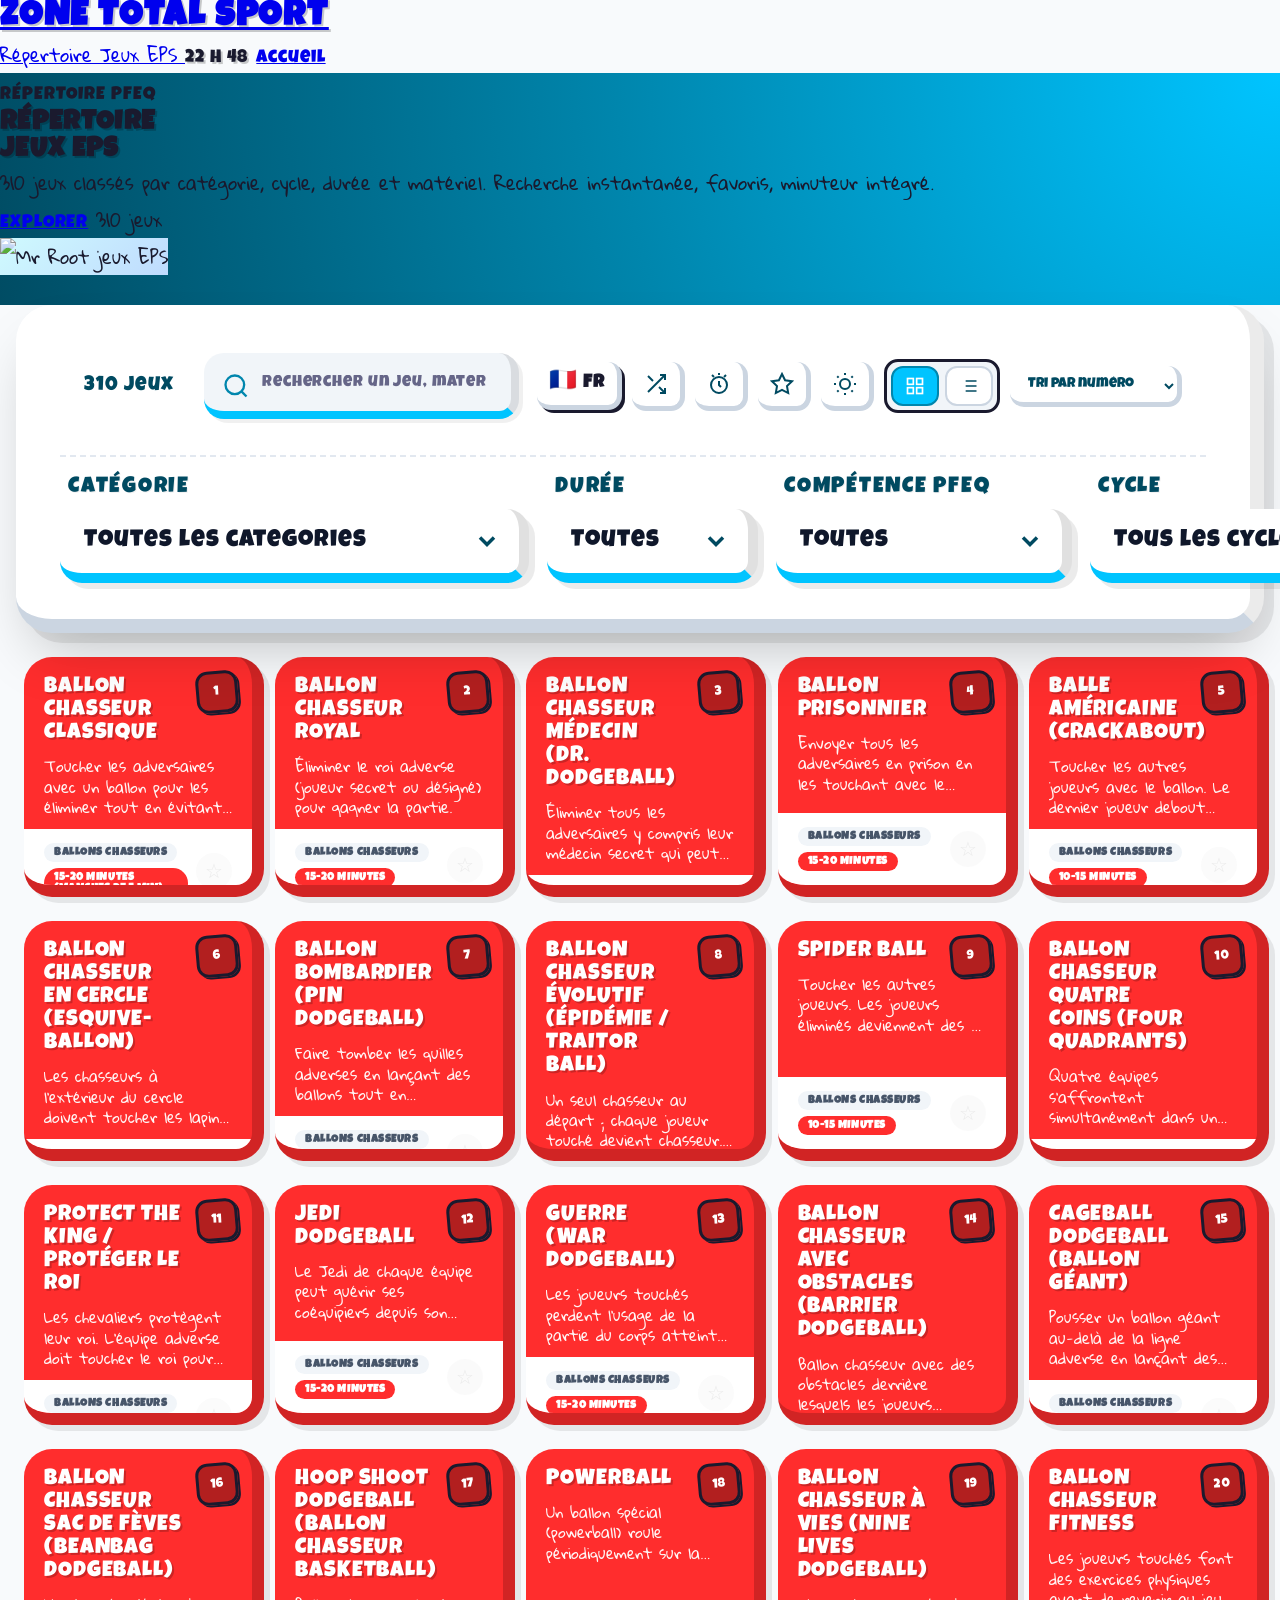
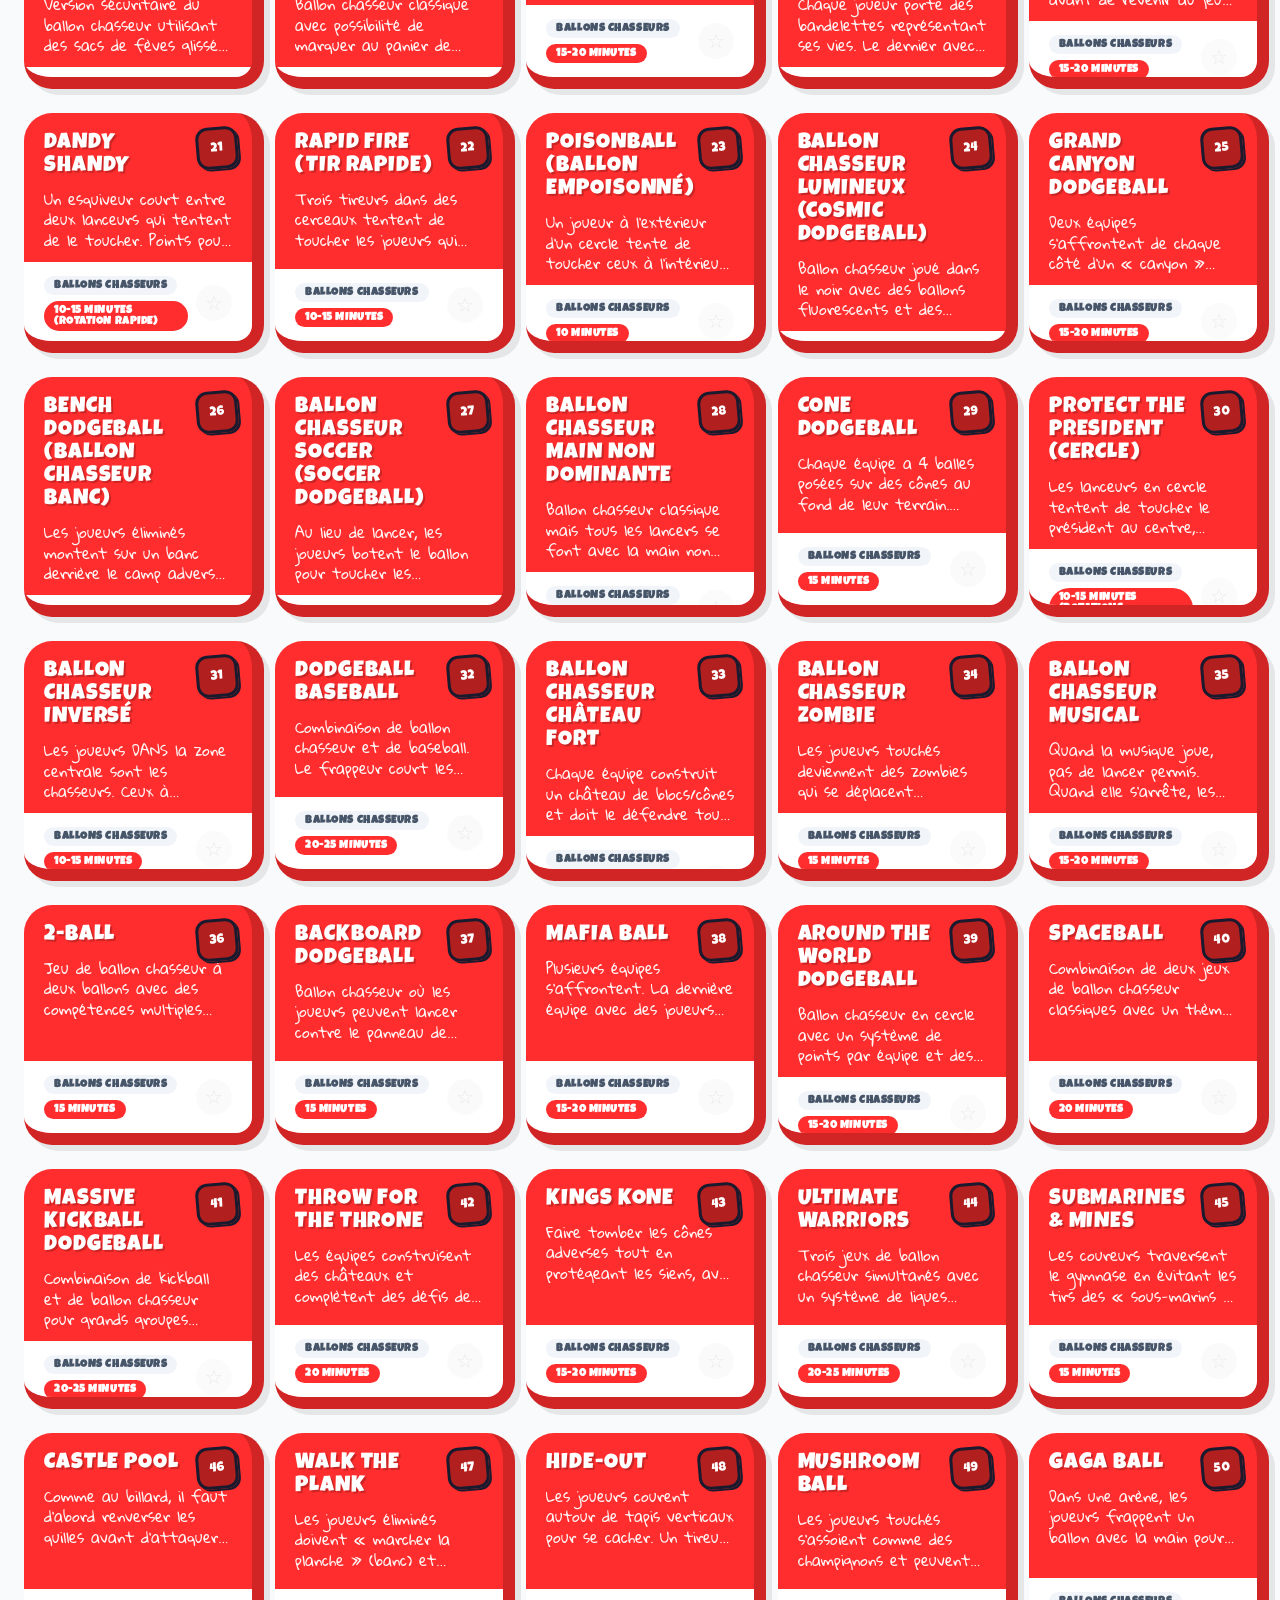
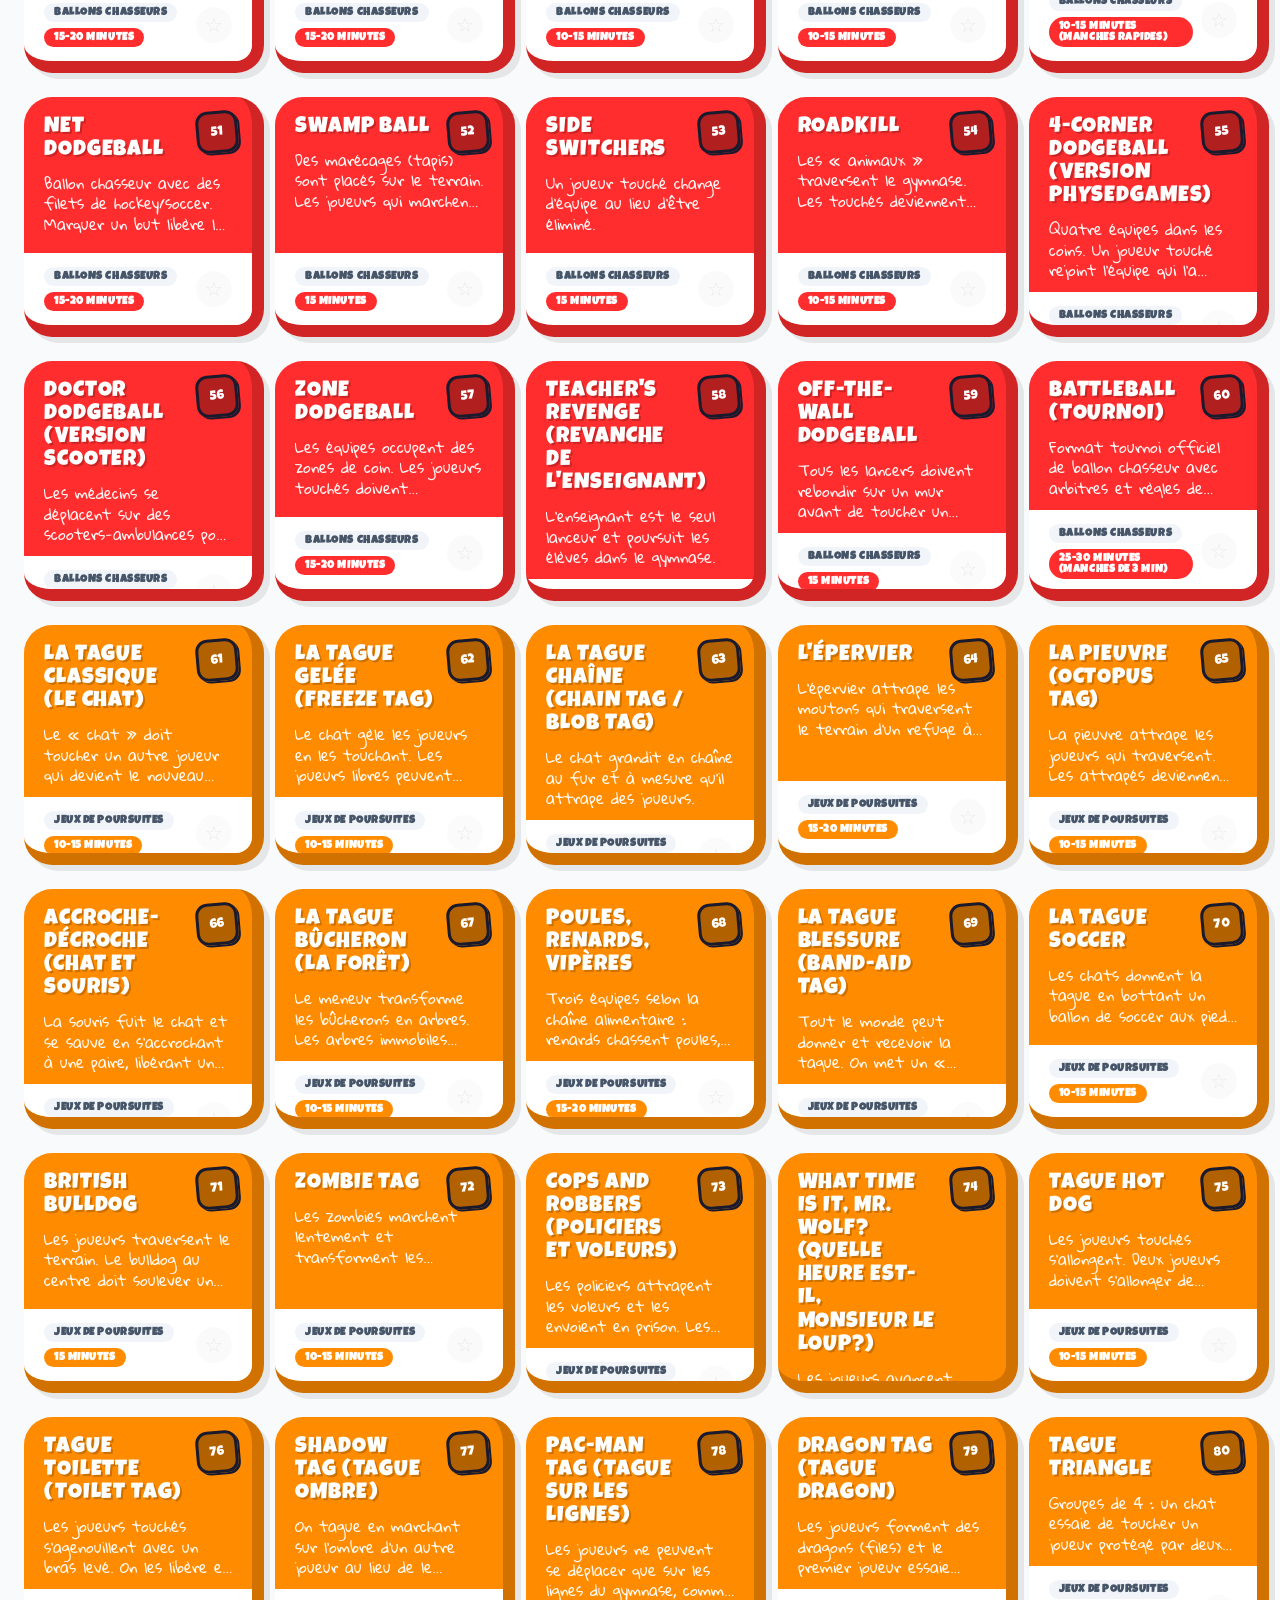
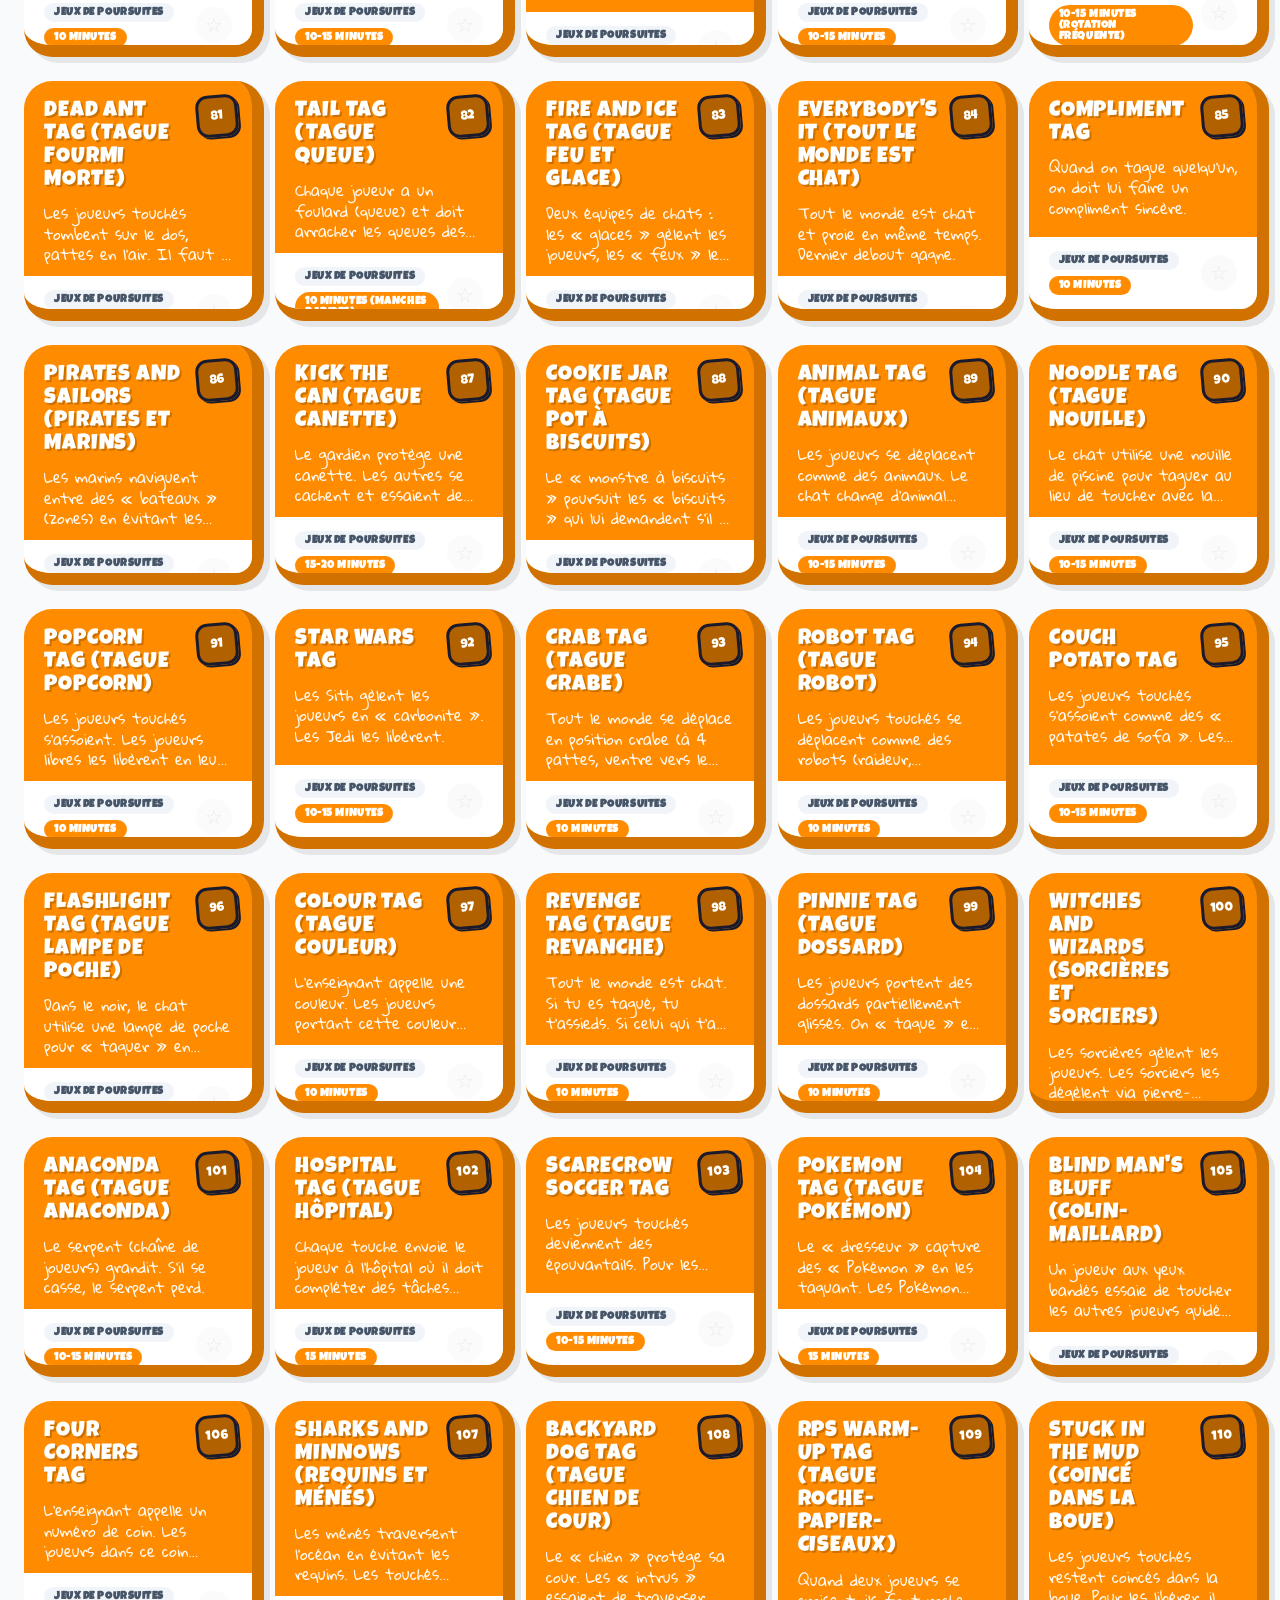
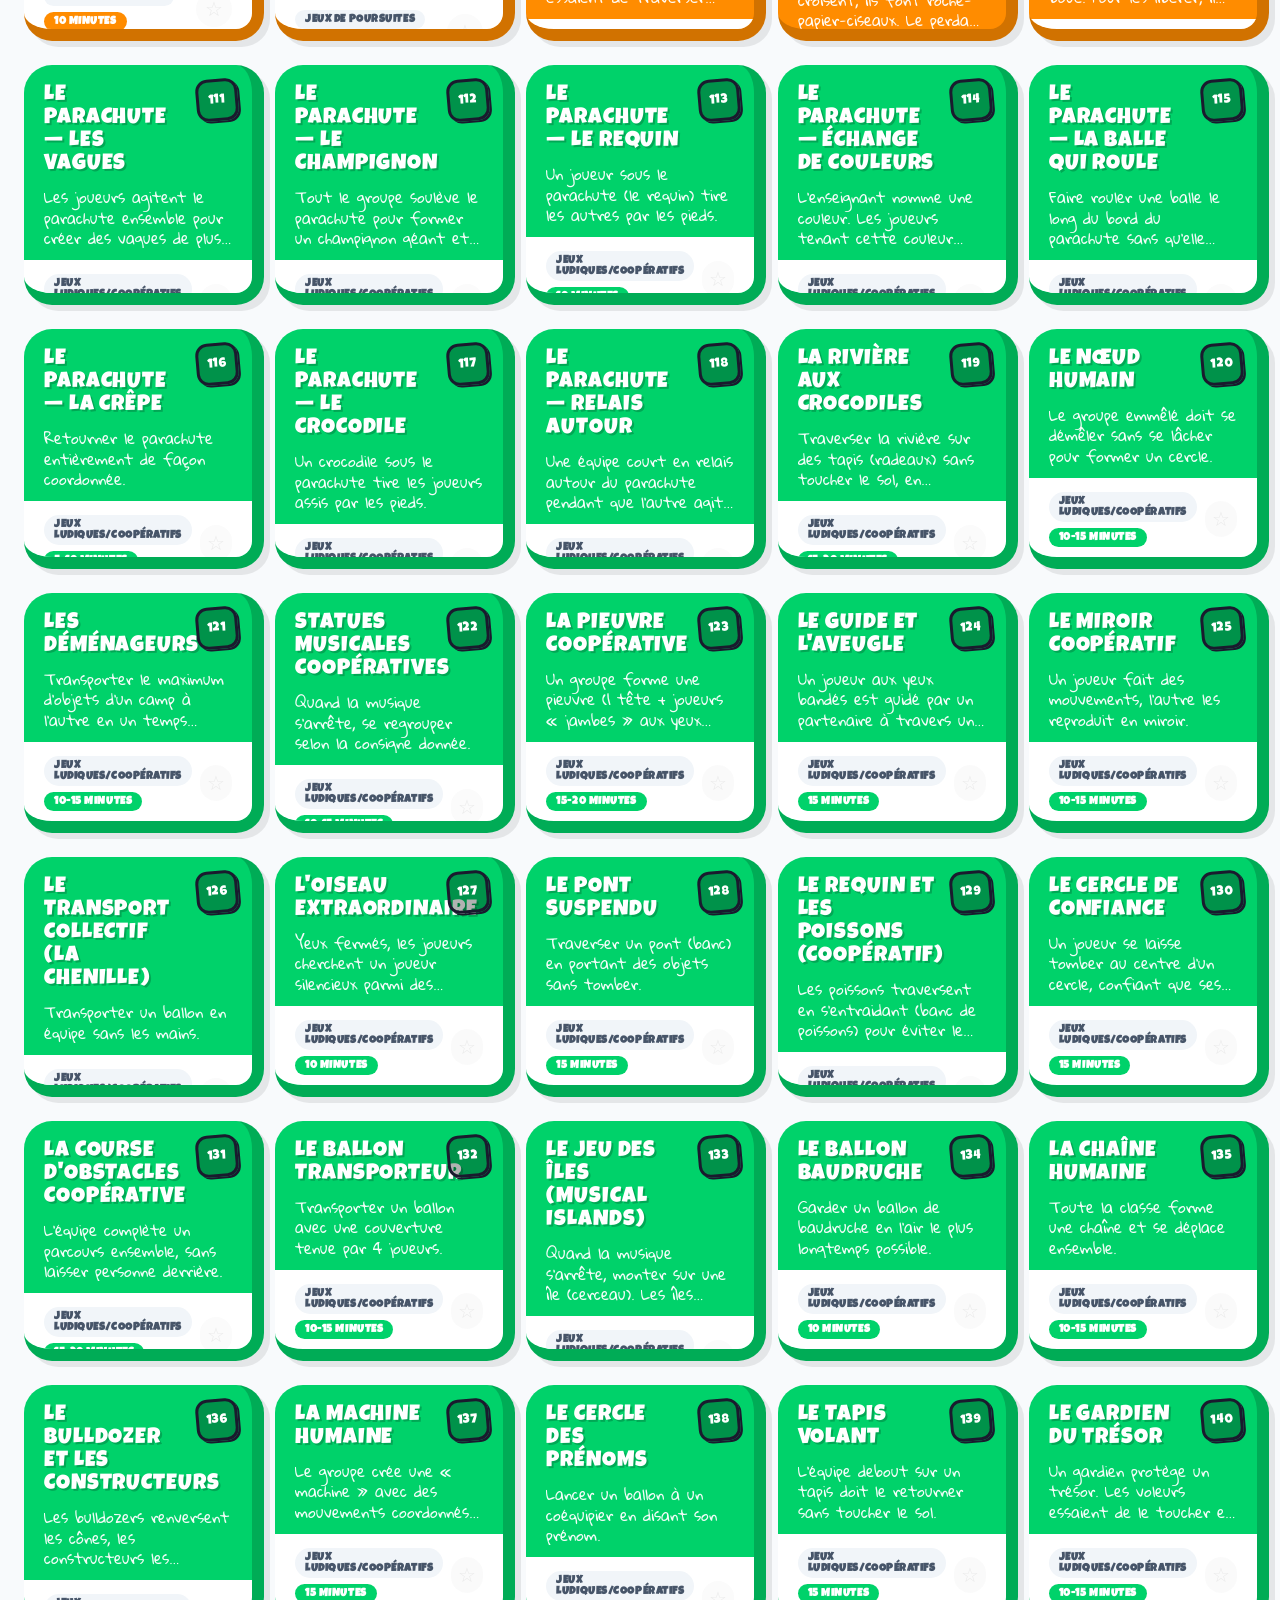
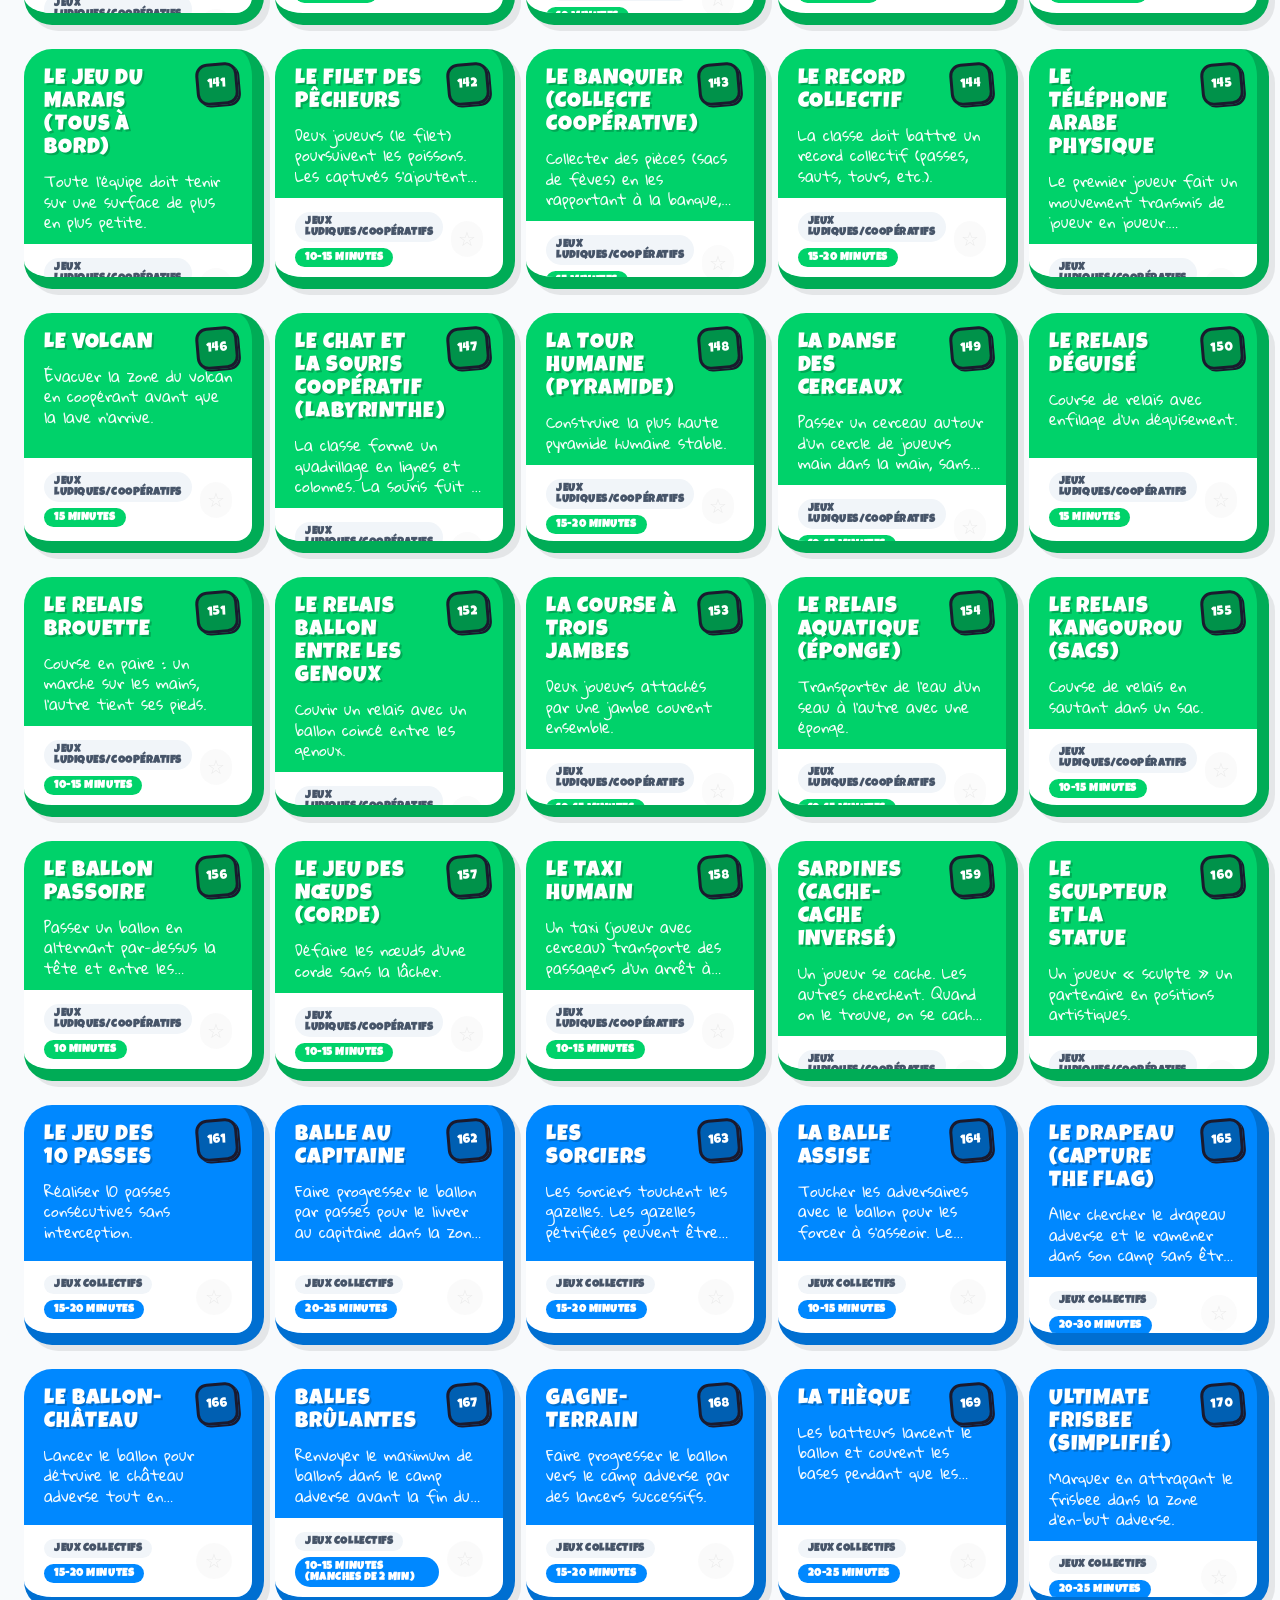
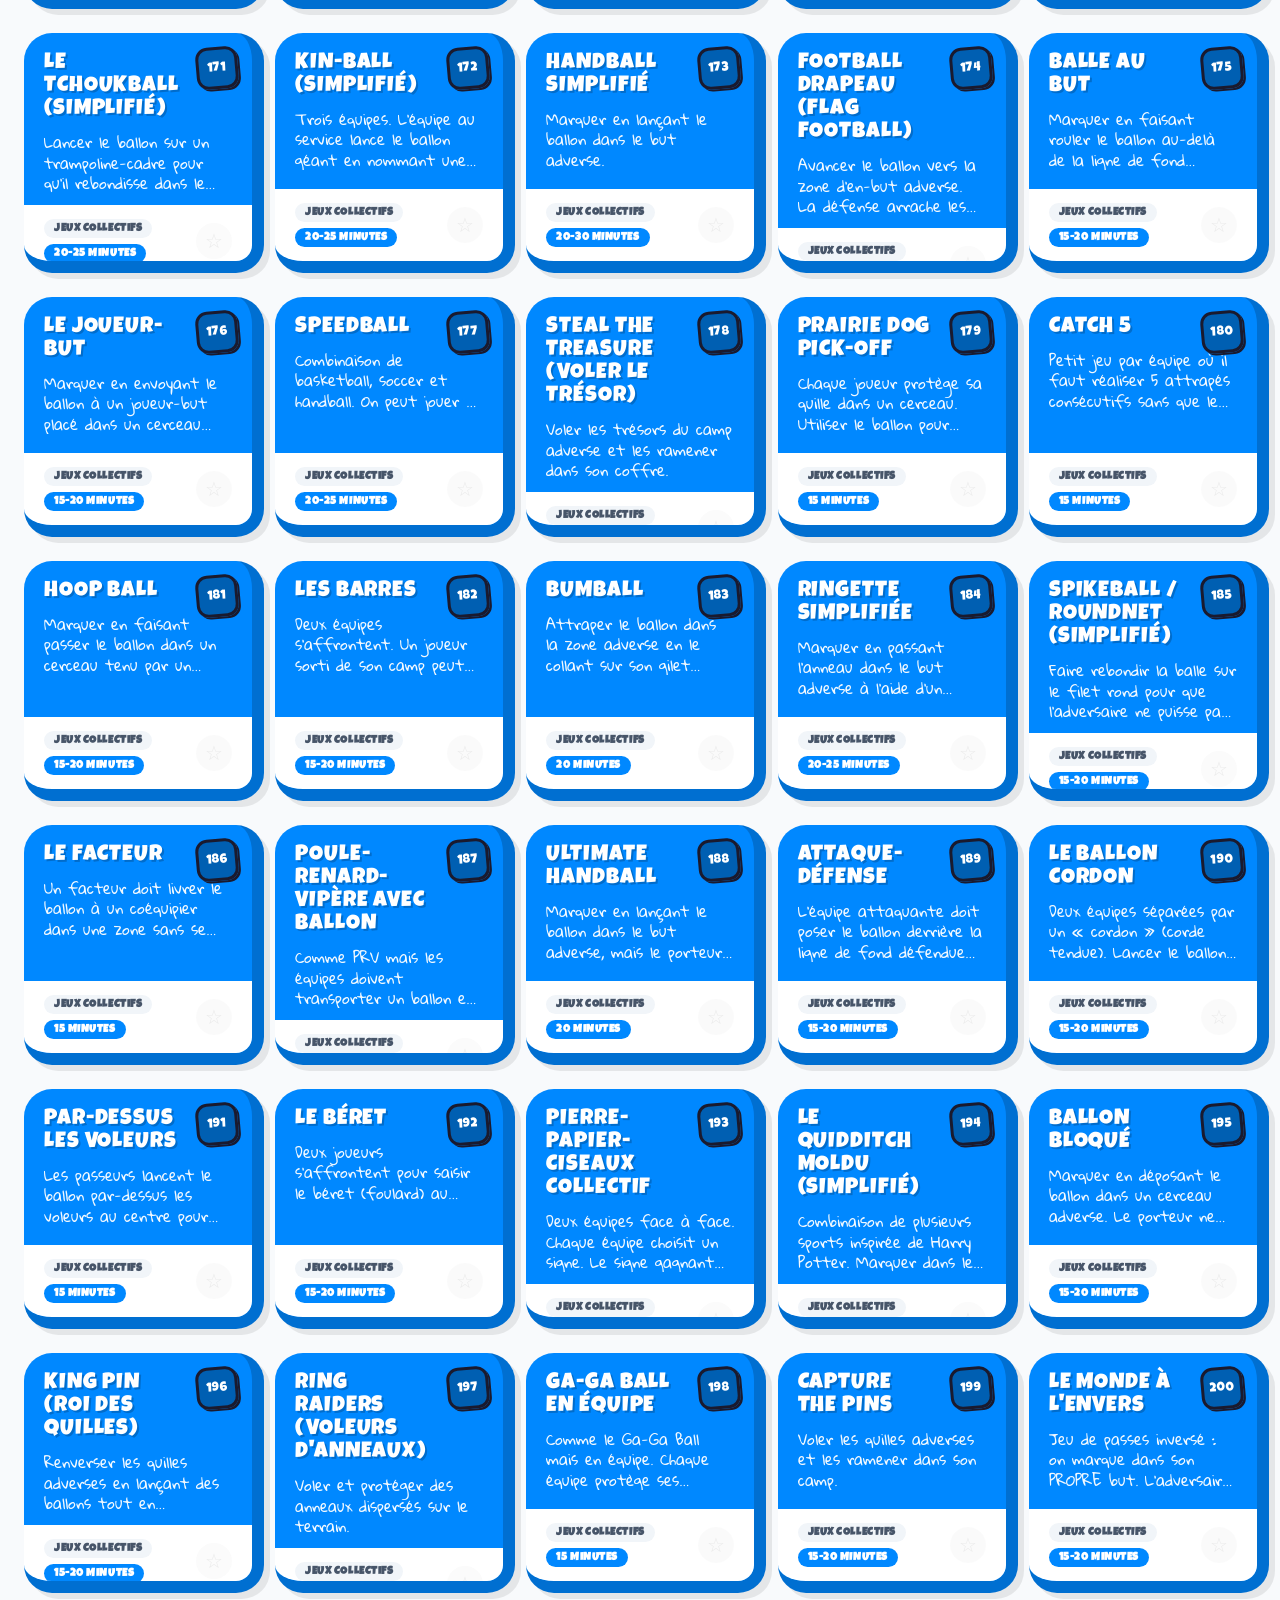
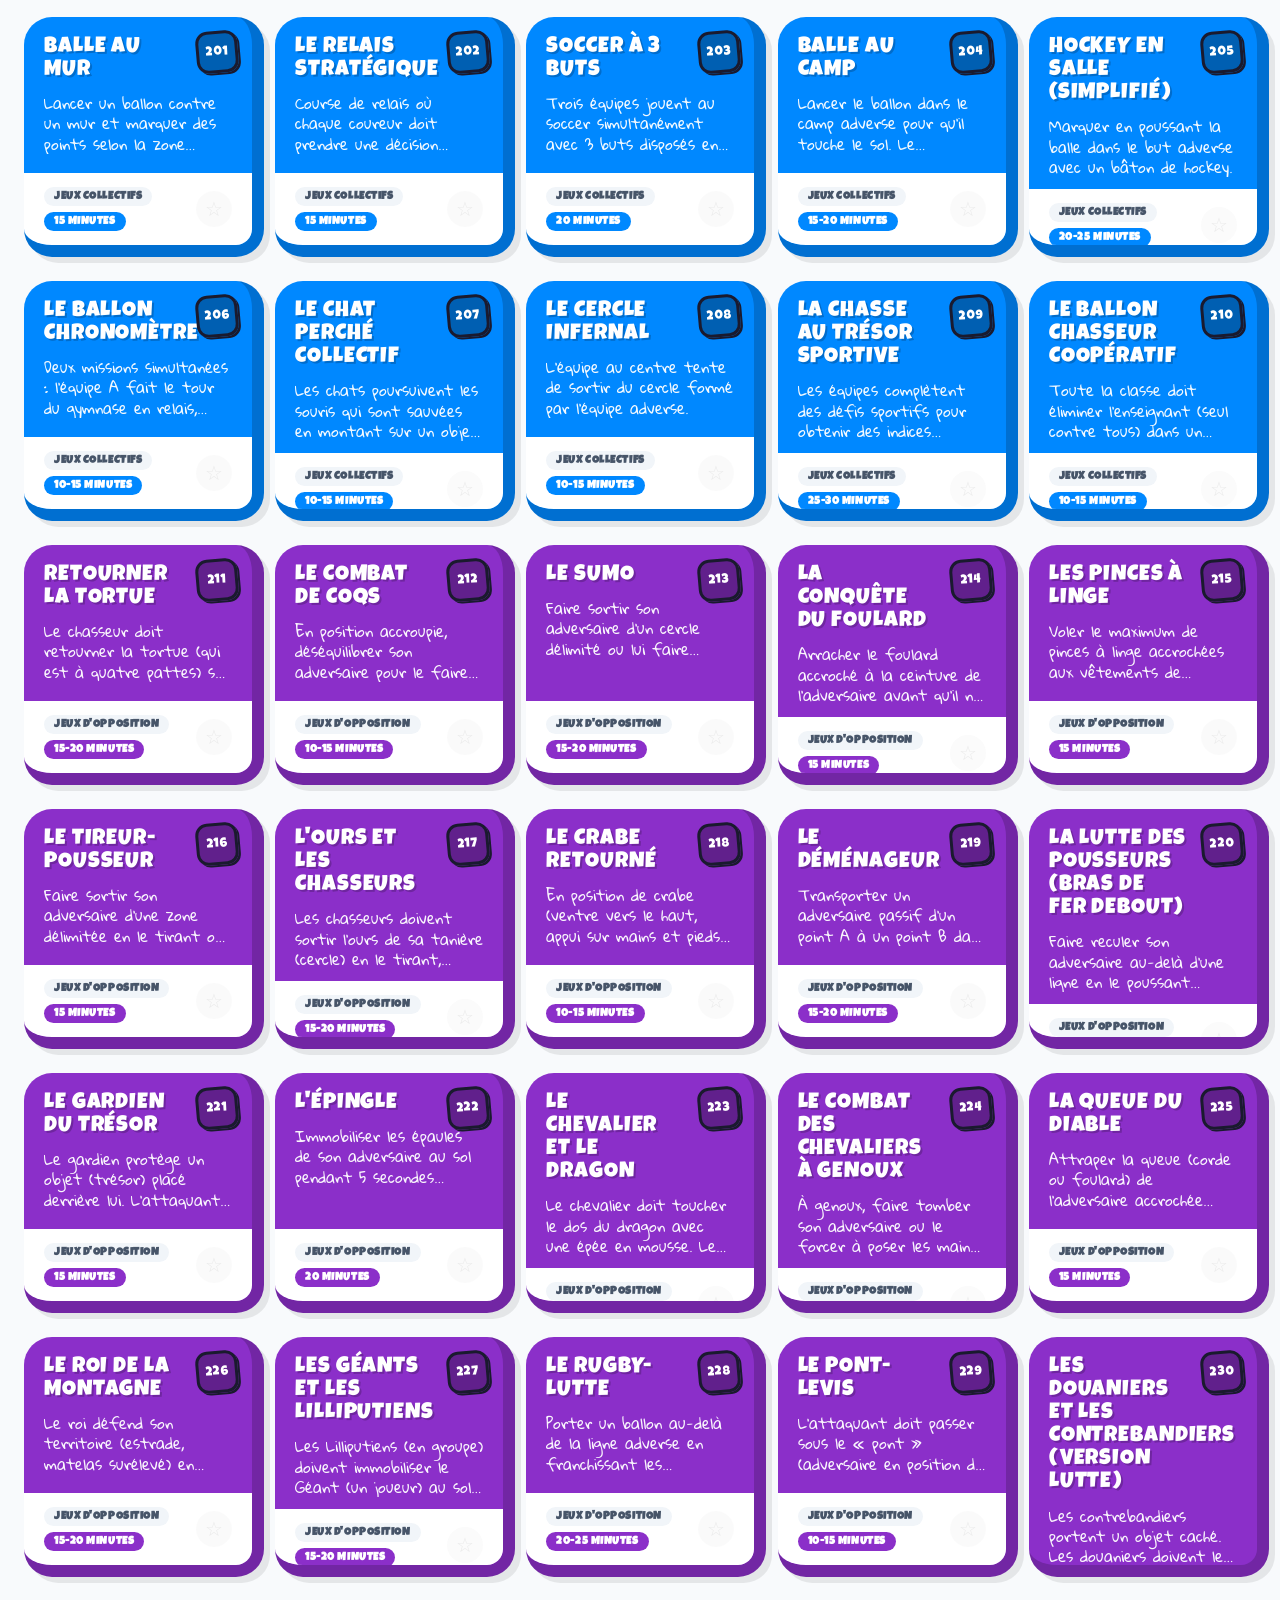
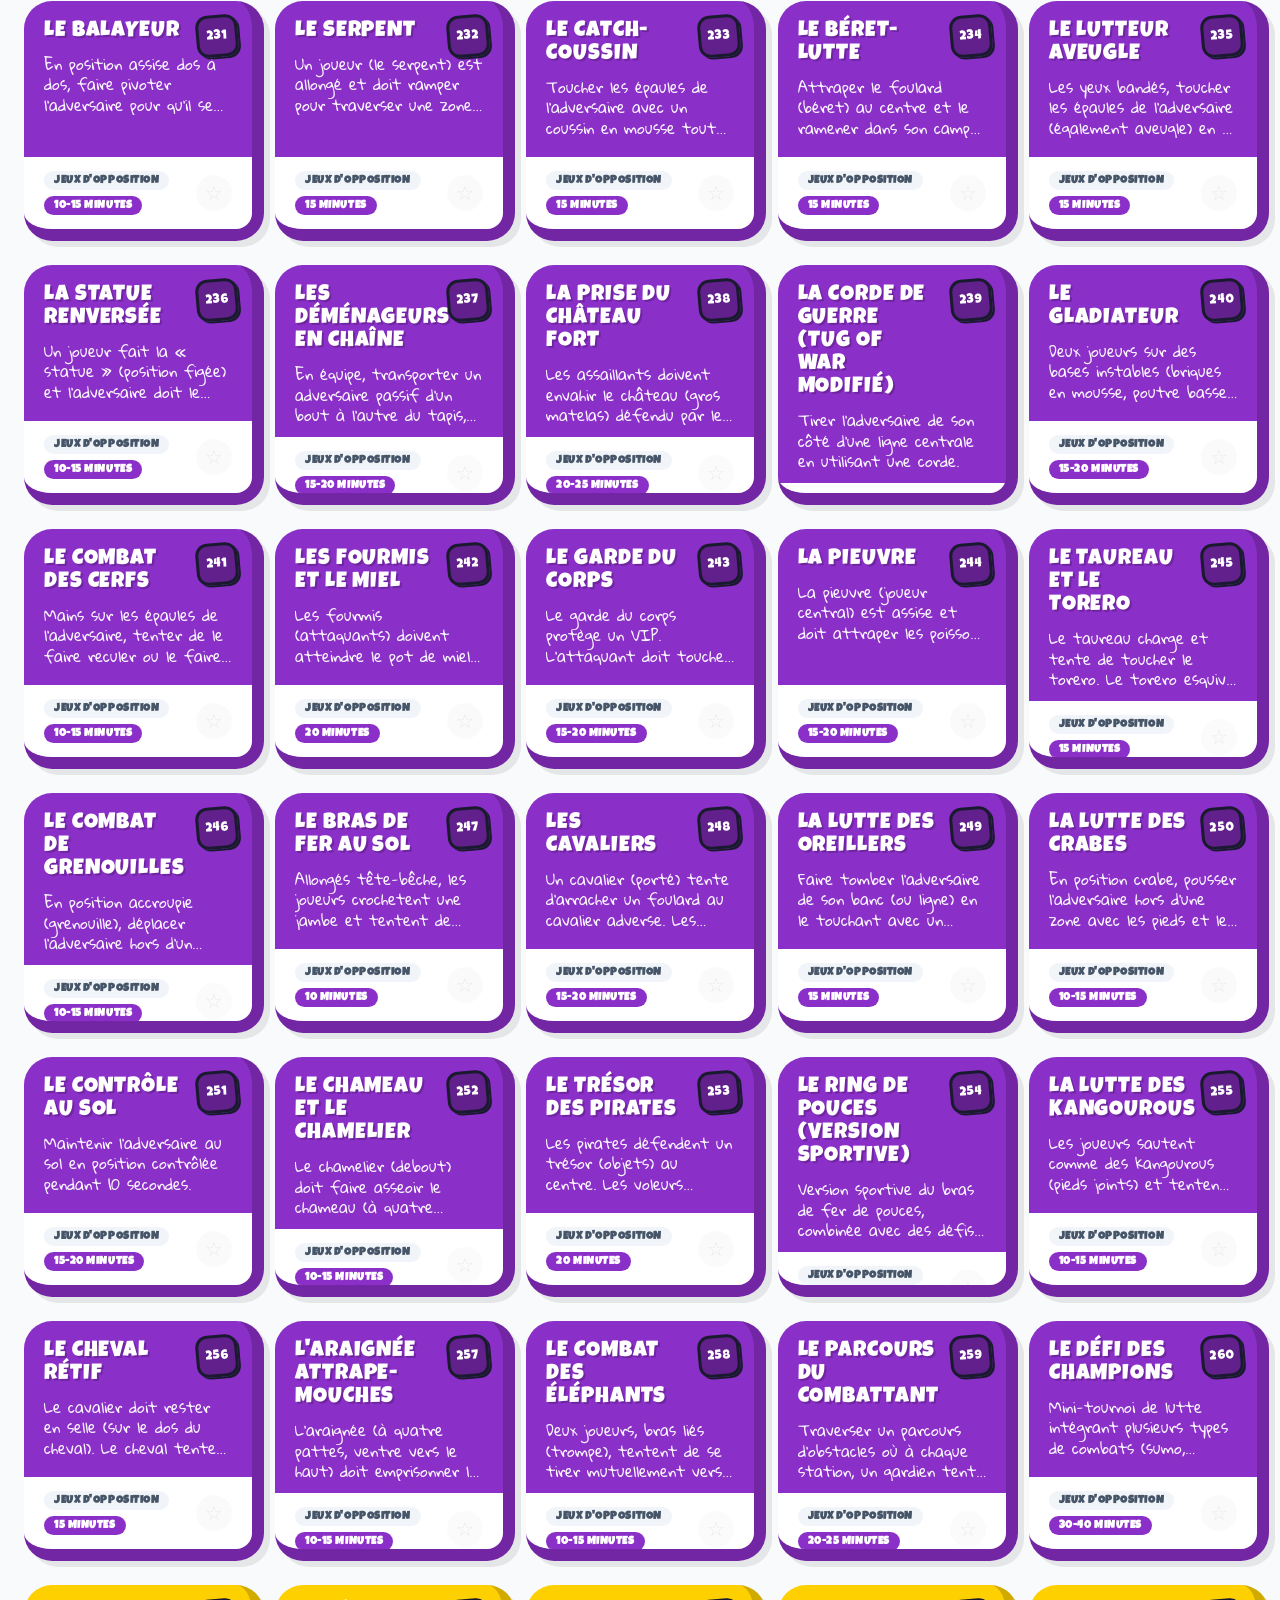
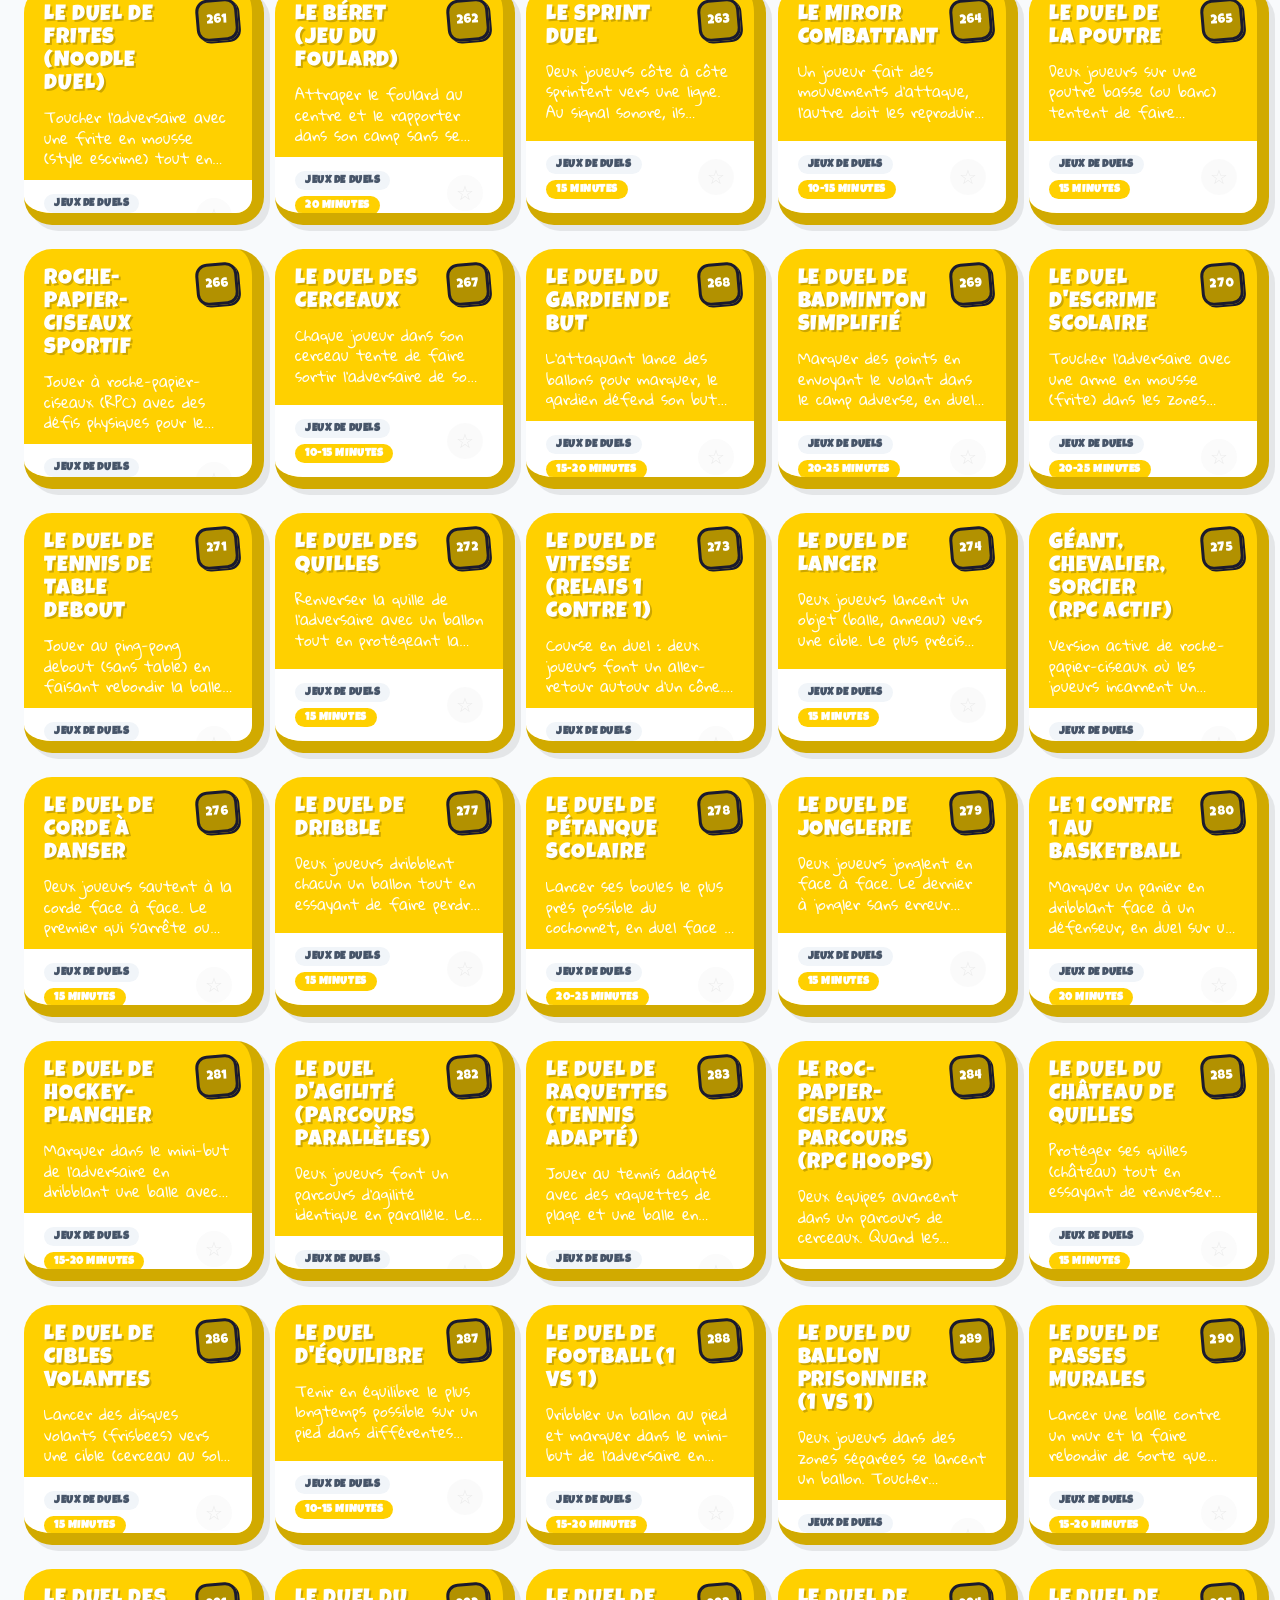
==== commit 4b5f7c6a: "feat: refonte complete TBI-friendly style ZTS - Header ZTS sticky cyan avec horloge centree et bouto" ====
--- a/index.html
+++ b/index.html
@@ -4,13 +4,290 @@
   <meta charset="UTF-8">
   <meta name="viewport" content="width=device-width, initial-scale=1.0">
   <title>Répertoire de Jeux EPS | 310 Jeux - PFEQ</title>
-  <link rel="icon" href="data:image/svg+xml,<svg xmlns='http://www.w3.org/2000/svg' viewBox='0 0 100 100'><text y='.9em' font-size='90'>🏃</text></svg>">
+  <link rel="icon" type="image/png" href="favicon.png">
+  <link rel="apple-touch-icon" href="favicon.png">
   <link rel="preconnect" href="https://fonts.googleapis.com">
   <link rel="preconnect" href="https://fonts.gstatic.com" crossorigin>
-  <link href="https://fonts.googleapis.com/css2?family=Inter:wght@300;400;500;600;700;800&display=swap" rel="stylesheet">
+  <link href="https://fonts.googleapis.com/css2?family=Inter:wght@300;400;500;600;700;800&family=Luckiest+Guy&family=Bangers&family=Gloria+Hallelujah&family=Swanky+and+Moo+Moo&family=The+Girl+Next+Door&family=Love+Ya+Like+A+Sister&family=Kranky&display=swap" rel="stylesheet">
   <link rel="stylesheet" href="styles.css">
+  <script src="https://cdn.tailwindcss.com"></script>
+  <script src="https://unpkg.com/lucide@latest"></script>
+  <script>
+  tailwind.config={theme:{extend:{colors:{ztsBlue:'#00C4FF',ztsYellow:'#FFF000',ztsDarkBlue:'#0086AD',ztsDeep:'#004A61',pink:'#FF2A7A'},fontFamily:{lucky:['"Luckiest Guy"','cursive']}}}}
+  </script>
+  <style>
+    @font-face{font-family:'LuckiestGuyZTS';src:local('Luckiest Guy');unicode-range:U+0020-007F}
+    @font-face{font-family:'LuckiestGuyZTS';src:local('Bangers');unicode-range:U+00A0-024F,U+1E00-1EFF,U+2000-206F;size-adjust:92%}
+    .font-lucky{font-family:'LuckiestGuyZTS','Luckiest Guy','Bangers',cursive;letter-spacing:.05em}
+    .hero-gradient{background:radial-gradient(circle at top right,#00C4FF,#0086AD,#004A61)}
+    @keyframes ztsfloat{0%,100%{transform:translateY(0)}50%{transform:translateY(-12px)}}
+    .animate-float{animation:ztsfloat 3s ease-in-out infinite}
+    .text-outline{text-shadow:2px 2px 0px rgba(0,0,0,.2)}
+    /* Push existing toolbar below new ZTS header */
+    body>header.header{position:sticky;top:64px;z-index:40}
+    @media(min-width:768px){body>header.header{top:76px}}
+
+    /* === Body white + chunky colored game cards (style omnigroupe) === */
+    body{background:#f8fafc!important}
+    .main-layout{background:#f8fafc}
+    .content,.stats-bar{background:transparent!important}
+    /* Sidebar masquée — filtres déplacés en haut */
+    .sidebar,.menu-toggle,.sidebar-overlay{display:none!important}
+    .main-layout{grid-template-columns:1fr!important;display:block!important;margin-top:0!important;min-height:0!important}
+    .content{margin-left:0!important;max-width:100%!important;padding:0!important;flex:none!important}
+    .game-grid{display:grid!important;grid-template-columns:repeat(2,1fr)!important;gap:24px!important;padding:24px!important;max-width:1700px!important;margin:0 auto!important}
+    @media(min-width:640px){.game-grid{grid-template-columns:repeat(3,1fr)!important}}
+    @media(min-width:1024px){.game-grid{grid-template-columns:repeat(4,1fr)!important}}
+    @media(min-width:1280px){.game-grid{grid-template-columns:repeat(5,1fr)!important}}
+    .game-card{aspect-ratio:1/1!important;min-height:0!important}
+    .game-card .card-number{font-size:16px!important;padding:5px 14px!important}
+    .game-card .card-title{font-size:24px!important;line-height:1.05!important;margin:8px 0 12px!important}
+    .game-card .card-but{font-size:16px!important;line-height:1.35!important;-webkit-line-clamp:3!important}
+    .game-card .card-tag{font-size:12px!important;padding:5px 12px!important}
+    .game-card .card-fav{width:42px!important;height:42px!important;font-size:22px!important}
+    .game-card .card-bottom{padding:14px 18px!important}
+    .game-card .card-top{padding:20px 20px 12px!important}
+
+    /* Cacher entièrement l'ancienne toolbar colorée — search + boutons réinjectés dans la stats-bar */
+    body>header.header{display:none!important}
+    /* Stats bar XL avec barre de recherche centrée + boutons à droite */
+    /* Wrapper qui contient stats-bar + filtres dans UNE seule grande carte chunky qui empiète sur le hero */
+    #ztsControlCard{
+      max-width:1700px;width:calc(100% - 32px);
+      margin:-110px auto 0;position:relative;z-index:100;
+      background:#fff;border-radius:36px;
+      border:none;
+      border-bottom:14px solid #cbd5e1;border-right:14px solid rgba(0,0,0,.08);
+      box-shadow:10px 10px 0 rgba(0,0,0,.08), 0 30px 60px -20px rgba(0,0,0,.25);
+      padding:32px 44px 36px;display:flex;flex-direction:column;gap:20px
+    }
+    /* Réduire shadow droite des selects pour rester dans la case */
+    #ztsFilterBar .zts-filter:last-child select{border-right-width:6px!important;box-shadow:3px 6px 0 rgba(0,0,0,.06)!important}
+    /* Hide hero floating badge + image overflow so they don't compete with the control card */
+    body > section.hero-gradient .animate-float{display:none!important}
+    body > section.hero-gradient{padding-bottom:140px!important}
+    @media(max-width:900px){#ztsControlCard{margin:-60px 16px 0;padding:20px;border-radius:28px;border-bottom-width:10px;border-right-width:10px}}
+    .stats-bar{display:flex!important;align-items:center!important;gap:18px!important;padding:0!important;background:transparent!important;border:none!important;box-shadow:none!important;margin:0!important;flex-wrap:wrap!important}
+    .stats-left{flex:0 0 auto!important;display:flex!important;align-items:center!important;gap:12px!important}
+    .stats-right{flex:0 0 auto!important;display:flex!important;align-items:center!important;gap:10px!important;margin-left:auto!important}
+    .results-count{font-size:28px!important;color:#004A61!important;font-family:'Luckiest Guy',cursive!important;letter-spacing:.05em!important;white-space:nowrap!important}
+    /* Barre de recherche injectée — au centre */
+    #ztsSearchHost{flex:1!important;min-width:280px!important;position:relative!important}
+    #ztsSearchHost .search-icon{position:absolute!important;left:18px!important;top:50%!important;transform:translateY(-50%)!important;width:28px!important;height:28px!important;color:#0086AD!important;pointer-events:none!important}
+    #ztsSearchHost .search-input{width:100%!important;font-family:'Luckiest Guy',cursive!important;font-size:22px!important;letter-spacing:.04em!important;background:#f1f5f9!important;color:#0f172a!important;border:none!important;border-bottom:8px solid #00C4FF!important;border-right:8px solid rgba(0,0,0,.1)!important;border-radius:20px!important;padding:18px 24px 18px 58px!important;outline:none!important;box-shadow:4px 4px 0 rgba(0,0,0,.06)!important}
+    #ztsSearchHost .search-input:focus{background:#fff!important;border-bottom-color:#FFFA00!important}
+    #ztsSearchHost .search-clear{position:absolute!important;right:14px!important;top:50%!important;transform:translateY(-50%)!important;background:#FF2A7A!important;color:#fff!important;border:none!important;width:36px!important;height:36px!important;border-radius:999px!important;font-size:22px!important;cursor:pointer!important;display:none!important;align-items:center!important;justify-content:center!important}
+    #ztsSearchHost .search-input:not(:placeholder-shown) ~ .search-clear{display:flex!important}
+    /* Boutons d'actions à droite */
+    .stats-right .header-btn,.stats-right .lang-toggle{background:#fff!important;border:none!important;border-bottom:5px solid #cbd5e1!important;border-right:5px solid #cbd5e1!important;border-radius:14px!important;padding:10px 12px!important;color:#004A61!important;cursor:pointer!important;display:inline-flex!important;align-items:center!important;gap:6px!important;font-family:'Luckiest Guy',cursive!important;font-size:14px!important;transition:transform .15s,background .15s!important}
+    .stats-right .header-btn:hover,.stats-right .lang-toggle:hover{background:#FFFA00!important;transform:translateY(-1px)!important}
+    .stats-right .header-btn svg{width:24px!important;height:24px!important}
+    .stats-right .header-btn .fav-count{background:#FF2A7A!important;color:#fff!important;font-size:11px!important;border-radius:999px!important;padding:2px 7px!important;margin-left:4px!important}
+    .stats-right .view-toggle{display:flex!important;gap:6px!important;background:#f1f5f9!important;padding:4px!important;border-radius:14px!important}
+    .stats-right .view-btn{padding:8px 12px!important;font-size:12px!important}
+    .stats-right .sort-select{font-family:'Luckiest Guy',cursive!important;font-size:14px!important;padding:10px 14px!important;border:none!important;border-bottom:5px solid #cbd5e1!important;border-right:5px solid #cbd5e1!important;border-radius:14px!important;background:#fff!important;color:#004A61!important;cursor:pointer!important}
+
+    /* Filter bar en haut — XL pour TBI */
+    #ztsFilterBar{margin:0;padding:0;display:grid;grid-template-columns:repeat(2,1fr);gap:18px;border-top:2px dashed #e2e8f0;padding-top:20px}
+    @media(min-width:640px){#ztsFilterBar{grid-template-columns:repeat(3,1fr)}}
+    @media(min-width:1024px){#ztsFilterBar{grid-template-columns:repeat(5,1fr)}}
+    .zts-filter{display:flex;flex-direction:column;gap:10px}
+    .zts-filter label{font-family:'Luckiest Guy',cursive;font-size:22px;letter-spacing:.08em;color:#004A61;text-transform:uppercase;padding-left:8px;text-shadow:1px 1px 0 rgba(0,0,0,.06)}
+    .zts-filter select{
+      font-family:'Luckiest Guy',cursive;font-size:24px;letter-spacing:.04em;
+      background:#fff;color:#0f172a;
+      border:none;border-bottom:10px solid #00C4FF;border-right:10px solid rgba(0,0,0,.12);
+      border-radius:22px;padding:20px 24px;cursor:pointer;outline:none;
+      box-shadow:6px 6px 0 rgba(0,0,0,.08);
+      transition:transform .15s,border-color .15s;
+      appearance:none;-webkit-appearance:none;
+      background-image:url("data:image/svg+xml;utf8,<svg xmlns='http://www.w3.org/2000/svg' width='28' height='28' viewBox='0 0 24 24' fill='none' stroke='%23004A61' stroke-width='3'><polyline points='6 9 12 15 18 9'/></svg>");
+      background-repeat:no-repeat;background-position:right 18px center;padding-right:54px
+    }
+    .zts-filter select:hover{transform:translateY(-2px)}
+    .zts-filter select:focus{border-bottom-color:#FFFA00}
+    .game-card{
+      background:var(--cat,#0086AD)!important;color:#fff!important;
+      border-radius:28px!important;overflow:hidden!important;
+      border:none!important;border-bottom:12px solid rgba(0,0,0,0.18)!important;border-right:12px solid rgba(0,0,0,0.18)!important;
+      box-shadow:6px 6px 0 rgba(0,0,0,0.08)!important;
+      transition:transform .2s,box-shadow .2s!important;cursor:pointer!important;
+      display:flex!important;flex-direction:column!important;min-height:240px!important;padding:0!important
+    }
+    .game-card:hover{transform:translateY(-4px)!important;box-shadow:6px 10px 0 rgba(0,0,0,0.12)!important}
+    .game-card .card-category-bar{display:none!important}
+    .game-card .card-top{padding:20px 20px 12px!important;flex:1!important;display:flex!important;flex-direction:column!important;background:transparent!important}
+    .game-card .card-number{align-self:flex-end!important;background:rgba(0,0,0,0.3)!important;color:#fff!important;font-family:'Luckiest Guy',cursive!important;letter-spacing:.05em!important;padding:4px 12px!important;border-radius:12px!important;font-size:13px!important;margin-bottom:12px!important}
+    .game-card .card-title{font-family:'Luckiest Guy','Bangers',cursive!important;letter-spacing:.04em!important;font-size:22px!important;line-height:1.05!important;text-shadow:2px 2px 0 rgba(0,0,0,.2)!important;text-transform:uppercase!important;color:#fff!important;margin:0 0 10px!important}
+    .game-card .card-but{font-family:'Gloria Hallelujah',cursive!important;color:rgba(255,255,255,.95)!important;font-size:15px!important;line-height:1.35!important;-webkit-line-clamp:3!important;display:-webkit-box!important;-webkit-box-orient:vertical!important;overflow:hidden!important}
+    /* Apply Gloria Hallelujah to ALL body text in app */
+    body,.modal,.modal *,.detail-section *,.detail-meta,.fav-list-item,.search-input,.sidebar,.category-btn,.cat-name,.material-tag,.tag,.detail-section li{font-family:'Gloria Hallelujah',cursive}
+    /* Keep Luckiest Guy on titles/buttons */
+    .font-lucky,h1,h2,h3,h4,.detail-title,.detail-section-title,.detail-number,.detail-cat-badge,.detail-fav-btn,.card-title,.card-number,.card-tag,.material-tag,.comp-badge,.results-count,.sort-select,.view-btn,.btn-reset,.search-input::placeholder{font-family:'Luckiest Guy','Bangers',cursive!important}
+    .search-input{font-family:'Gloria Hallelujah',cursive!important;font-size:18px!important}
+    .game-card .card-bottom{background:#fff!important;color:#1e293b!important;padding:14px 20px!important;display:flex!important;align-items:center!important;justify-content:space-between!important;gap:8px!important;border:none!important}
+    .game-card .card-tags{display:flex!important;gap:6px!important;flex-wrap:wrap!important}
+    .game-card .card-tag{font-family:'Luckiest Guy',cursive!important;letter-spacing:.05em!important;font-size:11px!important;padding:4px 10px!important;border-radius:999px!important;background:#f1f5f9!important;color:#475569!important;text-transform:uppercase!important;border:none!important}
+    .game-card .card-tag.duration{background:var(--cat,#0086AD)!important;color:#fff!important}
+    .game-card .card-fav{background:#f1f5f9!important;border:none!important;font-size:20px!important;width:36px!important;height:36px!important;border-radius:999px!important;cursor:pointer!important;color:#FFD000!important;display:flex!important;align-items:center!important;justify-content:center!important}
+    .game-card .card-fav:hover{background:#FFD000!important;color:#fff!important}
+
+    /* List view = same look but full width */
+    .game-grid.list-view{grid-template-columns:1fr!important}
+    .game-grid.list-view .game-card{min-height:auto!important;flex-direction:row!important}
+    .game-grid.list-view .game-card .card-top{padding:16px 20px!important}
+    .game-grid.list-view .game-card .card-bottom{flex-direction:column!important;justify-content:center!important;min-width:160px!important}
+
+    /* Stats bar lighter */
+    .stats-bar{padding:16px 24px!important}
+    .results-count{font-family:'Luckiest Guy',cursive!important;color:#004A61!important;font-size:20px!important;letter-spacing:.05em!important}
+    .sort-select,.view-btn{background:#fff!important;color:#004A61!important;border:2px solid #cbd5e1!important;border-radius:12px!important;font-family:'Luckiest Guy',cursive!important}
+    .view-btn.active{background:#00C4FF!important;color:#fff!important;border-color:#0086AD!important}
+
+    /* === Modal détail XXL pour TBI === */
+    .modal-overlay{padding:16px!important;align-items:flex-start!important}
+    .modal{max-width:1400px!important;width:96vw!important;background:#fff!important;border:none!important;border-bottom:14px solid var(--cat,#0086AD)!important;border-right:14px solid rgba(0,0,0,.1)!important;border-radius:32px!important;box-shadow:0 30px 80px rgba(0,0,0,.4)!important;color:#0f172a!important}
+    .modal-close{width:60px!important;height:60px!important;font-size:28px!important;background:#FF2A7A!important;border:4px solid #fff!important;top:20px!important;right:20px!important}
+    .detail-category-bar{height:18px!important;border-radius:32px 32px 0 0!important}
+    .detail-header{padding:50px 50px 30px!important;background:#fff!important}
+    .detail-meta{gap:18px!important;margin-bottom:18px!important;display:flex!important;flex-wrap:wrap!important;align-items:center!important}
+    .detail-number{font-family:'Luckiest Guy',cursive!important;font-size:36px!important;background:var(--cat,#0086AD)!important;color:#fff!important;padding:8px 22px!important;border-radius:20px!important;text-shadow:2px 2px 0 rgba(0,0,0,.2)!important;box-shadow:4px 4px 0 rgba(0,0,0,.1)!important}
+    .detail-cat-badge{font-family:'Luckiest Guy',cursive!important;font-size:20px!important;padding:10px 22px!important;border-radius:18px!important;letter-spacing:.05em!important}
+    .detail-fav-btn{font-family:'Luckiest Guy',cursive!important;font-size:18px!important;padding:10px 22px!important;border-radius:18px!important;background:#FFD000!important;color:#004A61!important;border:none!important;cursor:pointer!important}
+    .detail-title{font-family:'Luckiest Guy','Bangers',cursive!important;font-size:64px!important;line-height:1!important;letter-spacing:.04em!important;color:#0f172a!important;text-transform:uppercase!important;margin:14px 0 0!important;text-shadow:none!important}
+    .detail-sections{padding:20px 50px 60px!important;background:#fff!important;display:grid!important;grid-template-columns:repeat(3,1fr)!important;gap:24px!important}
+    .detail-section.section-full{grid-column:1 / -1!important}
+    .detail-section.section-third{grid-column:span 1!important}
+    @media(max-width:900px){.detail-sections{grid-template-columns:1fr!important}.detail-section.section-third{grid-column:1 / -1!important}}
+    .detail-print-btn{grid-column:1 / -1!important;justify-self:start!important}
+    .detail-section{background:#f8fafc!important;border-radius:24px!important;padding:28px 32px!important;border-bottom:8px solid var(--cat,#0086AD)!important;border-right:8px solid rgba(0,0,0,.06)!important;color:#1e293b!important}
+    .detail-section-title{font-family:'Luckiest Guy',cursive!important;font-size:28px!important;color:var(--cat,#0086AD)!important;margin-bottom:14px!important;letter-spacing:.05em!important;text-transform:uppercase!important;border-bottom:none!important}
+    .detail-section p,.detail-section li{font-size:21px!important;line-height:1.55!important;color:#334155!important;font-family:'Gloria Hallelujah',cursive!important}
+    .detail-section ol,.detail-section ul{padding-left:24px!important}
+    .detail-section li{margin-bottom:10px!important}
+    .competency-grid{display:grid!important;gap:14px!important}
+    .comp-item{font-size:20px!important;line-height:1.4!important;color:#1e293b!important;padding:10px 0!important}
+    .comp-badge{font-family:'Luckiest Guy',cursive!important;padding:6px 14px!important;border-radius:12px!important;color:#fff!important;font-size:18px!important;margin-right:10px!important}
+    .comp-badge.c1{background:#FF2D2D!important}.comp-badge.c2{background:#0088FF!important}.comp-badge.c3{background:#00D26A!important}.comp-badge.ct{background:#8B2FC9!important}
+    .material-tags,.detail-section .tag-list{display:flex!important;gap:10px!important;flex-wrap:wrap!important}
+    .material-tag{background:#fff!important;color:#004A61!important;border:3px solid var(--cat,#0086AD)!important;padding:8px 18px!important;border-radius:14px!important;font-family:'Luckiest Guy',cursive!important;font-size:18px!important;letter-spacing:.04em!important}
+    .detail-print-btn{
+      width:100%!important;font-size:24px!important;padding:22px!important;border-radius:20px!important;
+      font-family:'Luckiest Guy',cursive!important;letter-spacing:.08em!important;text-transform:uppercase!important;
+      background:#FFFA00!important;color:#004A61!important;border:none!important;
+      border-bottom:10px solid rgba(0,0,0,.15)!important;border-right:10px solid rgba(0,0,0,.15)!important;
+      box-shadow:6px 6px 0 rgba(0,0,0,.08)!important;
+      display:flex!important;align-items:center!important;justify-content:center!important;gap:14px!important;
+      cursor:pointer!important;transition:transform .15s,background .15s!important;margin-top:12px!important
+    }
+    .detail-print-btn svg{width:28px!important;height:28px!important}
+    .detail-print-btn:hover{background:#fff!important;transform:translateY(-2px)!important}
+
+    /* === SIDEBAR style ZTS clair === */
+    .sidebar,.sidebar-content{background:#fff!important;color:#0f172a!important;border-right:none!important}
+    .sidebar{box-shadow:6px 0 20px rgba(0,0,0,.06)!important}
+    .sidebar-section{padding:20px 16px!important;border-bottom:none!important}
+    .sidebar-section + .sidebar-section{border-top:2px dashed #e2e8f0!important}
+    .sidebar-title{font-family:'Luckiest Guy',cursive!important;font-size:22px!important;letter-spacing:.05em!important;color:#004A61!important;text-transform:uppercase!important;margin-bottom:14px!important;border-bottom:none!important;padding:0!important}
+    .category-list,.duration-list,.competence-list,.cycle-list,.material-list{display:flex!important;flex-direction:column!important;gap:10px!important}
+    /* Pills */
+    .category-btn,.duration-btn,.competence-btn,.cycle-btn,.material-filter-btn{
+      background:#f1f5f9!important;color:#1e293b!important;
+      border:none!important;border-bottom:5px solid #cbd5e1!important;border-right:5px solid #cbd5e1!important;
+      border-radius:18px!important;padding:12px 16px!important;
+      display:flex!important;align-items:center!important;gap:10px!important;
+      font-family:'Gloria Hallelujah',cursive!important;font-size:16px!important;
+      cursor:pointer!important;transition:transform .15s,background .15s!important;text-align:left!important
+    }
+    .category-btn:hover,.duration-btn:hover,.competence-btn:hover,.cycle-btn:hover,.material-filter-btn:hover{background:#e2e8f0!important;transform:translateY(-1px)!important}
+    .category-btn .cat-icon{font-size:22px!important;flex-shrink:0!important}
+    .category-btn .cat-name{flex:1!important;font-family:'Gloria Hallelujah',cursive!important;font-size:16px!important;line-height:1.2!important;white-space:normal!important;overflow:visible!important;text-overflow:clip!important}
+    .category-btn .cat-count,.duration-btn .duration-count,.competence-btn .competence-count{background:#fff!important;color:#475569!important;font-family:'Luckiest Guy',cursive!important;font-size:13px!important;padding:3px 10px!important;border-radius:999px!important;border:2px solid #cbd5e1!important;letter-spacing:.05em!important}
+    /* Active state — colored */
+    .category-btn.active,.duration-btn.active,.competence-btn.active,.cycle-btn.active{color:#fff!important;border-bottom-color:rgba(0,0,0,.18)!important;border-right-color:rgba(0,0,0,.18)!important}
+    .category-btn.active .cat-count,.duration-btn.active .duration-count,.competence-btn.active .competence-count{background:rgba(0,0,0,.25)!important;color:#fff!important;border-color:transparent!important}
+    /* Per-category active color */
+    .category-btn.active[data-category="all"]{background:#0086AD!important}
+    .category-btn.active[data-category="ballons-chasseurs"]{background:#FF2D2D!important}
+    .category-btn.active[data-category="poursuites"]{background:#FF8C00!important}
+    .category-btn.active[data-category="ludiques"]{background:#00D26A!important}
+    .category-btn.active[data-category="collectifs"]{background:#0088FF!important}
+    .category-btn.active[data-category="opposition"]{background:#8B2FC9!important}
+    .category-btn.active[data-category="duels"]{background:#FFD000!important;color:#004A61!important}
+    .duration-btn.active,.competence-btn.active,.cycle-btn.active{background:#00C4FF!important}
+  </style>
+  <script>
+  // Set --cat var on modal when opening, based on game category
+  (function(){
+    const CAT_COLORS={'ballons-chasseurs':'#FF2D2D','poursuites':'#FF8C00','ludiques':'#00D26A','collectifs':'#0088FF','opposition':'#8B2FC9','duels':'#FFD000'};
+    const obs=new MutationObserver(()=>{
+      const m=document.querySelector('.modal-overlay.open .modal');
+      if(!m)return;
+      const bar=m.querySelector('.detail-category-bar');
+      if(!bar)return;
+      const cat=Array.from(bar.classList).find(c=>CAT_COLORS[c]);
+      if(cat)m.style.setProperty('--cat',CAT_COLORS[cat]);
+    });
+    document.addEventListener('DOMContentLoaded',()=>{
+      const ov=document.querySelector('.modal-overlay');
+      if(ov)obs.observe(ov,{attributes:true,childList:true,subtree:true});
+    });
+  })();
+  </script>
 </head>
 <body>
+
+<!-- ZTS Header (logo / horloge centrée / bouton Accueil) -->
+<header class="bg-ztsBlue border-b-4 border-ztsDarkBlue sticky top-0 z-50 shadow-lg">
+  <div class="max-w-7xl mx-auto px-4 py-3 grid grid-cols-3 items-center gap-4">
+    <a href="https://zonetotalsport.ca/" class="flex flex-col items-start shrink-0 leading-none justify-self-start no-underline">
+      <h1 class="text-xl md:text-3xl font-lucky text-white text-outline leading-none m-0">
+        ZONE <span class="text-ztsYellow">TOTAL</span> SPORT
+      </h1>
+      <span class="hidden md:inline text-[10px] font-black text-ztsDeep uppercase tracking-[0.2em] leading-none mt-1">Répertoire Jeux EPS</span>
+    </a>
+    <span id="ztsClock" class="font-lucky text-2xl md:text-3xl text-white text-outline tracking-wider px-3 py-1 rounded-xl bg-black/20 justify-self-center">09:41</span>
+    <a href="https://zonetotalsport.ca/" class="font-lucky text-base md:text-2xl uppercase px-4 md:px-6 py-2 md:py-3 rounded-2xl flex items-center gap-2 bg-ztsYellow text-ztsDeep shadow-[4px_4px_0px_0px_rgba(0,0,0,0.15)] hover:bg-white hover:scale-105 transition-all justify-self-end no-underline">
+      <i data-lucide="home" class="w-5 h-5 md:w-6 md:h-6"></i>
+      Accueil
+    </a>
+  </div>
+</header>
+<script>(function(){function t(){var e=document.getElementById('ztsClock');if(!e)return;var d=new Date();e.textContent=String(d.getHours()).padStart(2,'0')+' H '+String(d.getMinutes()).padStart(2,'0');}t();setInterval(t,15000);})();</script>
+
+<!-- Hero XXL -->
+<section class="relative hero-gradient pt-12 md:pt-16 pb-24 md:pb-32 overflow-hidden">
+  <div class="max-w-7xl mx-auto px-4 relative">
+    <div class="flex flex-col lg:flex-row items-center gap-10 lg:gap-12">
+      <div class="lg:w-1/2 text-white z-10 text-center lg:text-left">
+        <span class="inline-block bg-ztsYellow text-ztsDeep font-lucky px-5 py-1.5 rounded-xl text-sm mb-6 -rotate-2 shadow-lg">RÉPERTOIRE PFEQ</span>
+        <h2 class="text-5xl md:text-7xl lg:text-8xl font-lucky mb-6 leading-[1] text-outline m-0">RÉPERTOIRE<br><span class="text-ztsYellow">JEUX EPS</span></h2>
+        <p class="text-cyan-50 text-lg md:text-xl mb-10 leading-relaxed font-medium max-w-xl mx-auto lg:mx-0">310 jeux classés par catégorie, cycle, durée et matériel. Recherche instantanée, favoris, minuteur intégré.</p>
+        <div class="flex flex-wrap justify-center lg:justify-start items-center gap-5">
+          <a href="#gameGrid" class="bg-ztsYellow text-ztsDeep px-10 py-5 rounded-3xl font-lucky text-2xl md:text-3xl hover:bg-white hover:scale-105 transition-all shadow-[8px_8px_0px_0px_rgba(0,0,0,0.15)] uppercase no-underline">EXPLORER</a>
+          <span class="flex items-center gap-2 bg-black/30 px-4 py-2 rounded-xl text-cyan-100 font-bold">
+            <i data-lucide="gamepad-2" class="w-5 h-5"></i> 310 jeux
+          </span>
+        </div>
+      </div>
+      <div class="lg:w-1/2 relative flex justify-center mt-10 lg:mt-0 w-full">
+        <div class="relative z-10 rounded-[3rem] overflow-hidden border-[10px] border-white shadow-2xl rotate-3 hover:rotate-0 transition-transform duration-700 max-w-md lg:max-w-full block">
+          <img src="https://zonetotalsport.ca/bucheron-jeux.png" alt="Mr Root jeux EPS" class="w-full h-[380px] md:h-[500px] object-cover" style="background:linear-gradient(135deg,#cffafe,#bfdbfe)">
+        </div>
+        <div class="absolute -bottom-8 -left-4 md:-bottom-10 md:-left-10 z-20 bg-white p-4 md:p-5 rounded-3xl shadow-2xl flex items-center gap-3 md:gap-4 border-2 border-ztsBlue animate-float">
+          <div class="bg-ztsBlue p-3 rounded-2xl text-white">
+            <i data-lucide="trophy" class="w-7 h-7 md:w-8 md:h-8"></i>
+          </div>
+          <div class="text-left">
+            <p class="font-lucky text-ztsBlue text-lg md:text-xl leading-none">JEUX</p>
+            <p class="text-[11px] font-black text-slate-400 uppercase tracking-tighter">PFEQ &bull; Primaire</p>
+          </div>
+        </div>
+      </div>
+    </div>
+  </div>
+</section>
+<script>setTimeout(function(){lucide&&lucide.createIcons&&lucide.createIcons();},0);</script>
   <!-- HEADER -->
   <header class="header">
     <div class="header-left">
@@ -261,5 +538,73 @@
   <!-- SCRIPTS -->
   <script src="games-data.js"></script>
   <script src="app.js"></script>
+  <script>
+  // Inject ZTS dropdown filter bar at top of content
+  (function(){
+    function inject(){
+      const grid=document.getElementById('gameGrid');
+      if(!grid||document.getElementById('ztsFilterBar'))return;
+      const C=(typeof CATEGORIES!=='undefined')?CATEGORIES:{'ballons-chasseurs':{name:'Ballons chasseurs',icon:'🔴'},'poursuites':{name:'Jeux de poursuites',icon:'🏃'},'ludiques':{name:'Jeux ludiques',icon:'🎮'},'collectifs':{name:'Jeux collectifs',icon:'⚽'},'opposition':{name:"Jeux d'opposition",icon:'🤼'},'duels':{name:'Jeux de duels',icon:'⚔️'}};
+      const cats=Object.entries(C);
+      const bar=document.createElement('div');
+      bar.id='ztsFilterBar';
+      bar.innerHTML=`
+        <div class="zts-filter"><label>Catégorie</label><select id="ztsCat"><option value="all">Toutes les catégories</option>${cats.map(([k,v])=>`<option value="${k}">${v.icon||''} ${v.name||k}</option>`).join('')}</select></div>
+        <div class="zts-filter"><label>Durée</label><select id="ztsDur"><option value="all">Toutes</option><option value="10">≤ 15 min</option><option value="15">15-20 min</option><option value="20">20-30 min</option><option value="30">30+ min</option></select></div>
+        <div class="zts-filter"><label>Compétence PFEQ</label><select id="ztsPfeq"><option value="all">Toutes</option><option value="C1">C1 — Agir</option><option value="C2">C2 — Interagir</option><option value="C3">C3 — Mode de vie</option></select></div>
+        <div class="zts-filter"><label>Cycle</label><select id="ztsCyc"><option value="all">Tous les cycles</option><option value="1">Cycle 1 (6-8 ans)</option><option value="2">Cycle 2 (8-10 ans)</option><option value="3">Cycle 3 (10-12 ans)</option></select></div>
+        <div class="zts-filter"><label>Matériel</label><select id="ztsMat"><option value="all">Tout</option><option value="ballon">Ballon</option><option value="frite">Frite</option><option value="cône">Cônes</option><option value="foulard">Foulard</option><option value="tapis">Tapis</option><option value="cerceau">Cerceaux</option><option value="dossard">Dossards</option><option value="corde">Corde</option><option value="raquette">Raquette</option></select></div>
+      `;
+      grid.parentNode.insertBefore(bar,grid);
+
+      function setAndApply(key,val){if(typeof state==='undefined')return;state[key]=val;if(typeof applyFilters==='function')applyFilters();}
+      document.getElementById('ztsCat').addEventListener('change',e=>setAndApply('activeCategory',e.target.value));
+      document.getElementById('ztsDur').addEventListener('change',e=>setAndApply('activeDuration',e.target.value));
+      document.getElementById('ztsPfeq').addEventListener('change',e=>setAndApply('activePfeq',e.target.value));
+      document.getElementById('ztsCyc').addEventListener('change',e=>setAndApply('activeCycle',e.target.value));
+      document.getElementById('ztsMat').addEventListener('change',e=>setAndApply('activeMaterial',e.target.value));
+    }
+    if(document.readyState==='loading')document.addEventListener('DOMContentLoaded',()=>setTimeout(inject,150));
+    else setTimeout(inject,150);
+  })();
+  // Wrap stats-bar + filter-bar into ONE control card straddling the hero
+  (function(){
+    function wrap(){
+      const stats=document.querySelector('.stats-bar');
+      const filt=document.getElementById('ztsFilterBar');
+      if(!stats||!filt||document.getElementById('ztsControlCard'))return;
+      const card=document.createElement('div');card.id='ztsControlCard';
+      stats.parentNode.insertBefore(card,stats);
+      card.appendChild(stats);card.appendChild(filt);
+    }
+    if(document.readyState==='loading')document.addEventListener('DOMContentLoaded',()=>setTimeout(wrap,250));
+    else setTimeout(wrap,250);
+  })();
+  // Relocate search + action buttons from hidden header into stats-bar
+  (function(){
+    function move(){
+      const statsLeft=document.querySelector('.stats-bar .stats-left');
+      const statsRight=document.querySelector('.stats-bar .stats-right');
+      const searchSrc=document.querySelector('body>header.header .search-container');
+      const lang=document.getElementById('langToggle');
+      const rand=document.getElementById('randomBtn');
+      const tim=document.getElementById('timerBtn');
+      const fav=document.getElementById('favoritesBtn');
+      const theme=document.getElementById('themeToggle');
+      if(!statsLeft||!statsRight)return;
+      // Insert search after stats-left
+      if(searchSrc&&!document.getElementById('ztsSearchHost')){
+        const host=document.createElement('div');host.id='ztsSearchHost';
+        searchSrc.querySelectorAll(':scope > *').forEach(c=>host.appendChild(c));
+        statsLeft.after(host);
+      }
+      // Move action buttons to right (before view-toggle)
+      const firstViewBtn=statsRight.querySelector('.view-toggle')||statsRight.firstChild;
+      [lang,rand,tim,fav,theme].forEach(b=>{if(b&&firstViewBtn)statsRight.insertBefore(b,firstViewBtn);});
+    }
+    if(document.readyState==='loading')document.addEventListener('DOMContentLoaded',()=>setTimeout(move,200));
+    else setTimeout(move,200);
+  })();
+  </script>
 </body>
 </html>
